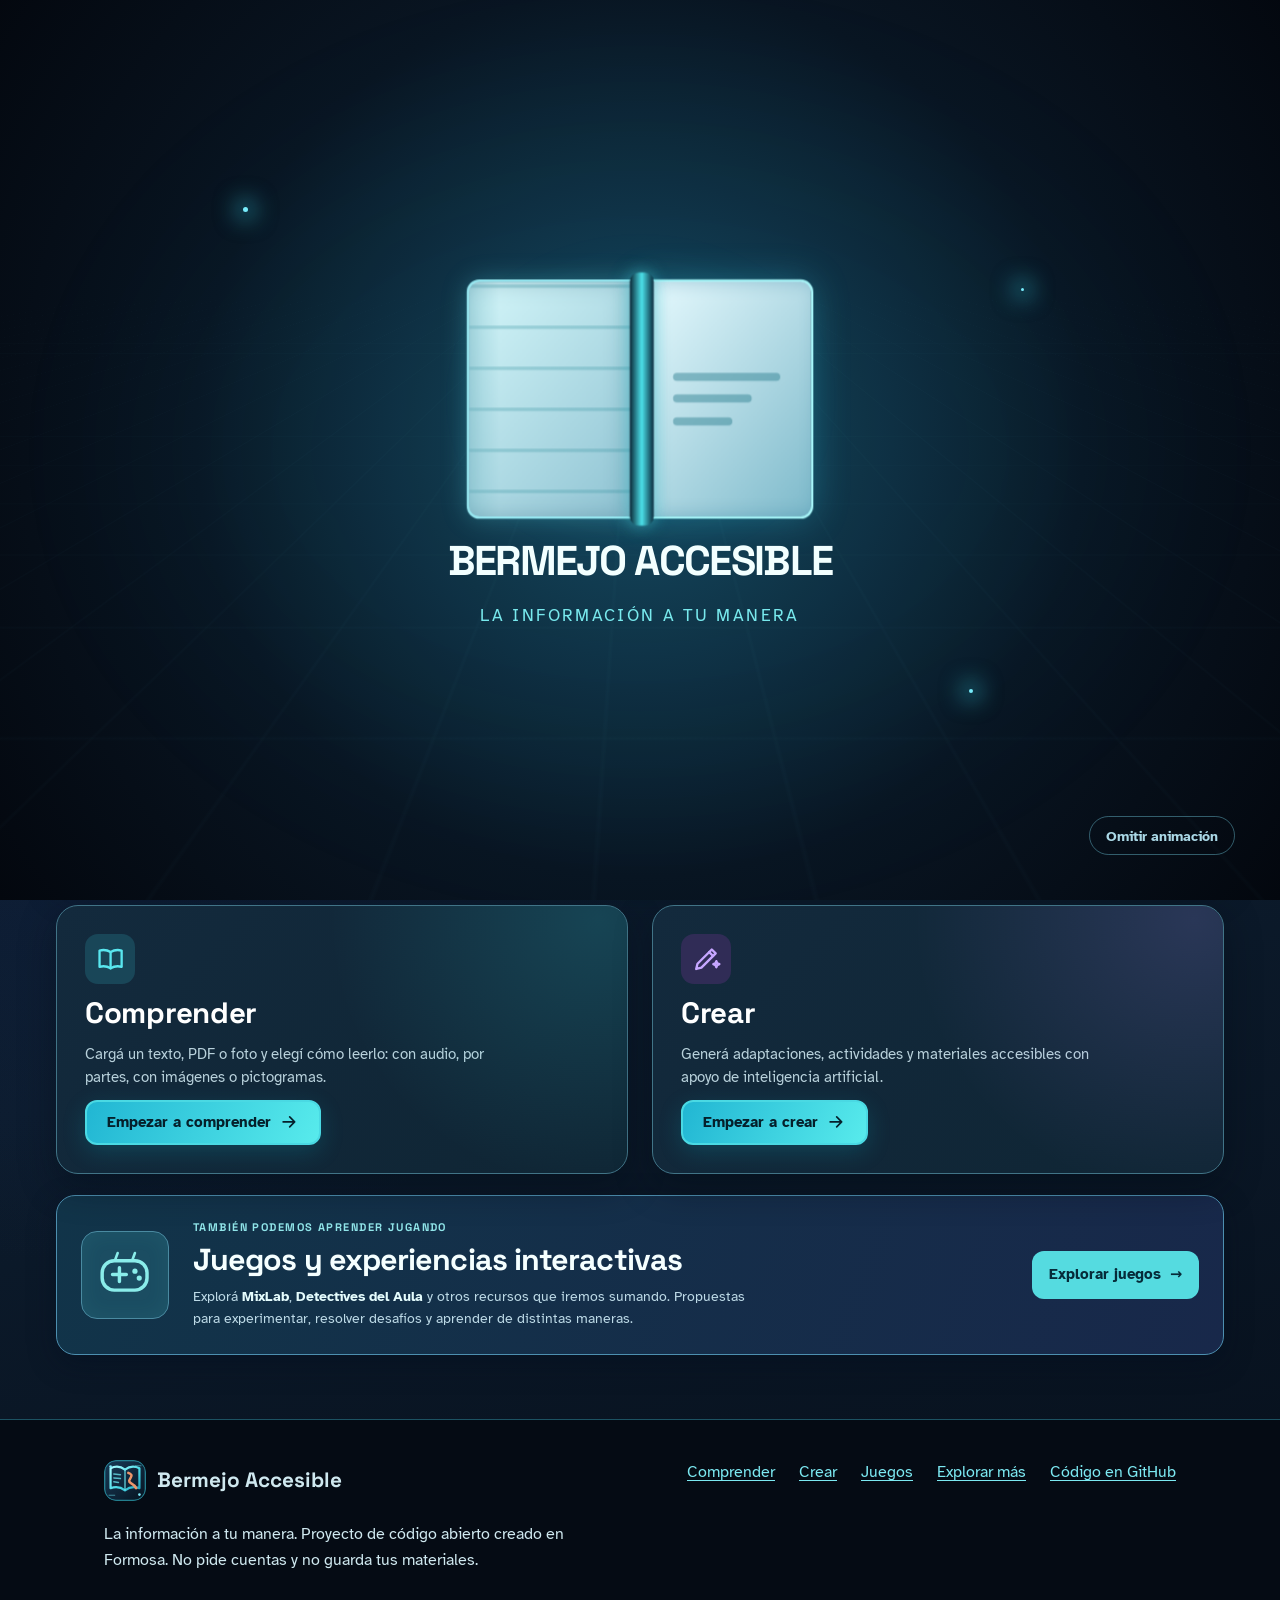
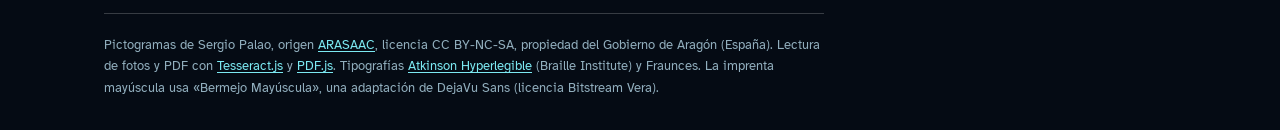
==== index.html @ 76998e5e "Corregir letra inicial en Bermejo: texto habitual, mayúscula optativa y migrar preferencias anterior" ====
<!doctype html>
<html lang="es-AR">
<head>
  <meta charset="utf-8">
  <meta name="viewport" content="width=device-width, initial-scale=1">
  <title>Bermejo Accesible · La información a tu manera</title>
  <meta name="description" content="Leé, comprendé y adaptá información con herramientas accesibles e inteligencia artificial. Plataforma educativa desde Formosa.">
  <meta name="theme-color" content="#08131f">
  <link rel="preconnect" href="https://fonts.googleapis.com">
  <link rel="preconnect" href="https://fonts.gstatic.com" crossorigin>
  <link rel="stylesheet" href="https://fonts.googleapis.com/css2?family=Atkinson+Hyperlegible:ital,wght@0,400;0,700;1,400&amp;family=Space+Grotesk:wght@400;500;600;700&amp;display=swap">
  <link rel="icon" href="icono.svg" type="image/svg+xml">
  <link rel="stylesheet" href="css/bermejo.css?v=claria-20261117">
  <script>
    // Evita el parpadeo de la portada antes de animar el libro.
    try {
      if ((new URLSearchParams(location.search).get('intro') === '1' || !sessionStorage.getItem('bermejo-entrada-tech-v1')) &&
          !window.matchMedia('(prefers-reduced-motion: reduce)').matches) {
        document.documentElement.classList.add('con-entrada');
      }
    } catch (e) { /* Continúa sin animación si el navegador bloquea almacenamiento. */ }
  </script>
  <script src="js/navegacion.js" defer></script>
  <script src="js/preferencias.js?v=20261117-2"></script>
  <script src="js/asistente-global.js" defer></script>
  <link rel="stylesheet" href="css/claria.css?v=4">
  <link rel="stylesheet" href="css/juegos.css?v=2">
</head>
<body class="pagina-inicio">
  <div class="entrada" id="entrada" role="region" aria-label="Presentación animada de Bermejo Accesible">
    <div class="entrada__particulas" aria-hidden="true"><span></span><span></span><span></span></div>
    <div class="entrada__libro" aria-hidden="true">
      <div class="entrada__resplandor"></div>
      <div class="entrada__pagina"><i></i><i></i><i></i></div>
      <div class="entrada__hoja entrada__hoja--2"></div>
      <div class="entrada__hoja entrada__hoja--1"></div>
      <div class="entrada__tapa"><img src="img/logo-bermejo.svg?v=tech-20261116" alt="" width="64" height="64"></div>
      <div class="entrada__lomo"></div>
    </div>
    <div class="entrada__mensaje">
      <p class="entrada__nombre">BERMEJO ACCESIBLE</p>
      <p class="entrada__lema">La información a tu manera</p>
    </div>
    <button type="button" class="entrada__saltar" id="entrada-saltar">Omitir animación</button>
  </div>
  <a class="saltar" href="#contenido">Ir al contenido</a>
  <header class="cabecera">
    <div class="cabecera__fila">
      <a class="marca" href="index.html">
        <img class="marca__logo" src="img/logo-bermejo.svg?v=tech-20261116" alt="" width="64" height="64">
        <span class="marca__nombre">Bermejo <span>Accesible</span></span>
      </a>
      <nav class="menu" id="menu-principal" aria-label="Principal">
        <ul>
          <li><a href="claria.html">CLARIA</a></li>
          <li><a href="index.html" aria-current="page">Inicio</a></li>
          <li><a href="comprender.html">Comprender</a></li>
          <li><a href="crear.html">Crear</a></li>
          <li><a href="juegos.html">Juegos</a></li>
          <li><a href="explorar.html">Explorar más</a></li>
        </ul>
      </nav>
      <div class="cabecera__acciones">
        <button class="boton boton-icono menu-abrir" type="button" aria-controls="menu-principal" aria-expanded="false"><svg viewBox="0 0 24 24" aria-hidden="true" focusable="false"><path d="M4 7h16M4 12h16M4 17h16"/></svg><span>Menú</span></button>
        <details class="ajustes" id="ajustes">
          <summary class="boton-icono"><svg viewBox="0 0 24 24" aria-hidden="true" focusable="false"><circle cx="12" cy="12" r="9"/><circle cx="12" cy="7.6" r="1.3"/><path d="M7.5 10.4 12 11.4l4.5-1M12 11.4v3.6l-2.5 4M12 15l2.5 4"/></svg><span class="ajustes__texto">Accesibilidad</span></summary>
          <div class="ajustes__fila">
            <p class="ajustes__titulo" id="ajustes-titulo">Accesibilidad</p>
            <div class="ajustes__grupo" role="group" aria-labelledby="tam-etiqueta">
              <span class="ajustes__etiqueta" id="tam-etiqueta">Tamaño del texto</span>
              <button type="button" class="boton" data-ajuste="achicar">Más chico</button>
              <span class="ajustes__valor" id="tam-valor">100 %</span>
              <button type="button" class="boton" data-ajuste="agrandar">Más grande</button>
            </div>
            <div class="ajustes__grupo" role="group" aria-labelledby="letra-etiqueta">
              <span class="ajustes__etiqueta" id="letra-etiqueta">Letra</span>
              <button type="button" class="boton boton--letra-habitual" data-letra-opcion="habitual" aria-pressed="true">Texto habitual</button>
              <button type="button" class="boton boton--letra-mayuscula" data-letra-opcion="mayuscula" aria-pressed="false">Imprenta mayúscula</button>
            </div>
            <div class="ajustes__grupo" role="group" aria-labelledby="con-etiqueta">
              <span class="ajustes__etiqueta" id="con-etiqueta">Contraste</span>
              <button type="button" class="boton" data-contraste-opcion="normal" aria-pressed="true">Normal</button>
              <button type="button" class="boton" data-contraste-opcion="alto" aria-pressed="false">Alto</button>
            </div>
            <div class="ajustes__grupo">
              <button type="button" class="boton" data-abrir-ayuda><svg viewBox="0 0 24 24" aria-hidden="true" focusable="false"><circle cx="12" cy="12" r="9"/><path d="M9.5 9a2.5 2.5 0 1 1 4.3 1.7c-1.2 1-1.8 1.5-1.8 2.7"/><path d="M12 17h.01"/></svg>Ayuda por voz y guía</button>
              <button type="button" class="boton" data-ajuste="restablecer">Restablecer</button>
            </div>
            <p class="visualmente-oculto" id="ajustes-anuncio" role="status" aria-live="polite"></p>
          </div>
        </details>
      </div>
    </div>
  </header>
  <main id="contenido" tabindex="-1" class="portada">
    <div class="contenedor">
      <section class="hero" aria-labelledby="titulo-portada">
        <div class="hero__texto">
          <p class="hero__marca">Educación · Tecnología · Inclusión</p>
          <h1 id="titulo-portada">La información <em>a tu manera.</em></h1>
          <p class="intro">Leé, aprendé y prepará clases con herramientas accesibles. CLARIA te acompaña para encontrar por dónde empezar.</p>
          <p class="hero__sub">Elegí tu camino o conversá con CLARIA</p>
          <a class="repetir-entrada" href="index.html?intro=1">↻ Ver nuevamente la apertura del libro</a>
        </div>
        <div class="hero__visual">
          <div class="libro" id="libro" data-estado="abierto" data-vista="grande">
            <div class="libro__caja" aria-hidden="true">
              <div class="libro__pagina libro__pagina--der">
                <p class="libro__etiqueta">Un contenido. Más posibilidades.</p>
                <div class="libro__vista libro__vista--grande"><p>Leé. Escuchá. Comprendé.</p></div>
              </div>
              <div class="libro__tapa">
                <div class="libro__cara libro__cara--frente">
                  <img src="img/logo-bermejo.svg?v=tech-20261116" alt="" width="64" height="64">
                  <span class="libro__titulo">BERMEJO<br>ACCESIBLE</span>
                  <svg class="libro__rio" viewBox="0 0 120 40"><path d="M0 28c15-14 25 10 40-2s25-14 40-2 25 6 40-6"/></svg>
                </div>
                <div class="libro__cara libro__cara--dorso">
                  <p class="libro__etiqueta">Punto de partida</p>
                  <p class="libro__denso">Un texto puede presentar barreras para comprenderlo. Podemos ofrecer otras formas de leerlo, escucharlo y aprender con él.</p>
                </div>
              </div>
            </div>
            <div class="libro__controles">
              <button type="button" class="boton" id="libro-alternar" aria-controls="libro" aria-expanded="true">
                <span>Cerrar el libro</span>
              </button>
            </div>
            <p class="visualmente-oculto" id="libro-nota" role="status" aria-live="polite">Libro interactivo: tocá el botón para abrirlo o cerrarlo.</p>
          </div>
        </div>
      </section>
      <section class="claria-home" aria-labelledby="claria-home-titulo">
        <img src="https://raw.githubusercontent.com/beludellamea-cmyk/claria-/main/assets/claria-avatar.png" alt="CLARIA, asistente digital que saluda" width="180" height="180" loading="lazy">
        <div class="claria-home__cuerpo">
          <p>TE PRESENTO A TU ASISTENTE</p>
          <h2 id="claria-home-titulo">¡Hola! Soy CLARIA.</h2>
          <p>Te acompaño a comprender materiales, planificar clases con DUA y encontrar orientaciones para enseñar.</p>
        </div>
        <div class="claria-home__acciones"><a class="boton boton--principal" href="claria.html">Hablar con CLARIA →</a><a class="claria-home__directo" href="claria.html?rol=docente">Soy docente: preparar una clase</a></div>
      </section>
      <ul class="accesos">
        <li>
          <section class="acceso" aria-labelledby="acceso-comprender">
            <span class="acceso__icono"><svg viewBox="0 0 24 24" aria-hidden="true" focusable="false"><path d="M12 7c-2.5-1.6-5.5-2-8.5-1.2v12.5c3-.8 6-.4 8.5 1.2 2.5-1.6 5.5-2 8.5-1.2V5.8C17.5 5 14.5 5.4 12 7Z"/><path d="M12 7v12.5"/></svg></span>
            <h2 id="acceso-comprender">Comprender</h2>
            <p>Cargá un texto, PDF o foto y elegí cómo leerlo: con audio, por partes, con imágenes o pictogramas.</p>
            <a class="boton boton--principal" href="comprender.html">Empezar a comprender<svg viewBox="0 0 24 24" aria-hidden="true" focusable="false"><path d="M5 12h14m-6-6 6 6-6 6"/></svg></a>
          </section>
        </li>
        <li>
          <section class="acceso" aria-labelledby="acceso-crear">
            <span class="acceso__icono"><svg viewBox="0 0 24 24" aria-hidden="true" focusable="false"><path d="M4 20l1-4L16 5l3 3L8 19l-4 1Z"/><path d="M14 7l3 3"/><path d="M19.5 14l.7 1.6 1.6.7-1.6.7-.7 1.6-.7-1.6-1.6-.7 1.6-.7Z"/></svg></span>
            <h2 id="acceso-crear">Crear</h2>
            <p>Generá adaptaciones, actividades y materiales accesibles con apoyo de inteligencia artificial.</p>
            <a class="boton boton--principal" href="crear.html">Empezar a crear<svg viewBox="0 0 24 24" aria-hidden="true" focusable="false"><path d="M5 12h14m-6-6 6 6-6 6"/></svg></a>
          </section>
        </li>
      </ul>
      <section class="juegos-home" aria-labelledby="juegos-home-titulo">
        <div class="juegos-home__icono" aria-hidden="true">
          <svg viewBox="0 0 64 64" xmlns="http://www.w3.org/2000/svg">
            <rect x="6" y="16" width="52" height="34" rx="14" fill="none" stroke="currentColor" stroke-width="4"/>
            <path d="M18 32h16m-8-8v16" stroke="currentColor" stroke-width="4" stroke-linecap="round"/>
            <circle cx="44" cy="28" r="3" fill="currentColor"/><circle cx="49" cy="36" r="3" fill="currentColor"/>
            <path d="M21 15l3-8m17 8 3-8" stroke="currentColor" stroke-width="3" stroke-linecap="round"/>
          </svg>
        </div>
        <div class="juegos-home__texto">
          <p class="juegos-home__arriba">TAMBIÉN PODEMOS APRENDER JUGANDO</p>
          <h2 id="juegos-home-titulo">Juegos y experiencias interactivas</h2>
          <p>Explorá <strong>MixLab</strong>, <strong>Detectives del Aula</strong> y otros recursos que iremos sumando. Propuestas para experimentar, resolver desafíos y aprender de distintas maneras.</p>
        </div>
        <a class="juegos-home__boton" href="juegos.html">Explorar juegos <span aria-hidden="true">→</span></a>
      </section>

    </div>
  </main>
  <footer class="pie">
    <div class="contenedor">
      <div class="pie__fila">
        <div>
          <p class="pie__marca"><img src="img/logo-bermejo.svg?v=tech-20261116" alt="" width="64" height="64">Bermejo Accesible</p>
          <p>La información a tu manera. Proyecto de código abierto creado en Formosa. No pide cuentas y no guarda tus materiales.</p>
        </div>
        <ul class="pie__enlaces" aria-label="Enlaces del sitio">
          <li><a href="comprender.html">Comprender</a></li>
          <li><a href="crear.html">Crear</a></li>
          <li><a href="juegos.html">Juegos</a></li>
          <li><a href="explorar.html">Explorar más</a></li>
          <li><a href="https://github.com/beludellamea-cmyk/BERMEJOACCESIBLE">Código en GitHub</a></li>
        </ul>
      </div>
      <p class="pie__creditos">Pictogramas de Sergio Palao, origen <a href="https://arasaac.org">ARASAAC</a>, licencia CC BY-NC-SA, propiedad del Gobierno de Aragón (España). Lectura de fotos y PDF con <a href="https://tesseract.projectnaptha.com/">Tesseract.js</a> y <a href="https://mozilla.github.io/pdf.js/">PDF.js</a>. Tipografías <a href="https://www.brailleinstitute.org/freefont/">Atkinson Hyperlegible</a> (Braille Institute) y Fraunces. La imprenta mayúscula usa «Bermejo Mayúscula», una adaptación de DejaVu Sans (licencia Bitstream Vera).</p>
    </div>
  </footer>
  <script src="js/libro.js?v=tech-20261116"></script>
  <script src="js/entrada.js?v=tech-20261116"></script>
</body>
</html>
---- css/bermejo.css ----
/* =========================================================
   Bermejo Accesible · Hoja de estilos única
   Paleta del río Bermejo: turquesa, verde agua, crema y terracota.
   Orden: 1 tokens · 2 base · 3 componentes · 4 cabecera y pie ·
   5 portada · 6 asistentes por pasos · 7 herramientas ·
   8 Explorar más y docentes · 9 accesibilidad y alto contraste
   ========================================================= */

/* ---------- 1. Tokens ---------- */
:root {
  --tinta: #15343a;
  --tinta-suave: #4a6064;
  --papel: #faf5ea;           /* crema */
  --superficie: #ffffff;
  --linea: #ddd3bf;
  --borde: #5f7c7a;           /* 4,5:1 sobre blanco: bordes de controles */

  --rio: #0b6b70;             /* turquesa profundo */
  --rio-claro: #dff1ee;       /* verde agua */
  --bermejo: #a8442a;         /* terracota del río */
  --bermejo-claro: #f8e6dc;
  --lapacho: #a8442a;
  --lapacho-claro: #f8e6dc;
  --banado: #0a4a50;
  --banado-claro: #dff1ee;
  --sol: #f2c487;

  --enlace: #0b6b70;
  --accion-fondo: #0b6b70;
  --accion-texto: #ffffff;
  --accion-hover: #084f53;

  --error: #a4161a;
  --error-fondo: #fdecec;
  --aviso-fondo: #fff4d6;
  --aviso-borde: #8a6100;

  --foco: #15343a;
  --halo: #f2c487;
  --puerta-texto: #ffffff;

  --pie-fondo: #0a3f45;
  --pie-texto: #ffffff;
  --pie-enlace: #f3d9a8;

  --fuente: "Atkinson Hyperlegible", system-ui, -apple-system, "Segoe UI", Roboto, Arial, sans-serif;
  --fuente-titulos: "Fraunces", Georgia, "Times New Roman", serif;
  --radio: 14px;
  --radio-grande: 24px;
  --sombra: 0 1px 2px #15343a14, 0 8px 24px #15343a12;
  --sombra-alta: 0 2px 4px #15343a14, 0 18px 40px #15343a1f;
  --medida: 70ch;
}

html[data-contraste="alto"] {
  --tinta: #ffffff;
  --tinta-suave: #ffffff;
  --papel: #000000;
  --superficie: #000000;
  --linea: #ffffff;
  --borde: #ffffff;
  --rio: #ffe14d;
  --rio-claro: #000000;
  --bermejo: #ffe14d;
  --bermejo-claro: #000000;
  --lapacho: #ffe14d;
  --lapacho-claro: #000000;
  --banado: #ffe14d;
  --banado-claro: #000000;
  --enlace: #ffe14d;
  --accion-fondo: #ffe14d;
  --accion-texto: #000000;
  --accion-hover: #ffffff;
  --error: #ff9c9c;
  --error-fondo: #000000;
  --aviso-fondo: #000000;
  --aviso-borde: #ffe14d;
  --foco: #ffe14d;
  --halo: #000000;
  --pie-fondo: #000000;
  --pie-texto: #ffffff;
  --pie-enlace: #ffe14d;
  --sombra: none;
  --sombra-alta: none;
}

/* ---------- 2. Base ---------- */
*, *::before, *::after { box-sizing: border-box; }
html { -webkit-text-size-adjust: 100%; text-size-adjust: 100%; scroll-padding-top: 5.5rem; }
@media (max-width: 52rem) { html { scroll-padding-top: 0; } }
@media (prefers-reduced-motion: no-preference) { html { scroll-behavior: smooth; } }

body {
  margin: 0;
  font-family: var(--fuente);
  font-size: 1.125rem;
  line-height: 1.6;
  color: var(--tinta);
  background: var(--papel);
  overflow-wrap: break-word;
  min-height: 100vh;
  display: flex;
  flex-direction: column;
}
body > main { flex: 1 0 auto; padding-block: clamp(1.25rem, 3.5vw, 2.75rem) 1rem; }
img, svg { max-width: 100%; height: auto; }

h1, h2, h3, h4 { line-height: 1.2; margin: 0 0 0.6em; font-weight: 700; }
h1, h2 { font-family: var(--fuente-titulos); letter-spacing: -0.01em; hyphens: auto; }
h1 { font-size: clamp(2.1rem, 5.2vw, 3.6rem); }
h2 { font-size: clamp(1.5rem, 3vw, 2.05rem); }
h3 { font-size: 1.3rem; }
h4 { font-size: 1.15rem; }
p, li { max-width: var(--medida); }
p { margin: 0 0 1em; }
a { color: var(--enlace); text-decoration-thickness: 0.08em; text-underline-offset: 0.18em; }
a:hover { text-decoration-thickness: 0.16em; }

:focus-visible {
  outline: 3px solid var(--foco);
  outline-offset: 3px;
  box-shadow: 0 0 0 7px var(--halo);
  border-radius: 6px;
}
[tabindex="-1"]:focus { outline: none; box-shadow: none; }
[tabindex="-1"]:focus-visible { outline: 3px dashed var(--foco); outline-offset: 6px; box-shadow: none; }

.visualmente-oculto {
  position: absolute !important;
  width: 1px; height: 1px; padding: 0; margin: -1px;
  overflow: hidden; clip: rect(0 0 0 0); white-space: nowrap; border: 0;
}
.contenedor {
  width: 100%;
  max-width: 72rem;
  margin-inline: auto;
  padding-inline: clamp(1rem, 4vw, 2.5rem);
}
.saltar {
  position: absolute; left: 1rem; top: 0.5rem; z-index: 100;
  padding: 0.8rem 1.2rem; background: #f2c487; color: #000;
  font-weight: 700; border: 3px solid #000; border-radius: 8px;
  transform: translateY(-200%);
}
.saltar:focus { transform: none; }

/* ---------- 3. Componentes comunes ---------- */
.boton, button { font: inherit; }
.boton {
  display: inline-flex; align-items: center; justify-content: center; gap: 0.5rem;
  min-height: 3rem; min-width: 3rem; padding: 0.65rem 1.25rem;
  border: 2px solid var(--borde); border-radius: 999px;
  background: var(--superficie); color: var(--tinta);
  font-weight: 700; line-height: 1.25; text-decoration: none; text-align: center;
  cursor: pointer;
  transition: background-color .18s ease, border-color .18s ease, box-shadow .18s ease;
}
.boton:hover { border-color: var(--tinta); background: var(--rio-claro); }
.boton--principal { background: var(--accion-fondo); border-color: var(--accion-fondo); color: var(--accion-texto); }
.boton--principal:hover { background: var(--accion-hover); border-color: var(--accion-hover); color: var(--accion-texto); }
.boton[disabled], .boton[aria-disabled="true"] {
  cursor: not-allowed; border-style: dashed; background: var(--papel); color: var(--tinta-suave);
}
.boton[aria-pressed="true"] { background: var(--accion-fondo); border-color: var(--accion-fondo); color: var(--accion-texto); }
.boton[aria-pressed="true"]::before { content: "✓" / ""; font-weight: 700; }
.boton svg { width: 1.3em; height: 1.3em; flex: none; fill: none; stroke: currentColor; stroke-width: 2; stroke-linecap: round; stroke-linejoin: round; }
.fila-botones { display: flex; flex-wrap: wrap; gap: 0.75rem; align-items: center; margin: 1rem 0; }


/* ---------- 4. Cabecera, ajustes y pie ---------- */
.cabecera {
  position: sticky; top: 0; z-index: 30;
  background: color-mix(in srgb, var(--papel) 92%, transparent);
  backdrop-filter: blur(10px);
  border-bottom: 1px solid var(--linea);
}
.cabecera__fila {
  display: flex; align-items: center; justify-content: space-between; gap: 1rem;
  max-width: 78rem; margin-inline: auto; padding: .7rem clamp(1rem, 4vw, 2.5rem);
}
.marca { display: inline-flex; align-items: center; gap: .7rem; text-decoration: none; color: var(--tinta); min-width: 0; }
.marca__logo { width: 2.8rem; height: 2.8rem; flex: none; border-radius: .9rem; }
.marca__nombre { font-family: var(--fuente-titulos); font-weight: 700; font-size: 1.3rem; letter-spacing: -.01em; line-height: 1.1; overflow-wrap: anywhere; }
.marca__nombre span { color: var(--bermejo); }
.marca:hover .marca__nombre { text-decoration: underline; text-decoration-thickness: .08em; }

.menu { display: flex; align-items: center; gap: .25rem; }
.menu ul { display: flex; align-items: center; gap: .25rem; list-style: none; margin: 0; padding: 0; }
.menu li { max-width: none; }
.menu a {
  display: inline-flex; align-items: center; min-height: 2.75rem; padding: .35rem 1rem;
  border-radius: 999px; font-weight: 700; color: var(--tinta); text-decoration: none; border: 2px solid transparent;
}
.menu a:hover { background: var(--rio-claro); }
.menu a[aria-current="page"] { background: var(--rio-claro); border-color: var(--rio); color: var(--tinta); }
.cabecera__acciones { display: flex; align-items: center; gap: .5rem; }
.boton-icono { min-height: 2.75rem; min-width: 2.75rem; padding: .4rem .6rem; }
.boton-icono svg { width: 1.45rem; height: 1.45rem; }
.menu-abrir { display: none; }
@media (max-width: 52rem) {
  .cabecera { position: relative; } /* sin cabecera fija: no tapa el elemento enfocado */
  .menu-abrir { display: inline-flex; }
  .menu { position: absolute; inset: 100% 0 auto 0; flex-direction: column; align-items: stretch; padding: .75rem clamp(1rem, 4vw, 2.5rem) 1rem;
    background: var(--papel); border-bottom: 1px solid var(--linea); box-shadow: var(--sombra-alta); }
  .menu ul { flex-direction: column; align-items: stretch; }
  .menu a { width: 100%; min-height: 3rem; }
  .menu[data-menu-cerrado="true"] { display: none; }
}
@media (max-width: 28rem) { .marca__nombre { font-size: 1.1rem; } .marca__logo { width: 2.4rem; height: 2.4rem; } }

/* Panel de ajustes de accesibilidad (un solo lugar) */
.ajustes { position: relative; margin: 0; }
.ajustes > summary { list-style: none; min-height: 2.75rem; padding: .4rem .9rem; border: 2px solid var(--borde); border-radius: 999px; background: var(--superficie); font-weight: 700; }
.ajustes > summary::-webkit-details-marker { display: none; }
.ajustes > summary svg { width: 1.4rem; height: 1.4rem; fill: none; stroke: currentColor; stroke-width: 2; stroke-linecap: round; stroke-linejoin: round; }
.ajustes > summary:hover { background: var(--rio-claro); }
.ajustes__fila {
  position: absolute; right: 0; top: calc(100% + .6rem); z-index: 40;
  width: min(24rem, calc(100vw - 1.5rem)); max-height: calc(100vh - 6rem); overflow: auto;
  padding: 1.1rem 1.2rem; background: var(--superficie); border: 1px solid var(--linea);
  border-radius: var(--radio-grande); box-shadow: var(--sombra-alta);
  display: grid; gap: .8rem;
}
.ajustes__titulo { margin: 0; font-family: var(--fuente-titulos); font-size: 1.25rem; font-weight: 700; }
.ajustes__grupo { display: flex; flex-wrap: wrap; align-items: center; gap: .5rem; padding-top: .7rem; border-top: 1px solid var(--linea); }
.ajustes__etiqueta { flex: 0 0 100%; font-weight: 700; }
.ajustes__valor { min-width: 3.5rem; text-align: center; font-weight: 700; }
.ajustes .boton { min-height: 2.75rem; padding-inline: .9rem; }
.ajustes__ayuda { border-top: 1px solid var(--linea); padding-top: .7rem; }
.ajustes__barra { font-weight: 700; color: var(--tinta-suave); }

.pie { background: var(--pie-fondo); color: var(--pie-texto); margin-top: 4rem; padding-block: 2.5rem 2rem; font-size: 1rem; }
.pie a { color: var(--pie-enlace); }
.pie p { max-width: 52ch; }
.pie__creditos { max-width: 90ch !important; }
.pie__fila > div { flex: 1 1 20rem; }
.pie__fila { display: flex; flex-wrap: wrap; align-items: flex-start; justify-content: space-between; gap: 1.5rem 3rem; }
.pie__marca { display: flex; align-items: center; gap: .7rem; font-family: var(--fuente-titulos); font-weight: 700; font-size: 1.3rem; }
.pie__marca img { width: 2.6rem; height: 2.6rem; border-radius: .8rem; }
.pie__enlaces { list-style: none; margin: 0; padding: 0; display: flex; flex-wrap: wrap; gap: .4rem 1.5rem; }
.pie__enlaces li { max-width: none; }
.pie__creditos { margin: 1.5rem 0 0; padding-top: 1.25rem; border-top: 1px solid #ffffff33; font-size: .95rem; }
html[data-contraste="alto"] .pie { border-top: 2px solid #fff; }

/* ---------- 5. Portada ---------- */
.portada { padding-block: clamp(1rem, 3vw, 2.5rem) 1rem; }
.hero {
  display: grid; grid-template-columns: minmax(0, 1.05fr) minmax(0, .95fr);
  align-items: center; gap: clamp(1rem, 4vw, 3.5rem);
  min-height: 0;
  padding-block: clamp(.5rem, 2vw, 1.5rem) 0;
}
.hero__texto h1 { font-size: clamp(2.4rem, 5.6vw, 4.4rem); line-height: 1.04; letter-spacing: -.025em; margin-bottom: .35em; }
.hero__texto h1 em { display: block; font-style: normal; color: var(--bermejo); }
.hero__texto .intro { font-size: clamp(1.1rem, 1.8vw, 1.35rem); line-height: 1.5; color: var(--tinta-suave); max-width: 34ch; margin: 0; }
.hero__visual { display: flex; justify-content: center; min-width: 0; }
.hero__visual img { width: 100%; max-width: 26rem; max-height: 21rem; object-fit: contain; }
.accesos { display: grid; grid-template-columns: repeat(2, minmax(0, 1fr)); gap: clamp(1rem, 2.4vw, 1.75rem); list-style: none; margin: clamp(1rem, 3vw, 2rem) 0 0; padding: 0; }
.accesos li { max-width: none; display: flex; }
.acceso {
  position: relative; display: flex; flex-direction: column; align-items: flex-start; gap: .75rem; width: 100%;
  padding: clamp(1.25rem, 3vw, 2rem); background: var(--superficie); border: 2px solid var(--linea);
  border-radius: var(--radio-grande); box-shadow: var(--sombra); transition: box-shadow .2s ease, transform .2s ease, border-color .2s ease;
}
.acceso:hover, .acceso:focus-within { border-color: var(--rio); box-shadow: var(--sombra-alta); transform: translateY(-2px); }
.acceso__icono { display: grid; place-items: center; width: 3.75rem; height: 3.75rem; border-radius: 1.1rem; background: var(--rio-claro); color: var(--rio); }
.acceso__icono svg { width: 2.2rem; height: 2.2rem; fill: none; stroke: currentColor; stroke-width: 1.8; stroke-linecap: round; stroke-linejoin: round; }
.acceso h2 { margin: 0; font-size: clamp(1.7rem, 3vw, 2.3rem); }
.acceso p { margin: 0; color: var(--tinta-suave); font-size: 1.1rem; }
.acceso .boton { margin-top: auto; align-self: flex-start; }
.acceso .boton::after { content: ""; position: absolute; inset: 0; border-radius: inherit; } /* toda la tarjeta es clicable */
.portada__mas { text-align: center; margin: 1.75rem 0 0; color: var(--tinta-suave); }
@media (max-width: 52rem) {
  .hero { grid-template-columns: 1fr; min-height: 0; }
  .hero__visual img { max-height: 11rem; }
  .accesos { grid-template-columns: 1fr; }
}
@media (prefers-reduced-motion: reduce) { .acceso:hover, .acceso:focus-within { transform: none; } }
/* Libro de la portada: se abre al entrar y muestra el mismo texto «a tu manera». */
.hero__visual { flex-direction: column; align-items: center; gap: .9rem; }
.libro { width: min(100%, 30rem); container-type: inline-size; display: flex; flex-direction: column; gap: .9rem; }
.libro__caja { position: relative; width: 100%; aspect-ratio: 1.45; perspective: 1600px; transform-style: preserve-3d; transition: transform 1.1s cubic-bezier(.6,.05,.25,1); }
.libro[data-estado="cerrado"] .libro__caja { transform: translateX(-25%); }
.libro__pagina, .libro__tapa { position: absolute; top: 0; left: 50%; width: 50%; height: 100%; }
.libro__pagina { background: #fffdf6; border: 2px solid var(--borde); border-left: 0; border-radius: 0 .9rem .9rem 0; box-shadow: var(--sombra); padding: 5cqw 4.5cqw; transform: translateZ(-1px); overflow: hidden; display: flex; flex-direction: column; gap: 3cqw; }
.libro__tapa { transform-origin: left center; transform-style: preserve-3d; transition: transform 1.1s cubic-bezier(.6,.05,.25,1); z-index: 2; }
.libro[data-estado="abierto"] .libro__tapa { transform: rotateY(-180deg); }
.libro__cara { position: absolute; inset: 0; backface-visibility: hidden; -webkit-backface-visibility: hidden; border-radius: 0 .9rem .9rem 0; overflow: hidden; }
.libro__cara--frente { background: var(--rio); color: #fff; border: 2px solid var(--tinta); display: flex; flex-direction: column; align-items: center; justify-content: center; gap: 3cqw; text-align: center; box-shadow: inset 1.6cqw 0 0 rgba(0,0,0,.18), var(--sombra-alta); }
.libro__cara--frente img { width: 17cqw; height: 17cqw; background: #fff; border-radius: 50%; padding: 1.2cqw; }
.libro__titulo { font-family: var(--fuente-titulos); font-weight: 700; font-size: 5.6cqw; line-height: 1.1; }
.libro__rio { position: absolute; left: 0; right: 0; bottom: 6cqw; width: 100%; height: 9cqw; fill: none; stroke: #f0b99f; stroke-width: 3; stroke-linecap: round; }
.libro__cara--dorso { background: #f3ede0; border: 2px solid var(--borde); border-right: 0; border-radius: .9rem 0 0 .9rem; transform: rotateY(180deg); padding: 5cqw 4.5cqw; display: flex; flex-direction: column; gap: 3cqw; box-shadow: var(--sombra); }
.libro__etiqueta { margin: 0; font-size: 2.7cqw; font-weight: 700; letter-spacing: .08em; text-transform: uppercase; color: var(--rio); }
.libro__denso { margin: 0; font-size: 2.55cqw; line-height: 1.35; color: #5b6b6c; text-align: justify; hyphens: auto; }
.libro__vista { display: none; flex: 1; align-items: center; justify-content: center; min-height: 0; }
.libro[data-vista="grande"] .libro__vista--grande, .libro[data-vista="pictos"] .libro__vista--pictos, .libro[data-vista="partes"] .libro__vista--partes { display: flex; animation: libro-aparece .5s ease both; }
.libro__vista--grande p { margin: 0; font-size: 7.6cqw; font-weight: 700; line-height: 1.15; color: var(--tinta); text-align: center; }
.libro__vista--pictos ul { list-style: none; margin: 0; padding: 0; display: flex; gap: 2cqw; width: 100%; justify-content: center; }
.libro__vista--pictos li { max-width: none; display: flex; flex-direction: column; align-items: center; gap: 1cqw; flex: 1; border: 2px solid var(--borde); border-radius: 1.4cqw; padding: 1.6cqw .6cqw; font-size: 3.2cqw; font-weight: 700; color: var(--tinta); background: #fff; }
.libro__vista--pictos svg { width: 9cqw; height: 9cqw; fill: none; stroke: var(--rio); stroke-width: 3; stroke-linecap: round; stroke-linejoin: round; }
.libro__vista--partes ol { list-style: none; counter-reset: p; margin: 0; padding: 0; display: grid; gap: 1.8cqw; width: 100%; }
.libro__vista--partes li { max-width: none; counter-increment: p; display: flex; align-items: center; gap: 2cqw; background: var(--rio-claro); border-radius: 1.4cqw; padding: 1.6cqw 2cqw; font-size: 3.8cqw; font-weight: 700; color: var(--tinta); }
.libro__vista--partes li::before { content: counter(p); display: grid; place-items: center; flex: none; width: 5.4cqw; height: 5.4cqw; border-radius: 50%; background: var(--rio); color: #fff; font-size: 3.2cqw; }
.libro__controles { display: flex; flex-wrap: wrap; gap: .6rem; justify-content: center; }
.libro__controles .boton svg { width: 1.3rem; height: 1.3rem; fill: none; stroke: currentColor; stroke-width: 1.8; stroke-linecap: round; stroke-linejoin: round; }
.libro__vistas { display: flex; flex-wrap: wrap; gap: .5rem; justify-content: center; }
.libro__nota { margin: 0; text-align: center; font-size: .98rem; color: var(--tinta-suave); max-width: none; }
.libro[data-estado="cerrado"] .libro__caja { cursor: pointer; }
@keyframes libro-aparece { from { opacity: 0; transform: translateY(.5rem); } to { opacity: 1; transform: none; } }
@keyframes acceso-sube { from { opacity: 0; transform: translateY(1.2rem); } to { opacity: 1; transform: none; } }
@media (prefers-reduced-motion: no-preference) {
  .hero__texto { animation: acceso-sube .8s .1s ease both; }
  .accesos li:nth-child(1) { animation: acceso-sube .8s 1.5s ease both; }
  .accesos li:nth-child(2) { animation: acceso-sube .8s 1.7s ease both; }
}
@media (prefers-reduced-motion: reduce) {
  .libro__caja, .libro__tapa { transition: none; }
  .libro__vista { animation: none !important; }
}
html[data-contraste="alto"] .libro__pagina, html[data-contraste="alto"] .libro__cara--dorso { background: #fff; border-color: #000; }
html[data-contraste="alto"] .libro__cara--frente { background: #000; border-color: #ffe14d; }
html[data-contraste="alto"] .libro__denso, html[data-contraste="alto"] .libro__etiqueta { color: #000; }
html[data-contraste="alto"] .libro__vista--partes li { background: #fff; border: 2px solid #000; }
html[data-contraste="alto"] .libro__vista--pictos svg { stroke: #000; }
html[data-contraste="alto"] .libro__vista--partes li::before { background: #000; }
@media (max-width: 52rem) { .libro { width: min(100%, 24rem); } }


/* ---------- 8. Explorar más ---------- */
.explorar { list-style: none; margin: 1.5rem 0 0; padding: 0; display: grid; grid-template-columns: repeat(auto-fit, minmax(min(100%, 17rem), 1fr)); gap: 1rem; }
.explorar li { max-width: none; display: flex; }
.explorar__enlace {
  display: flex; flex-direction: column; gap: .4rem; width: 100%; padding: 1.25rem 1.35rem;
  background: var(--superficie); border: 2px solid var(--linea); border-radius: var(--radio); text-decoration: none; color: var(--tinta);
}
.explorar__enlace:hover { border-color: var(--rio); background: var(--rio-claro); }
.explorar__enlace strong { font-size: 1.2rem; }
.explorar__enlace span { color: var(--tinta-suave); }
.explorar__enlace:hover span { color: var(--tinta); }
.info-bloque { margin-top: 2.5rem; padding: 1.25rem 1.5rem; background: var(--superficie); border: 1px solid var(--linea); border-radius: var(--radio); }
.info-bloque h2 { font-size: 1.4rem; }


/* ---------- 7. Herramientas: formularios, revisión, lectura ---------- */
/* ---------- Paneles y formularios ---------- */
.panel {
  background: var(--superficie);
  border: 1px solid var(--linea);
  border-radius: var(--radio);
  padding: clamp(1rem, 3vw, 1.75rem);
  box-shadow: var(--sombra);
}
html[data-contraste="alto"] .panel { border: 2px solid #ffffff; }

.etiqueta {
  display: block;
  font-weight: 700;
  margin-bottom: 0.3rem;
}
.ayuda {
  color: var(--tinta-suave);
  font-size: 1rem;
  margin: 0 0 0.5rem;
}
textarea,
input[type="text"],
input[type="search"],
select {
  width: 100%;
  font: inherit;
  color: var(--tinta);
  background: var(--superficie);
  border: 2px solid var(--borde);
  border-radius: 8px;
  padding: 0.7rem 0.8rem;
  min-height: 3rem;
}
textarea { line-height: 1.55; resize: vertical; }
select { width: auto; max-width: 100%; }
input[type="file"] {
  display: block;
  width: 100%;
  font: inherit;
  padding: 0.6rem;
  border: 2px dashed var(--borde);
  border-radius: 8px;
  background: var(--papel);
  color: var(--tinta);
}
input[type="file"]::file-selector-button {
  font: inherit;
  font-weight: 700;
  min-height: 2.8rem;
  margin-right: 0.8rem;
  padding: 0.4rem 1rem;
  border: 2px solid var(--borde);
  border-radius: 6px;
  background: var(--superficie);
  color: var(--tinta);
  cursor: pointer;
}
input[type="file"] { display: block; width: 100%; max-width: 100%; white-space: normal; overflow-wrap: anywhere; }
input[type="file"]::file-selector-button {
  display: block;
  width: 100%;
  max-width: 100%;
  white-space: normal;
  margin: 0 0 0.4rem;
  min-height: 3rem;
  padding: 0.5rem 0.9rem;
  font: inherit;
  font-weight: 700;
  color: var(--tinta);
  background: var(--superficie);
  border: 2px solid var(--borde);
  border-radius: 8px;
  cursor: pointer;
}
html[data-letra="mayuscula"] input[type="file"]::file-selector-button { font-family: "Bermejo Mayuscula", var(--fuente); }
input[type="range"] { width: 100%; min-height: 2.75rem; accent-color: var(--rio); }
input[type="checkbox"],
input[type="radio"] {
  width: 1.4rem;
  height: 1.4rem;
  accent-color: var(--rio);
  flex: none;
  margin: 0.15rem 0 0;
}
[aria-invalid="true"] { border-color: var(--error) !important; border-width: 3px !important; }

.error-campo {
  color: var(--error);
  font-weight: 700;
  margin: 0.4rem 0;
}
.errores {
  border: 3px solid var(--error);
  border-left-width: 10px;
  background: var(--error-fondo);
  padding: 1rem 1.25rem;
  border-radius: var(--radio);
  margin: 0 0 2rem;
}
.errores h2 { font-size: 1.3rem; color: var(--error); }
.errores h2::before { content: "⚠ "; }
.errores a { font-weight: 700; color: var(--tinta); }

.aviso {
  border: 2px solid var(--aviso-borde);
  border-left-width: 8px;
  background: var(--aviso-fondo);
  padding: 0.9rem 1.1rem;
  border-radius: var(--radio);
  margin: 0 0 1.25rem;
}
.aviso p:last-child { margin-bottom: 0; }
.aviso strong { display: inline; }

fieldset {
  border: 0;
  padding: 0;
  margin: 0 0 1.25rem;
  min-width: 0;
}
legend {
  font-weight: 700;
  font-size: 1.15rem;
  padding: 0;
  margin-bottom: 0.6rem;
}

/* Revisión */
.revisar {
  display: grid;
  grid-template-columns: minmax(0, 3fr) minmax(0, 2fr);
  gap: 1.5rem;
  align-items: start;
}
@media (max-width: 52rem) {
  .revisar { grid-template-columns: 1fr; }
}
.original img {
  display: block;
  border: 1px solid var(--linea);
  border-radius: 8px;
  max-height: 28rem;
  width: auto;
  margin-bottom: 0.75rem;
}
.original__texto {
  white-space: pre-wrap;
  max-height: 22rem;
  overflow: auto;
  padding: 0.75rem;
  border: 1px solid var(--linea);
  border-radius: 8px;
  background: var(--papel);
  font-size: 1rem;
}
details { margin: 0.5rem 0 1rem; }
summary {
  cursor: pointer;
  font-weight: 700;
  min-height: 2.75rem;
  display: flex;
  align-items: center;
  gap: 0.4rem;
}

/* Selector de modos */
.modos__opciones {
  display: grid;
  grid-template-columns: repeat(auto-fit, minmax(min(100%, 16rem), 1fr));
  gap: 0.75rem;
}
.modo {
  display: flex;
  gap: 0.75rem;
  align-items: flex-start;
  padding: 0.9rem 1rem;
  border: 2px solid var(--linea);
  border-radius: 12px;
  background: var(--superficie);
  cursor: pointer;
}
html[data-contraste="alto"] .modo { border-color: #ffffff; }
.modo:hover { border-color: var(--borde); }
.modo:has(input:checked) {
  border: 3px solid var(--rio);
  background: var(--rio-claro);
}
.modo__nombre { display: block; font-weight: 700; }
.modo__desc { display: block; font-size: 1rem; color: var(--tinta-suave); }
.modo input:checked ~ span .modo__nombre::after { content: " (elegido)"; font-weight: 400; }

.controles { margin: 1.25rem 0; }
.controles h3 { font-size: 1.2rem; }
.controles__grilla {
  display: grid;
  grid-template-columns: repeat(auto-fit, minmax(min(100%, 15rem), 1fr));
  gap: 1rem 1.5rem;
}
.control output { font-weight: 700; }
.opciones-radio {
  display: grid;
  grid-template-columns: repeat(auto-fit, minmax(min(100%, 14rem), 1fr));
  gap: 0.6rem;
}
.opcion {
  display: flex;
  gap: 0.6rem;
  align-items: flex-start;
  padding: 0.6rem 0.8rem;
  border: 2px solid var(--linea);
  border-radius: 10px;
  cursor: pointer;
}
.opcion:has(input:checked) { border-color: var(--rio); border-width: 3px; }
.muestra-color {
  display: inline-block;
  padding: 0 0.4rem;
  border-radius: 4px;
  border: 1px solid #5e6e78;
  font-weight: 700;
}

/* ---------- Área de lectura ---------- */
.resultado { margin-top: 1.5rem; }
.lectura {
  --l-tam: 1.25rem;
  --l-inter: 1.8;
  --l-letras: 0em;
  --l-palabras: 0em;
  --l-ancho: 62ch;
  --l-fondo: #ffffff;
  --l-texto: #15222c;
  --l-enlace: #0d4a66;
  font-size: var(--l-tam);
  line-height: var(--l-inter);
  letter-spacing: var(--l-letras);
  word-spacing: var(--l-palabras);
  background: var(--l-fondo);
  color: var(--l-texto);
  border: 2px solid var(--linea);
  border-radius: 14px;
  padding: clamp(1rem, 4vw, 2.5rem);
}
html[data-contraste="alto"] .lectura[data-colores="normal"] {
  --l-fondo: #000000;
  --l-texto: #ffffff;
  --l-enlace: #ffe14d;
  border-color: #ffffff;
}
.lectura[data-colores="blanco-negro"] { --l-fondo: #000000; --l-texto: #ffffff; --l-enlace: #ffe14d; }
.lectura[data-colores="negro-blanco"] { --l-fondo: #ffffff; --l-texto: #000000; --l-enlace: #00007a; }
.lectura[data-colores="negro-amarillo"] { --l-fondo: #ffe94d; --l-texto: #000000; --l-enlace: #00007a; }
.lectura[data-colores="amarillo-negro"] { --l-fondo: #000000; --l-texto: #ffe94d; --l-enlace: #ffffff; }
.lectura[data-colores="azul-crema"] { --l-fondo: #fdf6e3; --l-texto: #0b2545; --l-enlace: #7a1040; }
.lectura[data-colores]:not([data-colores="normal"]) { border-color: var(--l-texto); }
.lectura[data-fuente="sistema"] { font-family: system-ui, -apple-system, "Segoe UI", Roboto, Arial, sans-serif; }
.lectura[data-fuente="serif"] { font-family: Georgia, "Times New Roman", serif; }
.lectura[data-fuente="mono"] { font-family: "Courier New", Courier, monospace; }
.lectura p, .lectura li { max-width: var(--l-ancho); }
.lectura h4 { font-size: 1.25em; margin: 1.4em 0 0.5em; }
.lectura h4:first-child { margin-top: 0; }
.lectura p { margin: 0 0 1.1em; }
.lectura a { color: var(--l-enlace); }
.lectura :focus-visible { outline-color: var(--l-texto); }
.lectura .vacio { font-style: italic; }

.bloque.leyendo {
  outline: 3px dashed currentColor;
  outline-offset: 8px;
  border-radius: 4px;
}
.marca-lectura {
  display: inline-block;
  margin-right: 0.5em;
  padding: 0 0.45em;
  border: 2px solid currentColor;
  border-radius: 4px;
  font-size: 0.75em;
  font-weight: 700;
  vertical-align: 0.15em;
  letter-spacing: 0;
}

/* Partes */
.indice-partes {
  border: 2px solid currentColor;
  border-radius: 12px;
  padding: 1rem 1.25rem;
  margin-bottom: 2rem;
}
.indice-partes ol { margin: 0; padding-left: 1.4rem; }
.indice-partes li { margin: 0.35rem 0; }
.parte {
  border-top: 3px solid currentColor;
  padding-top: 1rem;
  margin-top: 2rem;
}
.parte__num {
  display: block;
  font-size: 0.8em;
  font-weight: 400;
}
.parte__acciones {
  display: flex;
  flex-wrap: wrap;
  gap: 0.75rem 1.5rem;
  align-items: center;
  font-size: 0.85em;
  margin-top: 0.5rem;
}
.parte__acciones label { display: flex; gap: 0.5rem; align-items: center; min-height: 2.75rem; cursor: pointer; }
.titulo-documento { font-size: 1.35em; font-weight: 700; }

/* Texto con imágenes */
.con-apoyo {
  display: grid;
  grid-template-columns: minmax(0, 1fr) auto;
  gap: 1rem 1.5rem;
  align-items: start;
  margin-bottom: 1.4em;
}
.con-apoyo > p, .con-apoyo > ul, .con-apoyo > ol { margin: 0; }
@media (max-width: 40rem) {
  .con-apoyo { grid-template-columns: minmax(0, 1fr); }
}
.apoyos {
  display: flex;
  flex-wrap: wrap;
  gap: 0.75rem;
  margin: 0;
  padding: 0;
  list-style: none;
}
.apoyo {
  margin: 0;
  width: min(8.5rem, 100%);
  text-align: center;
  font-size: max(0.75em, 0.95rem);
  line-height: 1.3;
}
.apoyo svg,
.apoyo img {
  display: block;
  width: 100%;
  height: auto;
  background: #ffffff;
  border: 2px solid #5e6e78;
  border-radius: 10px;
  padding: 0.35rem;
}
.apoyo figcaption { margin-top: 0.35rem; }

/* Pictogramas */
.pictos {
  display: flex;
  flex-wrap: wrap;
  gap: 0.75rem;
  margin: 0.25rem 0 1.6em;
  padding: 0;
  list-style: none;
}
.picto { margin: 0; width: 7.5rem; text-align: center; }
.picto img {
  display: block;
  width: 100%;
  aspect-ratio: 1;
  background: #ffffff;
  border: 2px solid #5e6e78;
  border-radius: 10px;
  padding: 0.3rem;
}
.picto figcaption { font-size: max(0.8em, 1rem); font-weight: 700; margin-top: 0.3rem; }

.estado-modo {
  margin: 0.75rem 0;
  font-weight: 700;
}
.credito {
  font-size: 1rem;
  color: var(--tinta-suave);
}


/* ---------- 6. Asistentes por pasos ---------- */
.indicador {
  display: flex; flex-wrap: wrap; gap: 0.5rem 0.75rem;
  margin: 1.5rem 0 2rem; padding: 0; list-style: none; counter-reset: ind;
}
.indicador li {
  counter-increment: ind; display: flex; align-items: center; gap: 0.55rem;
  padding: 0.35rem 0.9rem 0.35rem 0.4rem; border: 2px solid var(--linea); border-radius: 999px;
  background: var(--superficie); color: var(--tinta-suave); font-weight: 700; max-width: 100%;
}
.indicador li::before {
  content: counter(ind); display: grid; place-items: center; flex: none;
  width: 2rem; height: 2rem; border: 2px solid var(--borde); border-radius: 50%; font-weight: 700;
}
.indicador li[aria-current="step"] { color: var(--tinta); border-color: var(--rio); background: var(--rio-claro); }
.indicador li[aria-current="step"]::before { background: var(--accion-fondo); border-color: var(--accion-fondo); color: var(--accion-texto); }
.indicador li.hecho::before { content: "✓"; background: var(--rio-claro); border-color: var(--rio); color: var(--rio); }
@media (max-width: 40rem) {
  .indicador { gap: .4rem; }
  .indicador li:not([aria-current="step"]) { font-size: 0; padding: 0.3rem; gap: 0; }
  .indicador li:not([aria-current="step"])::before { font-size: 1.1rem; }
  .indicador li:not([aria-current="step"]) .visualmente-oculto { position: absolute; }
}
.paso { margin-bottom: 2.5rem; }
.paso > h2 { margin-bottom: 0.4em; }
.encabezado-pagina { padding-block: 0.5rem 0.25rem; }
.encabezado-pagina h1 { font-size: clamp(1.9rem, 4.4vw, 3rem); margin-bottom: 0.25em; }
.encabezado-pagina .intro { font-size: 1.15rem; color: var(--tinta-suave); max-width: 56ch; margin: 0; }
.migas { font-size: 1rem; margin: 0 0 0.75rem; color: var(--tinta-suave); }
.migas a { color: var(--tinta-suave); }

.opciones-carga {
  display: grid; grid-template-columns: repeat(auto-fit, minmax(min(100%, 19rem), 1fr));
  gap: 1.25rem; margin: 1.25rem 0;
}
.opciones-carga .panel { display: flex; flex-direction: column; gap: 0.6rem; }
.opciones-carga .panel .boton { margin-top: auto; align-self: flex-start; }
.opciones-carga h3 { margin-bottom: 0.2em; display: flex; align-items: center; gap: 0.6rem; }
.opciones-carga h3 svg { width: 1.6rem; height: 1.6rem; flex: none; fill: none; stroke: var(--rio); stroke-width: 2; stroke-linecap: round; stroke-linejoin: round; }
.separador-o { font-weight: 700; margin: 0.2rem 0; }

.progreso { margin: 1.25rem 0; }
.progreso progress { width: 100%; height: 1.4rem; accent-color: var(--rio); }
.progreso__texto { font-weight: 700; margin-bottom: 0.4rem; }

/* Paneles plegables: lo avanzado queda oculto hasta que se pide */
details { margin: 0.5rem 0 1rem; }
summary { cursor: pointer; font-weight: 700; min-height: 2.75rem; display: flex; align-items: center; gap: 0.4rem; }
.plegable, .modos-avanzados, .ia-panel, .demo-detalle, .actividad {
  margin: 1.25rem 0; padding: 0.25rem 1.25rem; border: 1px solid var(--linea);
  border-radius: var(--radio); background: var(--superficie);
}
.plegable > summary, .modos-avanzados > summary, .ia-panel > summary, .demo-detalle > summary, .actividad > summary { color: var(--enlace); }
.plegable[open], .modos-avanzados[open], .ia-panel[open], .demo-detalle[open], .actividad[open] { padding-bottom: 1.1rem; }
.demo-detalle > .panel { margin: 0 0 1rem; box-shadow: none; }
.ia-panel__contenido { margin-top: 0.5rem; }
.ia-consentimiento {
  display: flex; align-items: flex-start; gap: .6rem; margin: 1rem 0; padding: .75rem .9rem;
  border-left: 5px solid var(--aviso-borde); background: var(--aviso-fondo); border-radius: 0 10px 10px 0;
}
.ia-consentimiento input { flex: none; margin-top: .2em; }
.ia-comparacion { display: grid; grid-template-columns: repeat(2, minmax(0, 1fr)); gap: 1rem; margin: 1rem 0; }
.ia-comparacion > div { min-width: 0; }
.ia-texto-original { white-space: pre-wrap; overflow-wrap: anywhere; max-height: 25rem; overflow: auto; padding: 1rem; border: 1px solid var(--linea); border-radius: 10px; background: var(--papel); }
@media (max-width: 52rem) { .ia-comparacion { grid-template-columns: 1fr; } }
.actividad__datos { display: grid; grid-template-columns: repeat(auto-fit, minmax(min(100%, 12rem), 1fr)); gap: .8rem; }
.actividad__datos label { display: block; font-weight: 700; margin-bottom: .25rem; }
.actividad__opcion { display: block; margin: .8rem 0; padding: .7rem; border: 1px solid var(--borde); border-radius: .6rem; }

/* Tres formas rápidas de acceder (Comprender, paso 3) */
.accesos-lectura { display: grid; grid-template-columns: repeat(auto-fit, minmax(min(100%, 13rem), 1fr)); gap: .8rem; margin: 1rem 0 1.25rem; }
.acceso-lectura {
  flex-direction: column; align-items: flex-start; justify-content: flex-start; gap: .5rem;
  min-height: 6.5rem; padding: 1rem 1.1rem; border-radius: var(--radio); text-align: left;
  background: var(--superficie); border: 2px solid var(--linea); box-shadow: var(--sombra);
}
.acceso-lectura svg { width: 2rem; height: 2rem; color: var(--rio); }
.acceso-lectura span { font-size: 1.1rem; }
.acceso-lectura:hover { border-color: var(--rio); background: var(--rio-claro); }
.acceso-lectura[aria-pressed="true"] { border: 3px solid var(--rio); background: var(--rio-claro); color: var(--tinta); }
.acceso-lectura[aria-pressed="true"] svg { color: var(--rio); }
.acceso-lectura[aria-pressed="true"]::before { content: none; }

/* ---------- Espacio docente y consulta ---------- */
/* ---------- Espacio docente ---------- */
.indice-pagina {
  margin: 1.5rem 0 2.5rem;
}
.indice-pagina ul {
  display: flex;
  flex-wrap: wrap;
  gap: 0.6rem;
  margin: 0.5rem 0 0;
  padding: 0;
  list-style: none;
}
.indice-pagina a {
  display: inline-flex;
  align-items: center;
  min-height: 3rem;
  padding: 0.4rem 1rem;
  border: 2px solid var(--borde);
  border-radius: 999px;
  font-weight: 700;
  text-decoration: none;
  color: var(--tinta);
}
.indice-pagina a:hover { background: var(--rio-claro); text-decoration: underline; }

.seccion-docente { margin-bottom: 4rem; scroll-margin-top: 1rem; }
.chequeo fieldset {
  border: 2px solid var(--linea);
  border-radius: 12px;
  padding: 1rem 1.25rem 0.5rem;
  margin-bottom: 1.25rem;
}
html[data-contraste="alto"] .chequeo fieldset { border-color: #ffffff; }
.chequeo legend { padding: 0 0.4rem; margin-left: -0.4rem; }
.item-chequeo {
  display: flex;
  gap: 0.75rem;
  align-items: flex-start;
  padding: 0.5rem 0;
  border-bottom: 1px solid var(--linea);
}
.item-chequeo:last-of-type { border-bottom: 0; }
.item-chequeo label { cursor: pointer; font-weight: 700; }
.item-chequeo .fuente { display: block; font-weight: 400; font-size: 1rem; color: var(--tinta-suave); margin: 0.2rem 0 0; }

.ideas {
  display: grid;
  grid-template-columns: repeat(auto-fit, minmax(min(100%, 22rem), 1fr));
  gap: 1.25rem;
}
.idea { scroll-margin-top: 1rem; }
.idea h3 { color: var(--rio); }
.antes-despues {
  display: grid;
  gap: 0.5rem;
  margin: 0.75rem 0;
}
.antes-despues p {
  margin: 0;
  padding: 0.6rem 0.8rem;
  border-radius: 8px;
  border: 2px solid var(--linea);
  font-size: 1rem;
}
.antes-despues strong { display: block; }
.fuente-linea {
  font-size: 1rem;
  color: var(--tinta-suave);
  border-top: 1px solid var(--linea);
  padding-top: 0.6rem;
  margin: 0.75rem 0 0;
}

.destacada {
  border: 3px solid var(--lapacho);
  border-left-width: 12px;
  border-radius: 14px;
  background: var(--superficie);
  padding: clamp(1.1rem, 3vw, 2rem);
  margin: 1.5rem 0 2.5rem;
}
.destacada h3 { font-size: clamp(1.35rem, 2.6vw, 1.75rem); }
.ficha {
  display: grid;
  grid-template-columns: minmax(9rem, max-content) minmax(0, 1fr);
  gap: 0.4rem 1.25rem;
  margin: 1rem 0 1.25rem;
}
.ficha dt { font-weight: 700; }
.ficha dd { margin: 0; max-width: 60ch; }
@media (max-width: 36rem) {
  .ficha { grid-template-columns: 1fr; }
  .ficha dd { margin-bottom: 0.5rem; }
}

.filtros {
  display: flex;
  flex-wrap: wrap;
  gap: 1rem 1.5rem;
  align-items: flex-end;
  margin: 1rem 0;
}
.filtros > div { flex: 1 1 16rem; }
.filtros > div:last-child { flex: 0 1 auto; }
.lista-normas {
  display: grid;
  gap: 1rem;
  margin: 1rem 0;
  padding: 0;
  list-style: none;
}
.lista-normas > li { max-width: none; }
.norma h3 { font-size: 1.2rem; margin-bottom: 0.3em; }
.etiqueta-ambito {
  display: inline-block;
  font-size: 0.95rem;
  font-weight: 700;
  padding: 0.1rem 0.6rem;
  border: 2px solid currentColor;
  border-radius: 999px;
  margin-bottom: 0.5rem;
}

.resultado-revisor ul { padding-left: 1.3rem; }
.resultado-revisor li { margin-bottom: 0.5rem; }
.cita-oracion {
  display: block;
  font-style: italic;
  color: var(--tinta-suave);
}

/* ---------- Consulta docente por situación ---------- */
.consulta__form { display: grid; gap: 0.5rem; max-width: var(--medida); }
.consulta__temas { display: flex; flex-wrap: wrap; gap: 0.5rem; margin: 0.5rem 0 1rem; padding: 0; list-style: none; }
.consulta__temas li { max-width: 100%; }
.consulta__temas .boton { min-height: 2.9rem; font-weight: 400; }
.consulta__resultado { margin-top: 1.5rem; }
.consulta__resultado:focus { outline: none; }
.caso {
  margin: 1.25rem 0;
  padding: 1.25rem 1.5rem;
  background: var(--superficie);
  border: 1px solid var(--linea);
  border-left: 6px solid var(--rio);
  border-radius: var(--radio);
}
.caso h4 { font-size: 1.3rem; }
.caso h5 { font-size: 1.1rem; margin: 1.1rem 0 0.4rem; }
.caso ul { padding-left: 1.25rem; }
.caso li { margin-bottom: 0.4rem; }
.fundamento { list-style: none; padding-left: 0 !important; }
.fundamento li { padding: 0.6rem 0.8rem; border: 1px solid var(--linea); border-radius: 8px; margin-bottom: 0.6rem; }
.fundamento .fundamento--destacado {
  border: 3px solid var(--lapacho);
  background: var(--lapacho-claro);
}
.fundamento__etiqueta {
  display: inline-block;
  margin-bottom: 0.25rem;
  padding: 0.1rem 0.5rem;
  border-radius: 4px;
  background: var(--lapacho);
  color: #ffffff;
  font-size: 0.9rem;
  font-weight: 700;
}
html[data-contraste="alto"] .fundamento__etiqueta { color: #000000; }
.caso__revision { font-size: 0.95rem; color: var(--tinta-suave); margin-top: 1rem; }
.consulta__fuera {
  padding: 1.25rem 1.5rem;
  border: 2px dashed var(--borde);
  border-radius: var(--radio);
  background: var(--superficie);
}
.consulta__aviso-datos {
  padding: 1rem 1.25rem;
  border-left: 6px solid var(--aviso-borde);
  background: var(--aviso-fondo);
  border-radius: 8px;
  margin-bottom: 1rem;
}

/* En pantallas muy angostas (o con mucho zoom) se achican los rellenos
   para dejar más ancho al texto. */
@media (max-width: 30rem) {
  .panel, .caso, .lector-ayuda, .consulta__fuera, .destacada { padding: 0.9rem; }
  .contenedor { padding-inline: 0.75rem; }
}


/* ---------- Tipografía de imprenta mayúscula ---------- */
/* ---------- Imprenta mayúscula ----------
   La fuente «Bermejo Mayúscula» dibuja cada minúscula con la forma de su
   mayúscula. El texto de la página no cambia: lectores de pantalla, voz,
   búsqueda y copiado reciben el texto original. No se usa text-transform
   porque algunos navegadores pasan el texto transformado a los lectores. */
@font-face {
  font-family: "Bermejo Mayuscula";
  src: url("https://raw.githubusercontent.com/beludellamea-cmyk/Bermejo-accesible./main/fuentes/bermejo-mayuscula-regular.woff") format("woff");
  font-weight: 400;
  font-style: normal;
  font-display: swap;
}
@font-face {
  font-family: "Bermejo Mayuscula";
  src: url("https://raw.githubusercontent.com/beludellamea-cmyk/Bermejo-accesible./main/fuentes/bermejo-mayuscula-negrita.woff") format("woff");
  font-weight: 700;
  font-style: normal;
  font-display: swap;
}
html[data-letra="mayuscula"] body,
html[data-letra="mayuscula"] .lectura,
.boton--letra-mayuscula {
  font-family: "Bermejo Mayuscula", var(--fuente);
  letter-spacing: 0.02em;
}
/* Se muestran tal cual están escritos: lo que la persona escribe o corrige,
   nombres de archivo, direcciones web y la opción «Texto habitual». */
html[data-letra="mayuscula"] :is(textarea, input, .literal, code, kbd, .camino__muestra, .muestra-color),
.boton--letra-habitual {
  font-family: var(--fuente);
  letter-spacing: normal;
}
.solo-mayuscula { display: none; }
html[data-letra="mayuscula"] .solo-mayuscula { display: block; }
.ajustes__barra { font-weight: 700; color: var(--tinta-suave); }

/* Nada se corta al ampliar: las palabras largas pasan de renglón. */
html[data-letra="mayuscula"] :is(h1, h2, h3, h4, h5, p, li, dt, dd, legend, label, summary, .boton, a) {
  overflow-wrap: anywhere;
}
html[data-letra="mayuscula"] h1 { font-size: clamp(1.9rem, 5vw, 3.1rem); letter-spacing: 0; }


html[data-letra="mayuscula"] :is(h1, h2) { font-family: "Bermejo Mayuscula", var(--fuente); }

/* Asistente de ayuda y voz: se abre desde «Ajustes y ayuda», nunca solo */
.ayuda-panel {
  position: fixed; top: 4.75rem; right: clamp(.5rem, 2vw, 1.5rem); z-index: 45;
  width: min(27rem, calc(100vw - 1rem)); max-height: calc(100vh - 6rem); overflow: auto;
  padding: 1.1rem 1.25rem; background: var(--superficie); color: var(--tinta);
  border: 1px solid var(--linea); border-radius: var(--radio-grande); box-shadow: var(--sombra-alta);
}
.ayuda-panel[hidden] { display: none; }
.ayuda-panel__cabecera { display: flex; align-items: flex-start; justify-content: space-between; flex-wrap: wrap; gap: .5rem; }
.ayuda-panel h2 { margin: 0; font-size: 1.35rem; }
.ayuda-panel__opciones, .ayuda-panel__controles { display: flex; flex-wrap: wrap; gap: .5rem; margin-top: .8rem; }
.ayuda-panel__opciones .boton { flex: 1 1 10rem; justify-content: flex-start; min-height: 3.4rem; border-radius: var(--radio); }
.ayuda-panel__estado { font-size: .95rem; margin: .8rem 0 0; color: var(--tinta-suave); }
.ayuda-icono { display: inline-block; width: 1.5em; height: 1.5em; flex: none; fill: none; stroke: currentColor; stroke-width: 2; stroke-linecap: round; stroke-linejoin: round; }
.ayuda-destacado { outline: 4px solid var(--bermejo); outline-offset: 4px; }
@media (max-width: 30rem) { .ayuda-panel__opciones .boton, .ayuda-panel__controles .boton { width: 100%; } }
@media (forced-colors: active) { .ayuda-icono { stroke: currentColor; } }
.laminas-formosa { display: grid; grid-template-columns: repeat(3, minmax(0, 1fr)); gap: 1rem; margin-block: 1.2rem; }
.lamina { min-width: 0; margin: 0; border: 2px solid #718d8b; border-radius: .6rem; overflow: hidden; background: #fff; }
.lamina__foto { display: block; width: 100%; max-width: 100%; aspect-ratio: 1 / 1; object-fit: cover; }
.lamina__foto--1 { object-position: left center; }
.lamina__foto--2 { object-position: center center; }
.lamina__foto--3 { object-position: right center; }
.lamina figcaption { padding: .6rem; font-weight: bold; }
@media (max-width: 45rem) { .laminas-formosa { grid-template-columns: minmax(0, 1fr); } .lamina { max-width: 26rem; } }
@media (forced-colors: active) { .lamina { border-color: CanvasText; } }
/* Conversación intercultural, legible a 320 px y con zoom. */
.qom label { display: block; font-weight: 700; margin-block: 1rem .35rem; }
.qom textarea, .qom select, .qom input[type="text"], .qom input[type="file"] { display: block; width: 100%; max-width: 100%; font: inherit; padding: .8rem; border: 2px solid currentColor; border-radius: .45rem; background: var(--superficie); color: var(--tinta); }
.qom select { max-width: 24rem; }
.qom__conversacion { list-style: none; padding: 0; display: grid; gap: 1rem; }
.qom__conversacion li { padding: 1rem; border: 2px solid currentColor; border-radius: .6rem; overflow-wrap: anywhere; }
.qom__conversacion h3 { margin-top: 0; }
.chat-intercultural__rol label { display: block; font-weight: normal; }
.chat-intercultural__rol input[type="radio"] { width: auto; display: inline; accent-color: var(--accion-fondo); }
.chat-intercultural fieldset { min-width: 0; margin-block: 1.5rem; border: 2px solid var(--borde); padding: 1rem; }

/* ---------- Laboratorio de adaptaciones (Crear) ---------- */
.laboratorio { margin: 1.25rem 0; padding: clamp(1rem, 3vw, 1.75rem); border: 1px solid var(--linea); border-radius: var(--radio-grande); background: var(--superficie); color: var(--tinta); box-shadow: var(--sombra); }
.laboratorio h3 { margin-top: 0; }
.laboratorio fieldset { min-width: 0; }
.laboratorio legend { font-weight: 800; padding-inline: .3rem; }

.lab-principios { margin: 1rem 0; padding: .6rem 1rem; border: 1px solid var(--linea); border-radius: .8rem; }
.lab-principios > summary { cursor: pointer; font-weight: 700; color: var(--enlace); min-height: 2.75rem; display: flex; align-items: center; }
.lab-principios ul { margin: .5rem 0; padding-left: 1.2rem; }

.lab-errores { margin: 1rem 0; padding: .8rem 1rem; border: 2px solid var(--error); border-left-width: .5rem; border-radius: .6rem; background: var(--error-fondo); color: var(--tinta); }
.lab-errores h4 { margin: 0 0 .4rem; color: var(--error); }
.lab-errores ul { margin: 0; padding-left: 1.2rem; }
.lab-errores a { color: inherit; font-weight: 700; }

.lab-grupo { margin: 1.2rem 0; padding: 1rem 1.1rem; border: 1px solid var(--linea); border-radius: var(--radio); background: var(--papel); }
.lab-subgrupo { margin: 1rem 0 0; padding: .8rem 1rem; border: 1px solid var(--linea); border-radius: .7rem; }
.lab-fila { display: grid; grid-template-columns: repeat(auto-fit, minmax(min(100%, 15rem), 1fr)); gap: 1rem; }
.lab-fila > div { min-width: 0; }

/* Casillas y botones de opción: el área clicable ocupa toda la fila (mínimo 44 px de alto). */
.lab-opcion { display: flex; align-items: flex-start; gap: .6rem; padding: .55rem .6rem; min-height: 2.75rem; border-radius: .5rem; cursor: pointer; }
.lab-opcion:hover { background: var(--rio-claro); }
.lab-opcion input { flex: none; width: 1.4rem; height: 1.4rem; margin-top: .15rem; accent-color: var(--rio); }
.lab-subgrupo:disabled, fieldset:disabled .lab-opcion { opacity: .6; cursor: not-allowed; }

.lab-estado { margin: 1rem 0; min-height: 1.5rem; font-weight: 700; }

/* Resultado */
.lab-resultado { margin-top: 1.5rem; padding-top: 1rem; border-top: 3px solid var(--rio); }
.lab-resultado > h4 { font-size: 1.4rem; margin-top: 0; }
.lab-seccion { margin: 1.6rem 0; }
.lab-seccion > h4 { font-size: 1.2rem; margin-bottom: .5rem; }
.lab-campo { margin: .7rem 0; }
.lab-campo textarea, .lab-campo input { max-width: 100%; }
.lab-bloque, .lab-actividad { margin: 1.2rem 0; padding: 1rem; border: 2px solid var(--linea); border-radius: .9rem; min-width: 0; }
.lab-lista { list-style: none; padding: 0; margin: 0 0 1rem; }
.lab-vocab { padding: .8rem 1rem; margin: .8rem 0; border: 1px solid var(--linea); border-radius: .7rem; }
.lab-palabras { font-weight: 700; overflow-wrap: anywhere; margin-bottom: 0; }

.lab-conceptos { list-style: none; padding: 0; margin: .5rem 0 1rem; display: grid; grid-template-columns: minmax(0, 1fr); gap: .9rem; }
.lab-concepto { display: grid; grid-template-columns: 9rem minmax(0, 1fr); gap: 1rem; align-items: start; padding: .8rem; border: 1px solid var(--linea); border-radius: .7rem; }
.lab-concepto__datos { min-width: 0; }
.lab-picto { margin: 0; }
.lab-picto img { display: block; width: 100%; height: auto; border: 2px solid var(--borde); border-radius: .5rem; background: #fff; }
.lab-picto__vacio { display: grid; place-items: center; aspect-ratio: 1; padding: .5rem; text-align: center; font-size: .95rem; border: 2px dashed var(--borde); border-radius: .5rem; }

.lab-picto__credito { margin-top: .3rem; font-size: .85rem; overflow-wrap: anywhere; }
.lab-picto img[src^="http"]:not([width]) { aspect-ratio: 4 / 3; object-fit: cover; }
.lab-mover { min-width: 5.5rem; }
.picto-sel__tipo { margin: 0 0 1rem; padding: .5rem .8rem; border: 1px solid var(--linea); border-radius: .7rem; }
.lab-incluir { margin: 1rem 0; border: 1px solid var(--linea); border-radius: .7rem; }
.lab-vista { margin-top: 1rem; }
.lab-vista iframe { display: block; width: 100%; height: 36rem; max-height: 80vh; border: 2px solid var(--borde); border-radius: .6rem; background: #fff; }

/* Selector de pictogramas */
.picto-selector { width: min(56rem, calc(100vw - 1.5rem)); max-height: calc(100vh - 1.5rem); padding: 1.2rem; border: 3px solid var(--borde); border-radius: 1rem; background: var(--superficie); color: var(--tinta); overflow: auto; }
.picto-selector::backdrop { background: rgb(0 0 0 / .65); }
.picto-selector h2 { margin-top: 0; font-size: 1.4rem; overflow-wrap: anywhere; }
.picto-sel__busqueda { display: grid; grid-template-columns: minmax(0, 1fr) auto; gap: .75rem; align-items: end; }
.picto-sel__sensible { margin: .75rem 0; }
.picto-sel__estado { min-height: 1.5rem; font-weight: 700; }
.picto-sel__lista { margin: 0 0 1rem; padding: .6rem; border: 1px solid var(--linea); border-radius: .7rem; }
.picto-sel__grilla { display: grid; grid-template-columns: repeat(auto-fill, minmax(min(100%, 13rem), 1fr)); gap: .75rem; }
.picto-op { display: grid; grid-template-columns: auto minmax(0, 1fr); grid-template-areas: "radio img" "texto texto"; gap: .4rem .6rem; align-items: start; padding: .6rem; border: 2px solid var(--linea); border-radius: .7rem; cursor: pointer; min-width: 0; }
.picto-op input { grid-area: radio; width: 1.5rem; height: 1.5rem; accent-color: var(--rio); }
.picto-op img { grid-area: img; display: block; width: min(5rem, 100%); height: auto; justify-self: end; background: #fff; border-radius: .4rem; }
.picto-op__texto { grid-area: texto; display: grid; gap: .2rem; font-size: .95rem; min-width: 0; overflow-wrap: anywhere; }
.picto-op__marca { font-weight: 700; color: var(--error); }
.picto-op:focus-within { outline: 3px solid var(--foco); outline-offset: 2px; }
.picto-op--elegido { border-color: var(--rio); background: var(--rio-claro); box-shadow: inset 0 0 0 2px var(--rio); }

/* Las casillas con textos largos pasan de renglón aunque el texto esté muy ampliado. */
.lab-opcion, label.ia-consentimiento { min-width: 0; overflow-wrap: anywhere; }
.lab-opcion > span, label.ia-consentimiento > span { min-width: 0; }

/* Con texto muy ampliado en pantallas angostas, los botones y campos pasan de renglón en vez de salirse. */
.laboratorio .boton, .picto-selector .boton { max-width: 100%; white-space: normal; overflow-wrap: anywhere; text-align: center; }
.laboratorio input, .laboratorio select, .laboratorio textarea { min-width: 0; max-width: 100%; }

@media (max-width: 45rem) {
  /* «Trabajar con mi material»: sus tres campos se salían de la pantalla con texto al 200 % en 320 px. */
  .actividad__datos { grid-template-columns: minmax(0, 1fr); }
  .actividad__datos input, .actividad__datos select { min-width: 0; max-width: 100%; }
}
@media (max-width: 40rem) {
  .laboratorio { padding: .6rem; }
  .lab-grupo, .lab-bloque, .lab-actividad, .lab-vocab, .lab-concepto { padding: .5rem; }
  .lab-concepto { grid-template-columns: minmax(0, 1fr); }
  .lab-picto { max-width: 9rem; }
  .picto-sel__busqueda { grid-template-columns: 1fr; }
  .picto-selector { padding: .8rem; }
  .lab-vista iframe { height: 28rem; }
}

/* Alto contraste: el sitio redefine las variables; solo hace falta fijar los colores sueltos. */
html[data-contraste="alto"] .laboratorio,
html[data-contraste="alto"] .lab-bloque,
html[data-contraste="alto"] .lab-actividad,
html[data-contraste="alto"] .lab-vocab,
html[data-contraste="alto"] .lab-concepto { background: #000; color: #fff; border-color: #ffe14d; }
html[data-contraste="alto"] .lab-opcion:hover { background: #000; outline: 2px solid #ffe14d; }
html[data-contraste="alto"] .picto-op--elegido { background: #000; border-color: #ffe14d; box-shadow: inset 0 0 0 3px #ffe14d; }
html[data-contraste="alto"] .picto-selector { border-color: #ffe14d; }
html[data-contraste="alto"] .lab-picto img, html[data-contraste="alto"] .picto-op img { background: #fff; }

@media (forced-colors: active) {
  .laboratorio, .lab-bloque, .lab-actividad, .picto-op, .picto-selector { border-color: CanvasText; }
  .picto-op--elegido { outline: 3px solid Highlight; }
}
@media (prefers-reduced-motion: reduce) { .laboratorio * { transition: none !important; } }
@media print { .laboratorio { display: none; } }

/* Opciones en forma de etiquetas (chips): se elige tocando; la selección se ve por borde, fondo y marca */
.lab-chips { display: flex; flex-wrap: wrap; gap: .5rem; margin: .5rem 0 .75rem; }
.lab-chips .lab-opcion {
  align-items: center; padding: .45rem .9rem .45rem .7rem; min-height: 2.75rem; max-width: 100%;
  border: 2px solid var(--borde); border-radius: 999px; background: var(--superficie); overflow-wrap: break-word; flex: 0 1 auto; min-width: min(100%, 8rem);
}
.lab-chips .lab-opcion:hover { border-color: var(--rio); background: var(--rio-claro); }
.lab-chips .lab-opcion:has(input:checked) { border-color: var(--rio); background: var(--rio-claro); font-weight: 700; }
.lab-chips .lab-opcion input { margin-top: 0; }
.laboratorio .plegable { background: var(--superficie); }
.laboratorio > h3 { font-size: 1.15rem; color: var(--bermejo); letter-spacing: .01em; }

/* ---------- 9. Accesibilidad del sistema, movimiento e impresión ---------- */
@media (forced-colors: active) {
  .boton, .modo, .opcion, .panel, .acceso, .explorar__enlace { border: 2px solid ButtonText; }
  .boton[aria-pressed="true"] { border-width: 4px; }
  :focus-visible { outline: 3px solid Highlight; }
}
@media (prefers-reduced-motion: reduce) {
  *, *::before, *::after { transition: none !important; animation: none !important; }
}
@media print {
  .cabecera, .saltar, .controles, .modos, .fila-botones, .pie, .ayuda-panel { display: none !important; }
  body { background: #fff; color: #000; }
}
html[data-contraste="alto"] .acceso, html[data-contraste="alto"] .explorar__enlace, html[data-contraste="alto"] .panel,
html[data-contraste="alto"] .plegable, html[data-contraste="alto"] .modos-avanzados, html[data-contraste="alto"] .ia-panel,
html[data-contraste="alto"] .demo-detalle, html[data-contraste="alto"] .actividad, html[data-contraste="alto"] .indicador li,
html[data-contraste="alto"] .ajustes__fila { border: 2px solid #fff; }
html[data-contraste="alto"] .hero__visual img { background: #fff; border-radius: 1rem; }
html[data-contraste="alto"] .acceso__icono { background: #000; border: 2px solid #ffe14d; }
html[data-contraste="alto"] .indicador li[aria-current="step"] { border-color: #ffe14d; }

/* Reflujo con texto muy ampliado en pantallas angostas (320 px al 200 %) */
fieldset, .panel { min-width: 0; }
.item-chequeo > *, .antes-despues > *, .ficha > *, .ideas > *, .lista-normas > * { min-width: 0; }
.modo, .modo > span { min-width: 0; }
.modo__nombre, .modo__desc { overflow-wrap: anywhere; }
.indice-pagina li { max-width: 100%; }
.indice-pagina a { max-width: 100%; overflow-wrap: anywhere; }
legend { max-width: 100%; overflow-wrap: anywhere; white-space: normal; }
.antes-despues p, .ficha dt, .ficha dd { overflow-wrap: anywhere; }
.filtros > div { min-width: 0; max-width: 100%; }
select, input, textarea { max-width: 100%; }
.etiqueta-ambito, .norma { min-width: 0; max-width: 100%; overflow-wrap: anywhere; }
@media (max-width: 30rem) {
  .panel, .caso, .consulta__fuera, .destacada, .info-bloque { padding: 0.9rem; }
  .contenedor { padding-inline: 0.75rem; }
}
.solo-mayuscula { display: none; }
html[data-letra="mayuscula"] .solo-mayuscula { display: block; }

html[data-contraste="alto"] .lab-chips .lab-opcion, html[data-contraste="alto"] .laboratorio, html[data-contraste="alto"] .lab-grupo { border: 2px solid #fff; }
html[data-contraste="alto"] .lab-chips .lab-opcion:has(input:checked) { border-color: #ffe14d; }

@media (max-width: 40rem) {
  .ajustes__texto, .menu-abrir span { position: absolute; width: 1px; height: 1px; margin: -1px; overflow: hidden; clip: rect(0 0 0 0); white-space: nowrap; }
  .ajustes > summary, .menu-abrir { padding: .4rem .6rem; }
}

/* Pantallas angostas (o con texto muy ampliado): menos anidación para no perder ancho útil */
@media (max-width: 30rem) {
  .laboratorio { padding: .5rem; }
  .lab-grupo { padding: .5rem .6rem; }
  .laboratorio .plegable, .plegable, .modos-avanzados, .ia-panel, .demo-detalle, .actividad { padding-inline: .6rem; }
  .lab-subgrupo { padding: .4rem 0; border: 0; }
  .lab-chips .lab-opcion { flex: 1 1 100%; min-width: 0; padding-inline: .5rem .7rem; overflow-wrap: anywhere; border-radius: var(--radio); }
}

/* Libro: controles más compactos para que los accesos queden a la vista. */
.libro__controles { gap: .45rem; }
.libro__controles .boton { min-height: 2.75rem; padding: .3rem .95rem; font-size: 1rem; }

/* Pictogramas en los pasos. */
.indicador li svg { width: 1.35rem; height: 1.35rem; flex: none; fill: none; stroke: currentColor; stroke-width: 2; stroke-linecap: round; stroke-linejoin: round; }
.indicador li[aria-current="step"] svg { color: var(--rio); }
@media (max-width: 40rem) { .indicador li:not([aria-current="step"]) svg { display: none; } .indicador li:not([aria-current="step"])::before { font-size: 1rem; } }

/* Menú: «Explorar más» queda como opción secundaria. */
.menu li:last-child a { font-weight: 400; color: var(--tinta-suave); }
.menu li:last-child a[aria-current="page"] { font-weight: 700; color: var(--tinta); }

/* Portada: nombre sobre el título. */
.hero__marca { margin: 0 0 .6rem; font-size: .95rem; font-weight: 700; letter-spacing: .16em; text-transform: uppercase; color: var(--rio); max-width: none; }

/* ---------- 10. Identidad tecnológica: Bermejo 2026 ---------- */
:root {
  --tinta:#effbff; --tinta-suave:#b7ccda; --papel:#08131f; --superficie:#122237;
  --linea:#2e4d63; --borde:#629bad; --rio:#4ce2ee; --rio-claro:#143c49;
  --bermejo:#f5a474; --bermejo-claro:#3f302f; --lapacho:#f5a474; --lapacho-claro:#3f302f;
  --banado:#50d6bb; --banado-claro:#173e42; --enlace:#79edf7;
  --accion-fondo:#38d5e5; --accion-texto:#05202b; --accion-hover:#84f1f7;
  --error:#ff9b9e; --error-fondo:#3e2430; --aviso-fondo:#302d26; --aviso-borde:#eeb376;
  --foco:#a2f6fc; --halo:#144053; --pie-fondo:#050b15; --pie-texto:#cfe8ef; --pie-enlace:#7ce9f2;
  --fuente-titulos:"Space Grotesk","Atkinson Hyperlegible",system-ui,sans-serif;
  --sombra:0 14px 36px #01091345; --sombra-alta:0 22px 52px #01091384;
}
html:not([data-contraste="alto"]) body {
  background:radial-gradient(circle at 84% 10%,#124d605c 0,transparent 29rem),
             radial-gradient(circle at 9% 41%,#1d3a7d3c 0,transparent 35rem),
             linear-gradient(165deg,#070f1a,#0c1b2c 54%,#060e19);
  color:var(--tinta);
}
html:not([data-contraste="alto"]) body::before {
  content:""; pointer-events:none; position:fixed; z-index:0; inset:0;
  background-image:linear-gradient(#7bc5e008 1px,transparent 1px),linear-gradient(90deg,#7bc5e008 1px,transparent 1px);
  background-size:55px 55px; mask-image:linear-gradient(to bottom,#000,transparent 85%);
}
html:not([data-contraste="alto"]) :is(.cabecera,main,.pie){position:relative}
html:not([data-contraste="alto"]) .cabecera {
  position:sticky; top:0; z-index:45;
  background:#091725e8; backdrop-filter:blur(24px);
  border-bottom:1px solid #3fc5d231; box-shadow:0 5px 24px #0004;
}
.cabecera__fila{max-width:79rem;min-height:5.3rem}
.marca__logo{border-radius:1rem;box-shadow:0 0 22px #3fe0f536}
.marca__nombre{font-family:var(--fuente-titulos);font-size:clamp(1.04rem,1.65vw,1.4rem);font-weight:700;letter-spacing:-.045em}
.marca__nombre span{color:#54eaf1}
html:not([data-contraste="alto"]) .menu a{color:#c7e3ec;font-size:.97rem;font-weight:600}
html:not([data-contraste="alto"]) .menu a:hover{background:#183b4c;color:white}
html:not([data-contraste="alto"]) .menu a[aria-current="page"]{background:#123a48;color:#78eff2;border-color:#2dc8d45c}
html:not([data-contraste="alto"]) .ajustes>summary{background:#102738;color:#d4f6f9;border:1px solid #2b6877;border-radius:999px}
html:not([data-contraste="alto"]) .ajustes__fila{background:#102334;border:1px solid #366073;box-shadow:0 20px 45px #0009}
html:not([data-contraste="alto"]) .boton{border-color:#3d7b8c;background:#142b3d;color:#dffbff}
html:not([data-contraste="alto"]) .boton:hover{background:#1b4255;border-color:#62e1ed;color:white}
html:not([data-contraste="alto"]) .boton--principal,html:not([data-contraste="alto"]) .boton[aria-pressed="true"] {
  background:linear-gradient(115deg,#21b6d3,#58ebec);border-color:#4ad9e3;color:#05202b;
  box-shadow:0 7px 23px #09c9dd2d;
}
html:not([data-contraste="alto"]) .boton--principal:hover{background:linear-gradient(120deg,#48d8e5,#a2fff5);color:#041a27}
html:not([data-contraste="alto"]) .boton[disabled],html:not([data-contraste="alto"]) .boton[aria-disabled="true"]{background:#1b2938;border-style:dashed;color:#c0d2dc;box-shadow:none}
html:not([data-contraste="alto"]) :is(textarea,input[type="text"],input[type="search"],select,input[type="file"]){
 background:#0c2031;color:#e5faff;border-color:#396c7d;border-radius:12px;
}
html:not([data-contraste="alto"]) input[type="file"]{border-style:dashed;border-color:#3cb9c8}
html:not([data-contraste="alto"]) input[type="file"]::file-selector-button{
  background:#153b49;border-color:#2c8a9b;color:#ddfbfe;border-radius:10px;
}
html:not([data-contraste="alto"]) :is(textarea,input[type="text"],input[type="search"],select):focus{border-color:#5de9f4}
html:not([data-contraste="alto"]) .pie{background:#050b14;border-top:1px solid #1c5262}
.pie__marca{font-family:var(--fuente-titulos)}
html:not([data-contraste="alto"]) .pie__creditos{color:#91aebd;font-size:.83rem}
html:not([data-contraste="alto"]) .saltar{background:#50e8eb;border-color:#041420;color:#031927}

/* Portada corta: impacto tecnológico, sólo dos decisiones. */
.portada{padding-top:clamp(1.5rem,4vw,3.4rem);padding-bottom:0}
.portada .contenedor{max-width:78rem}
.hero{grid-template-columns:minmax(0,1fr) minmax(0,1fr);gap:clamp(1rem,3vw,3rem);min-height:clamp(21rem,45vw,32rem);align-items:center;padding:0}
.hero__marca{
  width:fit-content;max-width:none;
  padding:.42rem .8rem;border:1px solid #45b7c25e;border-radius:99px;
  background:#1b4e5e6e;color:#77e8e9;font-size:.8rem;letter-spacing:.14em;text-transform:uppercase;font-family:var(--fuente-titulos);font-weight:700;
}
.hero__texto h1{
  font-family:var(--fuente-titulos);font-weight:700;font-size:clamp(2.8rem,6.5vw,6rem);
  line-height:1.04;letter-spacing:-.07em;hyphens:none;max-width:13ch;margin:.7rem 0 1.2rem;
}
.hero__texto h1 em{
  display:block;color:#61f0ef;
  background:linear-gradient(110deg,#70f6f4 14%,#39c9e4 70%,#b9a3ff);
  background-clip:text;-webkit-background-clip:text;-webkit-text-fill-color:transparent;
}
.hero__texto .intro{font-size:clamp(1.05rem,1.6vw,1.25rem);line-height:1.65;color:#b7cedd;max-width:39ch}
.hero__sub{margin:1.2rem 0 0;color:#7faeba;letter-spacing:.14em;text-transform:uppercase;font-size:.8rem;font-weight:700}
.hero__visual{min-width:0}
.libro{width:min(100%,32rem);gap:.5rem;filter:drop-shadow(0 25px 38px #09a6cd12)}
.libro__caja{transition:transform 1.55s cubic-bezier(.22,.75,.15,1)}
.libro__tapa{transition:transform 1.45s cubic-bezier(.22,.75,.15,1)}
.libro__pagina{background:linear-gradient(160deg,#e2f9fc,#a5cddf);border:2px solid #6ce4eb;border-left:0;box-shadow:0 0 32px #22d8e83e,inset 0 0 30px #5fdce318}
.libro__cara--frente{
  background:linear-gradient(145deg,#103448 0%,#0b6979 67%,#0d2a3c 100%);
  border:1px solid #70dae8;color:#f7ffff;box-shadow:0 0 35px #22e7f750,inset 1rem 0 2rem #04121e7a,0 15px 30px #0007;
}
.libro__cara--frente img{border-radius:1rem;background:#0a2031;padding:1cqw}
.libro__cara--dorso{background:#d5edf6;border-color:#8adde9;box-shadow:inset 0 0 35px #39bcd423}
.libro__denso{color:#2d5564}
.libro__etiqueta{color:#16778a}
.libro__vista--grande p{color:#0b5368}
.libro__vista--partes li{color:#153b4f;background:#d5f5f7}
.libro__vista--partes li::before{background:#176c86;color:white}
.libro__vista--pictos li{color:#0c3b52;background:#f6ffff;border-color:#86afc1}
.libro__rio{stroke:#6be6ee;filter:drop-shadow(0 0 3px #6be6ee)}
.libro__controles .boton{font-size:.85rem;min-height:2.7rem;padding:.4rem 1rem}
.libro__nota{font-size:.88rem;color:#85aebc}
.accesos{gap:clamp(.75rem,2vw,1.5rem);margin-top:clamp(.8rem,2vw,1.45rem)}
.acceso{
  overflow:hidden;border-radius:22px;padding:clamp(1.15rem,2.6vw,1.75rem);
  min-height:14rem;background:linear-gradient(135deg,#132a3d,#0f2534);
  border:1px solid #417487;box-shadow:0 12px 36px #010b166a;
}
.acceso::before{content:"";position:absolute;inset:0;pointer-events:none;background:radial-gradient(circle at 95% 5%,#36dae72a,transparent 45%)}
.accesos li:nth-child(2) .acceso::before{background:radial-gradient(circle at 95% 5%,#ad8bff29,transparent 47%)}
.acceso:hover,.acceso:focus-within{border-color:#4ceaf0;box-shadow:0 0 25px #26d4e929,0 20px 42px #0009;transform:translateY(-3px)}
.acceso__icono{width:3.15rem;height:3.15rem;border-radius:13px;background:#194658;color:#59e7ef}
.acceso__icono svg{width:1.95rem;height:1.95rem}
.accesos li:nth-child(2) .acceso__icono{background:#302c56;color:#c6a6ff}
.acceso h2{font-family:var(--fuente-titulos);font-size:clamp(1.55rem,2.3vw,2.15rem);color:#fff}
.acceso p{color:#b8d1db;font-size:.96rem;line-height:1.45;max-width:44ch}
.acceso .boton{border-radius:12px;margin-top:auto;font-size:.95rem;font-weight:750;min-height:2.8rem}
.acceso:hover .boton{box-shadow:0 0 22px #16cfe347}

/* Herramientas: superficie oscura de cristal, campos con iconografía clara. */
html:not([data-contraste="alto"]) :is(.panel,.laboratorio,.paso,.resultado,.seccion-docente,.info-bloque,.aviso,.demo-detalle,.plegable,.modos-avanzados,.actividad){
  border-color:#315268;border-radius:18px;
}
html:not([data-contraste="alto"]) .panel{background:linear-gradient(150deg,#132b40,#102339);box-shadow:0 10px 32px #0003}
html:not([data-contraste="alto"]) .laboratorio{background:linear-gradient(155deg,#132c40,#0d2132);box-shadow:0 14px 35px #0004}
html:not([data-contraste="alto"]) .lab-grupo{background:#0d2031;border-color:#31596a;border-radius:16px}
html:not([data-contraste="alto"]) .lab-subgrupo{background:#142c3c;border-color:#2d5266}
html:not([data-contraste="alto"]) .lab-chips .lab-opcion:has(input:checked){background:#174a51;color:#d3fbfa;border-color:#54d7e4}
html:not([data-contraste="alto"]) .lab-opcion:hover{background:#173a48}
html:not([data-contraste="alto"]) .paso>h2{font-family:var(--fuente-titulos);font-size:clamp(1.6rem,2.5vw,2.2rem);color:#eafdff}
html:not([data-contraste="alto"]) .indicador li[aria-current="step"]{background:#143d4a;color:#ddfcfc;border-color:#2cceea}
html:not([data-contraste="alto"]) :is(.plegable,.modos-avanzados,.demo-detalle,.actividad){background:#112a3e}
html:not([data-contraste="alto"]) :is(.ia-consentimiento,.lab-chips .lab-opcion){background:#162e3b}
html:not([data-contraste="alto"]) .acceso-lectura{background:#153144;border-color:#3a7185}
html:not([data-contraste="alto"]) .acceso-lectura[aria-pressed="true"]{background:#164957;color:#dcffff;border-color:#49dbe6}
html:not([data-contraste="alto"]) .acceso-lectura svg,html:not([data-contraste="alto"]) .opciones-carga h3 svg{stroke:#65e7f2}
html:not([data-contraste="alto"]) .lectura{border-color:#426179}
html:not([data-contraste="alto"]) .lab-bloque,html:not([data-contraste="alto"]) .lab-actividad{background:#112536}

/* Selector pictográfico de material: una opción por pantalla, sin tocar procesamiento. */
.seleccion-carga{display:grid;grid-template-columns:repeat(3,minmax(0,1fr));gap:.75rem;margin:1rem 0 .8rem}
.seleccion-carga button{display:flex;flex-direction:column;align-items:center;justify-content:center;gap:.35rem;min-height:7.25rem;
  padding:1rem .4rem;border:1px solid #3a697e;border-radius:17px;background:#142c3e;
  font:700 1rem/1.2 var(--fuente);color:#cceaf3;cursor:pointer;transition:border-color .2s,transform .2s,background .2s}
.seleccion-carga button svg{width:2.6rem;height:2.6rem;stroke:#6dddec;stroke-width:1.7;fill:none;stroke-linecap:round;stroke-linejoin:round}
.seleccion-carga button:hover{border-color:#67e6ef;transform:translateY(-2px)}
.seleccion-carga button[aria-pressed="true"]{background:linear-gradient(140deg,#134a5c,#14546a);border:2px solid #60e8ec;box-shadow:0 0 20px #23cddd33;color:white}
.opciones-carga{grid-template-columns:1fr;margin:0 0 1.4rem}
.opciones-carga>.panel{width:100%;max-width:100%;margin:0}
.opciones-carga>.panel[hidden]{display:none!important}
.opciones-carga>.panel h3{font-family:var(--fuente-titulos);font-size:1.2rem}
.opciones-carga>.panel h3 svg{width:1.4rem;height:1.4rem}
.opciones-carga>.panel textarea{min-height:9rem}
.opciones-carga>.panel .boton--principal{margin-top:.65rem}

/* Cinemática: libro real en perspectiva que se abre, emite luz y revela la interfaz. */
.entrada{
  position:fixed;inset:0;z-index:250;display:none;isolation:isolate;overflow:hidden;
  flex-direction:column;align-items:center;justify-content:center;gap:1.5rem;
  background:radial-gradient(circle at 50% 48%,#174a63,#091522 56%,#03070e);
  opacity:1;transition:opacity .65s ease,visibility .65s ease;
}
html.con-entrada{overflow:hidden}
.con-entrada .entrada{display:flex}
.entrada--sale{opacity:0;visibility:hidden;pointer-events:none}
.entrada::before{
  content:"";position:absolute;z-index:-1;inset:-40%;
  background:repeating-linear-gradient(0deg,transparent 0 59px,#45d2f314 60px),repeating-linear-gradient(90deg,transparent 0 59px,#45d2f314 60px);
  transform:perspective(600px) rotateX(68deg) scale(1.3);opacity:.35;
}
.entrada::after{content:"";position:absolute;z-index:-1;inset:10%;border-radius:50%;background:#16cdeb37;filter:blur(100px);opacity:0}
.entrada--activo::after{animation:entrada-brillo 2.2s ease-out both}
.entrada__particulas span{position:absolute;width:5px;height:5px;border-radius:50%;background:#78edfc;box-shadow:0 0 22px 7px #38d9ea83}
.entrada__particulas span:nth-child(1){top:23%;left:19%}
.entrada__particulas span:nth-child(2){top:32%;right:20%;width:3px;height:3px}
.entrada__particulas span:nth-child(3){bottom:23%;right:24%;width:4px;height:4px}
.entrada__libro{position:relative;width:min(62vw,19rem);aspect-ratio:1.45;perspective:1400px;transform-style:preserve-3d;transform:translateX(-22%) scale(.92);z-index:2}
.entrada--activo .entrada__libro{animation:entrada-acerca 1.8s .15s cubic-bezier(.2,.74,.24,1) both}
.entrada__pagina,.entrada__tapa,.entrada__hoja{position:absolute;left:50%;top:0;width:50%;height:100%;transform-origin:0% 50%;border-radius:0 11px 11px 0;backface-visibility:hidden}
.entrada__pagina{background:linear-gradient(130deg,#e8fbff,#7ebacb);border:2px solid #a8f7fa;box-shadow:0 0 32px #38cde64a,inset 6px 0 15px #2a769c54;display:flex;flex-direction:column;justify-content:center;gap:10%;padding:13% 9%;z-index:0}
.entrada__pagina i{display:block;height:7px;border-radius:12px;background:#2f8190;opacity:.48}
.entrada__pagina i:nth-child(2){width:74%}
.entrada__pagina i:nth-child(3){width:55%}
.entrada__hoja{background:linear-gradient(100deg,#c2f5f7,#e8fcff 38%,#7bbdca);border:2px solid #72dce5;box-shadow:0 0 8px #69dfeb55;z-index:2}
.entrada__hoja--1{z-index:3}
.entrada__tapa{background:linear-gradient(140deg,#0a4154,#07687b,#062838);border:2px solid #7bedf1;box-shadow:inset 11px 0 20px #041520a8,0 0 42px #29d4e77a;z-index:4;display:grid;place-items:center}
.entrada__tapa img{width:46%;height:auto;filter:drop-shadow(0 0 12px #75edf9)}
.entrada__lomo{position:absolute;left:47%;top:-3%;height:106%;width:7%;background:linear-gradient(90deg,#0a2636,#4ce1ea,#0a293c);border-radius:8px;z-index:5;box-shadow:0 0 15px #44cdd5a0}
.entrada__resplandor{position:absolute;inset:15%;border-radius:50%;background:#56eafb;filter:blur(45px);opacity:0;z-index:-1}
.entrada--activo .entrada__resplandor{animation:entrada-destello 2.3s ease both}
.entrada--activo .entrada__tapa{animation:entrada-pagina 1.55s .35s cubic-bezier(.2,.7,.2,1) both}
.entrada--activo .entrada__hoja--1{animation:entrada-pagina 1.33s .63s cubic-bezier(.2,.7,.2,1) both}
.entrada--activo .entrada__hoja--2{animation:entrada-pagina 1.2s .78s cubic-bezier(.2,.7,.2,1) both}
.entrada__mensaje{text-align:center;opacity:0;transform:translateY(16px);max-width:min(94vw,46rem);z-index:2}
.entrada--activo .entrada__mensaje{animation:entrada-titulo .7s 1.32s ease both}
.entrada__nombre{font-family:var(--fuente-titulos);font-size:clamp(1.5rem,5vw,2.6rem);font-weight:700;letter-spacing:-.04em;color:#f2ffff;margin:0}
.entrada__lema{font-size:clamp(.85rem,2vw,1.05rem);letter-spacing:.14em;text-transform:uppercase;color:#78e9ed;margin:.5rem 0 0}
.entrada__saltar{position:absolute;right:clamp(1rem,4vw,2.8rem);bottom:clamp(1rem,4vw,2.8rem);z-index:4;
  background:transparent;color:#aad8e6;border:1px solid #6fc7db70;border-radius:999px;padding:.6rem 1rem;font:600 .9rem var(--fuente);cursor:pointer}
.entrada__saltar:hover,.entrada__saltar:focus-visible{background:#1d5162;color:white}
@keyframes entrada-pagina{0%{transform:rotateY(0deg)}100%{transform:rotateY(-176deg)}}
@keyframes entrada-acerca{0%{transform:translateX(-22%) scale(.78)}100%{transform:translateX(0%) scale(1.14)}}
@keyframes entrada-brillo{0%{opacity:0}57%{opacity:.7}100%{opacity:.15}}
@keyframes entrada-destello{0%,25%{opacity:0}60%{opacity:.73}100%{opacity:.12}}
@keyframes entrada-titulo{to{opacity:1;transform:translateY(0)}}
@media(max-width:52rem){
 html:not([data-contraste="alto"]) .cabecera{position:relative}
 html:not([data-contraste="alto"]) .menu{background:#0d2132;border-color:#3b647b}
 .hero{grid-template-columns:1fr;gap:1.1rem}
 .hero__texto h1{max-width:none}
 .hero__visual{max-width:27rem;margin-inline:auto}
 .accesos{grid-template-columns:1fr}
 .acceso{min-height:12rem}
}
@media(max-width:36rem){
 .hero__texto h1{font-size:clamp(2.7rem,13vw,4rem)}
 .portada{padding-top:1rem}
 .libro{max-width:24rem}
 .entrada__libro{width:min(68vw,17rem)}
 .seleccion-carga{gap:.4rem}
 .seleccion-carga button{min-height:6.2rem;font-size:.87rem;padding:.8rem .25rem}
 .seleccion-carga button svg{width:2rem;height:2rem}
}
@media(prefers-reduced-motion:reduce){
 .entrada{display:none!important}
 .entrada *,.entrada::after{animation:none!important}
 .acceso,.seleccion-carga button{transition:none}
}
html[data-contraste="alto"] .entrada{background:#000}
html[data-contraste="alto"] .entrada__nombre{color:#fff}

/* Página izquierda que aparece bajo la tapa al abrir el libro. */
.entrada__libro::before{
  content:"";position:absolute;z-index:1;left:0;top:0;width:50%;height:100%;
  border-radius:11px 0 0 11px;border:2px solid #98eaf3;
  background:
    linear-gradient(90deg,#75b9c677,transparent 18%),
    repeating-linear-gradient(0deg,transparent 0 20px,#3995a24d 21px 23px,transparent 24px 36px),
    linear-gradient(130deg,#d5f7fa,#8ec2d2);
  box-shadow:inset -9px 0 20px #23546e47,0 0 23px #63e7f244;
  opacity:0;transform:rotateY(-5deg);transform-origin:right center;
}
.entrada--activo .entrada__libro::before{animation:entrada-izquierda 1.3s .5s both}
@keyframes entrada-izquierda{
  0%,20%{opacity:0;transform:rotateY(-6deg)}
  70%,100%{opacity:1;transform:rotateY(0)}
}
.repetir-entrada{
  display:inline-flex;align-items:center;margin-top:.7rem;
  font-size:.84rem;color:#7fcdd9;text-decoration:underline;text-underline-offset:.25em;
}
.repetir-entrada:hover{color:#a4f9fb}
html[data-contraste="alto"] .repetir-entrada{color:#ffe14d}

@media print{.entrada,.seleccion-carga{display:none!important}}


/* Demostración guiada y estrategias DUA (noviembre de 2026) */
.demo-comprender {
 display:flex;align-items:center;justify-content:space-between;gap:1rem 2rem;
 margin:1.25rem 0 1.5rem;padding:clamp(1.15rem,3vw,1.75rem);
 background:linear-gradient(120deg,#112b40,#0e3a4c);
 border:1px solid #3a9aab;border-radius:20px;
 box-shadow:0 15px 35px #05121d5e;
}
.demo-comprender h2{margin:.15rem 0 .35rem;font:700 clamp(1.25rem,2.4vw,1.75rem)/1.2 var(--fuente-titulos);color:#e9ffff}
.demo-comprender p:not(.demo-etiqueta){color:#b7d9e4;font-size:1rem;max-width:50ch;margin:0}
.demo-comprender .boton{flex-shrink:0}
.demo-etiqueta{font-size:.75rem!important;font-weight:800;color:#73eef5!important;letter-spacing:.12em;margin:0!important}
.ayuda-lectura{color:#c7e6ed;font-size:1.04rem;max-width:72ch;margin:.25rem 0 1.35rem}
.pictos-densidad{padding:1rem;border:1px solid #3c758b;border-radius:15px;margin:.8rem 0 1rem;background:#102e41}
.pictos-densidad legend{padding:0 .4rem;font-weight:750}
.pictos-densidad label{display:inline-flex;align-items:center;gap:.35rem;margin:.3rem .55rem .3rem 0;padding:.35rem .55rem;background:#172f43;border:1px solid #426a7d;border-radius:12px;cursor:pointer;font-size:.95rem}
.pictos-densidad label:has(input:checked){background:#165061;border-color:#61e4ec;color:#e6fdff}
.pictos-densidad input{accent-color:#54e4ee;width:1.1rem;height:1.1rem;margin:0}
.picto-manual .boton{min-height:2rem;padding:.35rem .65rem;font-size:.8rem;margin:.3rem}
.pictos-manuales-titulo{margin:1.2rem 0 .6rem}
.dua-presentacion{padding:1.15rem;border:1px solid #3b7c8f;border-radius:18px;background:linear-gradient(130deg,#153748,#132b42)}
.dua-presentacion h4{font:700 clamp(1.05rem,1.8vw,1.35rem) var(--fuente-titulos);margin:0 0 1rem;color:#e4ffff}
.dua-pilares{display:grid;grid-template-columns:repeat(3,minmax(0,1fr));gap:.7rem}
.dua-pilares p{min-width:0;max-width:none;padding:.75rem;border:1px solid #365d73;border-radius:12px;background:#102739;margin:0}
.dua-pilares strong{display:block;color:#6be6ec;line-height:1.35;font-size:.93rem;margin-bottom:.3rem}
.dua-pilares span{display:block;font-size:.85rem;line-height:1.5;color:#c3d8e4}
.dua-enfoque{display:grid;grid-template-columns:repeat(2,minmax(0,1fr));gap:.7rem;padding:1rem;margin:1.1rem 0;border:1px solid #3b6580;border-radius:16px}
.dua-enfoque legend{font-weight:750;padding:0 .35rem}
.dua-enfoque label{display:flex;align-items:flex-start;gap:.65rem;min-width:0;padding:1rem;border:1px solid #3a667e;border-radius:14px;background:#102b3b;cursor:pointer}
.dua-enfoque label:has(input:checked){border-color:#61e4eb;background:#184552;box-shadow:0 0 18px #16b5d229}
.dua-enfoque input{width:1.2rem;height:1.2rem;flex-shrink:0;accent-color:#65e1e9}
.dua-enfoque strong{display:block;color:#e7fbff;margin-bottom:.25rem}
.dua-enfoque small{display:block;font-size:.9rem;color:#c1d7e2;line-height:1.45}
html[data-contraste="alto"] :is(.demo-comprender,.pictos-densidad,.dua-presentacion,.dua-enfoque,.dua-pilares p,.dua-enfoque label){background:#000!important;border:2px solid #fff;color:#fff}
html[data-contraste="alto"] :is(.demo-comprender h2,.dua-presentacion h4,.dua-pilares strong,.dua-enfoque strong,.dua-enfoque small){color:#fff}
@media(max-width:48rem){
 .demo-comprender{flex-direction:column;align-items:stretch}
 .demo-comprender .boton{width:100%}
 .dua-pilares{grid-template-columns:1fr}
 .dua-enfoque{grid-template-columns:1fr}
}
---- css/claria.css ----
/* CLARIA en Bermejo Accesible — identidad futurista, interfaz conversacional compacta */
.pagina-claria .contenedor{max-width:74rem}
.claria-pagina{padding:clamp(1rem,3vw,2.2rem) 0 4rem}
.claria-presentacion{display:grid;grid-template-columns:minmax(0,1.1fr) minmax(0,.9fr);gap:1rem;align-items:center;min-height:22rem;position:relative;isolation:isolate}
.claria-presentacion::before{content:"";position:absolute;inset:6% -2% 0;z-index:-2;background:radial-gradient(ellipse at 72% 50%,#57369030,transparent 53%),radial-gradient(ellipse at 46% 60%,#18b4d02a,transparent 60%)}
.claria-presentacion__texto{z-index:1;padding:1rem 0}
.claria-sello,.claria-paso{display:flex;align-items:center;gap:.55rem;color:#6ae7eb;font:700 .78rem/1.4 "Space Grotesk",system-ui,sans-serif;letter-spacing:.1em;text-transform:uppercase;margin:0 0 .8rem}
.claria-sello span{width:.6rem;height:.6rem;border-radius:50%;background:#5de5eb;box-shadow:0 0 15px #41eeff}
.claria-presentacion h1{font:700 clamp(2.75rem,5.7vw,5.5rem)/1.05 "Space Grotesk",system-ui,sans-serif;letter-spacing:-.065em;margin:.25rem 0 1rem}
.claria-presentacion h1 em{font-style:normal;background:linear-gradient(110deg,#55eff3,#9fa0ff 80%);background-clip:text;-webkit-background-clip:text;-webkit-text-fill-color:transparent}
.claria-subtitulo{font-size:clamp(1.06rem,1.7vw,1.3rem);max-width:35ch;line-height:1.55;color:#d3eaf5;margin:0 0 .55rem}
.claria-instruccion{max-width:50ch;color:#92bfce;font-size:.96rem;margin:.5rem 0 1rem}
.claria-volver{font-size:.87rem;color:#83dce8;text-underline-offset:.2em}
.claria-presentacion__visual{position:relative;min-height:22rem;display:grid;place-items:center;isolation:isolate;overflow:hidden}
.claria-presentacion__visual::before{content:"";position:absolute;width:70%;aspect-ratio:1;border-radius:50%;background:radial-gradient(circle,#36def733,#8370e522 45%,transparent 67%);filter:blur(18px);z-index:-1}
.claria-personaje{display:block;object-fit:contain;width:min(100%,23rem);max-height:23rem;position:relative;filter:drop-shadow(0 15px 40px #050921bb);transform:translateY(.35rem)}
.claria-orbita{position:absolute;width:18rem;aspect-ratio:1;border:1px solid #66c8e34f;border-radius:50%;transform:rotate(-23deg) scaleX(1.26);pointer-events:none}
.claria-orbita--dos{width:21rem;opacity:.25;transform:rotate(27deg) scaleX(.9)}
.claria-pulso{position:absolute;bottom:12%;left:50%;width:9rem;height:.6rem;border-radius:50%;transform:translateX(-50%);filter:blur(13px);background:#3edeeacc;opacity:.7}
.claria-asistente{border:1px solid #32738b;border-radius:1.6rem;overflow:hidden;background:linear-gradient(140deg,#112c40,#101d34 68%,#151d35);box-shadow:0 15px 60px #020b1bb3}
.claria-asistente__cabecera{display:flex;align-items:center;justify-content:space-between;gap:1rem;padding:clamp(1rem,2.3vw,1.65rem) clamp(1rem,2.5vw,2rem) .3rem}
.claria-asistente__cabecera h2{font:700 clamp(1.4rem,2.3vw,1.9rem)/1.25 "Space Grotesk",system-ui,sans-serif;letter-spacing:-.035em;margin:0}
.claria-asistente__cabecera .claria-paso{font-size:.68rem;margin:0 0 .3rem}
.claria-modo-etiqueta{flex:none;max-width:45%;font-size:.75rem;border:1px solid #426d80;border-radius:99px;padding:.35rem .7rem;background:#113a4a;color:#96ecf3;text-align:center}
.claria-roles{display:grid;grid-template-columns:1fr 1fr;gap:.7rem;margin:.7rem clamp(1rem,2.5vw,2rem) 1.2rem}
.claria-rol{display:flex;align-items:center;gap:.9rem;min-width:0;padding:1rem;border-radius:1rem;border:1px solid #38657f;background:#0b2336;color:#d7ecf7;text-align:left;cursor:pointer;transition:border-color .18s ease,background .18s ease,transform .18s ease;font:inherit}
.claria-rol:hover{border-color:#54d7e3;transform:translateY(-1px)}
.claria-rol[aria-pressed="true"]{background:linear-gradient(120deg,#16546a,#14465d);border:2px solid #64e7f0;box-shadow:0 0 17px #38e6f320}
.claria-rol svg{width:2.2rem;height:2.2rem;flex:none;fill:none;stroke:#75e5ee;stroke-width:1.7;stroke-linecap:round;stroke-linejoin:round}
.claria-rol strong,.claria-rol small{display:block;line-height:1.4}
.claria-rol strong{font-size:1.04rem;color:white}
.claria-rol small{font-size:.82rem;color:#acc7d4;margin-top:.1rem}
.claria-conversacion{border-top:1px solid #31566f;background:#081c2e;padding:clamp(.85rem,2.6vw,1.65rem)}
.claria-mensajes{min-height:13rem;max-height:23rem;overflow-y:auto;overscroll-behavior:contain;display:flex;flex-direction:column;gap:.8rem;padding:.65rem .3rem 1rem;scrollbar-color:#2d667a transparent}
.claria-mensaje{display:flex;align-items:flex-start;gap:.7rem;max-width:90%}
.claria-mensaje--yo{align-self:flex-end;flex-direction:row-reverse}
.claria-mensaje__avatar{flex:none;display:grid;place-items:center;border-radius:50%;width:2.25rem;height:2.25rem;background:#17485b;border:1px solid #417e8b;overflow:hidden}
.claria-mensaje__avatar img{width:100%;height:100%;object-fit:cover}
.claria-mensaje--yo .claria-mensaje__avatar{background:#343f69;border-color:#7477bc}
.claria-mensaje__burbuja{padding:.85rem 1.05rem;background:#163449;border:1px solid #325d73;border-radius:1.1rem 1.1rem 1.1rem .25rem;min-width:0;box-shadow:0 8px 20px #01091225}
.claria-mensaje--yo .claria-mensaje__burbuja{background:#213657;border-color:#586891;border-radius:1.1rem 1.1rem .25rem 1.1rem}
.claria-mensaje__nombre{display:block;font-size:.76rem;font-weight:700;color:#8decf0;margin-bottom:.3rem}
.claria-mensaje--yo .claria-mensaje__nombre{color:#babcfb}
.claria-mensaje__texto{white-space:pre-wrap;overflow-wrap:anywhere;font-size:.98rem;line-height:1.6;color:#ecf9fb;margin:0}
.claria-mensaje__enlaces{display:flex;flex-wrap:wrap;gap:.45rem;margin-top:.7rem}
.claria-mensaje__enlaces a{display:inline-flex;align-items:center;border:1px solid #4497a6;border-radius:99px;padding:.4rem .7rem;background:#103a4b;color:#9bedf6;font-size:.82rem;font-weight:700;text-decoration:none;line-height:1.25}
.claria-mensaje__enlaces a:hover{background:#1c5268;border-color:#76e4ef}
.claria-atajos{display:flex;flex-wrap:wrap;gap:.5rem;padding:.3rem .25rem 1rem}
.claria-atajos button{font:600 .87rem/1.3 "Atkinson Hyperlegible",system-ui,sans-serif;background:#12354a;border:1px solid #3d8090;border-radius:999px;padding:.58rem .82rem;color:#d6f7f9;cursor:pointer}
.claria-atajos button:hover{background:#1b5165;border-color:#65ddeb}
.claria-form{background:#102a40;border:1px solid #35647a;border-radius:1.2rem;padding:clamp(.85rem,2vw,1.2rem)}
.claria-form>label:first-child{display:block;font-size:.93rem;font-weight:700;color:#dcf1f5;margin:0 0 .45rem}
.claria-form__fila{display:flex;align-items:stretch;gap:.55rem}
.claria-form__fila textarea{flex:1;resize:vertical;min-height:3.3rem;max-height:13rem;margin:0;border:1px solid #417e90;background:#071f31;border-radius:.85rem;font-size:.98rem;line-height:1.5}
.claria-enviar{flex:none;align-self:stretch;border:0;border-radius:.85rem;background:linear-gradient(110deg,#2fc0db,#66e9e9);color:#051b28;font:800 .92rem "Atkinson Hyperlegible",system-ui,sans-serif;padding:.5rem 1.2rem;cursor:pointer}
.claria-enviar:hover{filter:brightness(1.13)}
.claria-enviar:disabled{opacity:.55;cursor:progress}
.claria-privacidad{font-size:.81rem;color:#9fbdcb;margin:.65rem 0}
.claria-consentimiento{display:flex;gap:.55rem;align-items:flex-start;font-size:.83rem;line-height:1.45;color:#c1d9e2}
.claria-consentimiento input{flex:none;width:1.12rem;height:1.12rem;margin:.08rem 0 0;accent-color:#52e3ec}
.claria-estado{margin:.5rem 0 0;min-height:1.25rem;color:#91c3d2;font-size:.79rem}
.claria-acciones{display:flex;align-items:center;flex-wrap:wrap;gap:.7rem 1.2rem;margin:.9rem .1rem 0}
.claria-acciones>a,.claria-boton-liviano{font:600 .87rem "Atkinson Hyperlegible",system-ui,sans-serif;color:#8fdde6;background:none;border:0;padding:.35rem 0;cursor:pointer;text-decoration:none}
.claria-acciones>a:hover,.claria-boton-liviano:hover{text-decoration:underline}
.claria-aviso{border-top:1px solid #30536c;background:#0f2436;padding:.8rem clamp(1rem,2.5vw,2rem);color:#9fc3ce;font-size:.8rem;line-height:1.5}
.claria-aviso strong{color:#c4e4ee}
@media(max-width:48rem){.claria-presentacion{grid-template-columns:1fr;min-height:0;gap:0}.claria-presentacion__visual{min-height:14rem;max-height:18rem;order:-1}.claria-personaje{max-height:17rem;max-width:17rem}.claria-presentacion__texto{text-align:center;padding:0 0 1.3rem}.claria-sello{justify-content:center}.claria-subtitulo,.claria-instruccion{margin-left:auto;margin-right:auto}.claria-roles{grid-template-columns:1fr}.claria-modo-etiqueta{font-size:.66rem}}
@media(max-width:35rem){.claria-asistente{border-radius:1.2rem}.claria-mensaje{max-width:98%}.claria-mensaje__avatar{width:1.8rem;height:1.8rem}.claria-mensaje__burbuja{padding:.7rem .85rem}.claria-form__fila{flex-direction:column}.claria-enviar{align-self:flex-end;min-height:2.7rem;min-width:7rem}.claria-asistente__cabecera{align-items:flex-start;flex-direction:column;gap:.3rem}.claria-modo-etiqueta{max-width:none}.claria-presentacion h1{font-size:clamp(2.5rem,11vw,4rem)}}
@media(prefers-reduced-motion:reduce){.claria-rol{transition:none}}
html[data-contraste="alto"] :is(.claria-asistente,.claria-rol,.claria-conversacion,.claria-mensaje__burbuja,.claria-form,.claria-atajos button,.claria-aviso){background:#000!important;border:2px solid #fff!important;color:white!important}
html[data-contraste="alto"] :is(.claria-subtitulo,.claria-estado,.claria-instruccion,.claria-privacidad,.claria-mensaje__texto,.claria-rol small){color:white!important}
@media print{.claria-form,.claria-atajos,.claria-acciones,.claria-presentacion__visual{display:none!important}.claria-mensajes{max-height:none;overflow:visible}}

/* CLARIA como primera puerta de entrada a la experiencia Bermejo. */
.claria-home{
  display:flex;align-items:center;gap:1.35rem;position:relative;overflow:hidden;
  margin:clamp(1rem,2vw,1.7rem) 0 1rem;padding:clamp(.9rem,2.1vw,1.4rem);
  border:1px solid #4d94ad;border-radius:1.4rem;
  background:linear-gradient(110deg,#142f45,#172e4e 70%,#19284a);
  box-shadow:0 13px 33px #04152268;
}
.claria-home::after{content:"";position:absolute;inset:auto -4rem -8rem auto;width:19rem;height:19rem;background:#7695fb27;filter:blur(60px);pointer-events:none}
.claria-home img{width:clamp(7rem,15vw,10rem);height:clamp(7rem,15vw,10rem);flex:none;object-fit:contain;object-position:center;filter:drop-shadow(0 8px 17px #00101a95)}
.claria-home__cuerpo{flex:1;min-width:0}
.claria-home__cuerpo>p:first-child{font:700 .72rem "Space Grotesk",system-ui;color:#77e9eb;letter-spacing:.12em;margin:0 0 .25rem}
.claria-home h2{font:700 clamp(1.45rem,2.8vw,2.15rem)/1.15 "Space Grotesk",system-ui;letter-spacing:-.04em;color:#fff;margin:.1rem 0 .3rem}
.claria-home__cuerpo>p:last-of-type{margin:0;color:#c2dce8;line-height:1.45;font-size:.93rem;max-width:58ch}
.claria-home .boton{flex:none;z-index:1;border-radius:12px!important;font-weight:750}
@media(max-width:49rem){.claria-home{flex-wrap:wrap;gap:.8rem}.claria-home img{width:7rem;height:7rem}.claria-home .boton{width:100%;text-align:center;justify-content:center}}
@media(max-width:25rem){.claria-home{flex-direction:column;text-align:center}.claria-home img{width:6.5rem;height:6.5rem}}
html[data-contraste="alto"] .claria-home{background:#000!important;color:#fff!important;border:2px solid #fff}

/* CLARIA docente — recorrido directo de producción (2026). */
.claria-docente-rapido{padding:0 clamp(.85rem,2.6vw,1.65rem) 1.5rem}
.claria-docente-rapido[hidden],.docente-form[hidden],.docente-resultado[hidden],
.claria-conversacion[hidden]{display:none!important}
.docente-rapido__intro{padding:.6rem .25rem .75rem}
.docente-rapido__intro h3{margin:.2rem 0 .5rem;font:700 clamp(1.35rem,2.7vw,1.95rem)/1.25 "Space Grotesk",system-ui,sans-serif;letter-spacing:-.035em;color:#f4ffff}
.docente-rapido__intro p:not(.claria-paso){margin:0;color:#b2d0dd;font-size:.94rem;max-width:64ch;line-height:1.5}
.docente-pestanas{display:grid;grid-template-columns:repeat(3,minmax(0,1fr));gap:.55rem;margin:.6rem 0 1rem}
.docente-pestanas button{display:flex;justify-content:center;align-items:center;gap:.55rem;min-width:0;padding:.8rem .45rem;min-height:3.25rem;
 background:#112f44;border:1px solid #3d6b80;border-radius:12px;color:#c9e1ea;font:700 .87rem/1.2 "Atkinson Hyperlegible",system-ui,sans-serif;cursor:pointer}
.docente-pestanas button svg{width:1.3rem;height:1.3rem;flex:none;stroke:#64dce7;stroke-width:1.9;fill:none;stroke-linecap:round;stroke-linejoin:round}
.docente-pestanas button[aria-pressed="true"]{border:2px solid #61dfeb;background:#175467;color:white;box-shadow:0 0 14px #16e2f81c}
.docente-pestanas button:hover{border-color:#74eff9}
.docente-form{background:linear-gradient(140deg,#0a2436,#102b41);border:1px solid #345970;border-radius:20px;padding:clamp(.95rem,2.5vw,1.7rem);margin:0}
.docente-form__titular{font:700 clamp(1.15rem,2vw,1.5rem) "Space Grotesk",system-ui,sans-serif;margin:0 0 1.1rem;color:#f3ffff}
.docente-form__grilla{display:grid;grid-template-columns:repeat(3,minmax(0,1fr));gap:.8rem}
.docente-form label{display:block;font-weight:700;color:#d8eef4;font-size:.92rem;line-height:1.35}
.docente-form :is(input[type="text"],textarea,select){width:100%;min-width:0;display:block;margin-top:.38rem;min-height:2.85rem;
 padding:.65rem .8rem;font:400 .99rem "Atkinson Hyperlegible",system-ui,sans-serif;
 border:1px solid #4a8190;border-radius:11px;background:#081e2f;color:#eafcfd}
.docente-form textarea{resize:vertical}
.docente-form :is(input,textarea,select):focus-visible{outline:3px solid #6ce9f1;outline-offset:2px}
.docente-extra{margin:1rem 0;color:#cfe8f0}
.docente-extra summary{cursor:pointer;color:#91e3ec;font-size:.92rem;font-weight:750}
.docente-extra[open] .docente-form__grilla{grid-template-columns:minmax(0,1fr) 11rem;margin-top:.7rem}
.docente-permiso{display:flex!important;align-items:flex-start;gap:.6rem;max-width:61rem;padding:.7rem 0;margin-top:.85rem;font-size:.83rem!important;font-weight:500!important;color:#bdd6e0!important;line-height:1.5!important}
.docente-permiso input{width:1.12rem;height:1.12rem;flex:none;margin:.05rem 0 0;accent-color:#5be2e8}
.docente-form__acciones{display:flex;align-items:center;gap:.75rem 1.1rem;flex-wrap:wrap;margin-top:.65rem}
.docente-form__acciones .boton{border-radius:12px!important;min-height:3rem;font-size:.97rem;font-weight:800}
.docente-form__acciones span{color:#a6c9d6;font-size:.83rem;max-width:32rem}
.docente-tipos{display:grid;grid-template-columns:1fr 1fr;gap:.7rem;margin:1rem 0}
.docente-tipos label{display:flex;flex-direction:column;position:relative;gap:.3rem;padding:.75rem 1rem .75rem 2.5rem;border:1px solid #3a6c7e;border-radius:14px;background:#122c3e;cursor:pointer}
.docente-tipos label:has(input:checked){background:#184557;border:2px solid #57dce7}
.docente-tipos label input{position:absolute;left:.9rem;top:.95rem;width:1.1rem;height:1.1rem;accent-color:#5fe3ed}
.docente-tipos label strong{color:#efffff;font-size:1rem}
.docente-tipos label span{font-size:.82rem;color:#a9c9d9;font-weight:400;line-height:1.4}
.docente-subida{background:#102c3f;border:1px dashed #448395;border-radius:16px;padding:1rem;margin:1rem 0}
.docente-subida__archivo{display:flex!important;align-items:center;gap:.7rem;margin-bottom:.5rem}
.docente-subida__archivo svg{width:2.4rem;height:2.4rem;stroke:#69e7ef;stroke-width:1.8;fill:none}
.docente-subida__archivo strong{display:block;color:white}
.docente-subida__archivo small{display:block;font-size:.84rem;color:#a5c8d5;font-weight:400}
.docente-subida input[type="file"]{width:100%;min-height:2.5rem;font-size:.87rem;margin:.5rem 0}
.docente-subida__estado{color:#a6ccdc;font-size:.82rem;margin:.4rem 0 .9rem;overflow-wrap:anywhere}
.docente-subida>label[for="docente-material-texto"]{margin:.7rem 0 .2rem}
.docente-presentacion{border:0;margin:.85rem 0;padding:0;display:grid;grid-template-columns:repeat(4,minmax(0,1fr));gap:.55rem}
.docente-presentacion legend{padding:0 0 .7rem;font-weight:750;color:#f1ffff;font-size:1rem}
.docente-presentacion label{display:flex;gap:.35rem;align-items:center;justify-content:center;text-align:center;padding:.75rem .3rem;min-width:0;cursor:pointer;background:#153349;border:1px solid #3c6a7e;border-radius:12px;font-size:.88rem}
.docente-presentacion label:has(input:checked){background:#18566a;border:2px solid #69e4ed}
.docente-presentacion input{accent-color:#68e5ee}
.docente-presentacion__ayuda{font-size:.8rem;color:#a3c2d0;margin:.6rem 0}
.docente-estado{font-size:.91rem;font-weight:650;color:#93e2ec;min-height:1.35rem;margin:.9rem 0}
.docente-resultado{margin:1.25rem 0 .5rem;border-radius:18px;border:1px solid #3f8697;background:linear-gradient(150deg,#102e40,#0d2233);padding:clamp(.85rem,2.5vw,1.5rem)}
.docente-resultado__cabecera{display:flex;align-items:center;justify-content:space-between;gap:1rem}
.docente-resultado__cabecera h3{font:700 clamp(1.35rem,2.8vw,2rem) "Space Grotesk",system-ui,sans-serif;margin:.2rem 0;color:white}
.docente-resultado__cabecera .claria-paso{font-size:.7rem;margin:0}
.docente-resultado__etiqueta{border:1px solid #5cbece;border-radius:99px;padding:.32rem .7rem;color:#89e9ee;font-size:.75rem;font-weight:750}
.docente-resultado__aviso{font-size:.84rem;line-height:1.5;color:#bed1dc;padding:.7rem 0}
.docente-resultado>label{display:block;color:#d8f5fb;font-weight:700;font-size:.94rem;margin:0 0 .35rem}
.docente-resultado textarea{display:block;width:100%;min-height:18rem;max-height:45rem;background:#071d2e;color:#e7faff;border:1px solid #3d8090;border-radius:12px;padding:1rem;resize:vertical;line-height:1.62;font-family:Arial,system-ui,sans-serif;font-size:1rem;white-space:pre-wrap}
.docente-resultado__botones{display:flex;flex-wrap:wrap;gap:.5rem;margin:1rem 0}
.docente-resultado__botones .boton{font-size:.88rem;border-radius:10px;padding:.6rem .75rem}
.docente-resultado__visual{background:#f5fbfc;color:#183343;padding:clamp(1rem,3vw,2rem);border-radius:16px;margin:1rem 0;border:1px solid #7abcca;max-height:40rem;overflow:auto}
.docente-resultado__visual h4{font-size:1.45rem;font-weight:800;color:#144258;margin:0 0 1rem}
.docente-resultado__visual p{white-space:pre-wrap;line-height:1.65;margin:.9rem 0}
.docente-bloque-parte{padding:1rem;margin:.9rem 0;background:#e9f8fa;border-left:4px solid #3b9cb3;border-radius:10px}
.docente-bloque-parte h5{font-size:1rem;margin:0 0 .4rem}
.docente-bloque-parte p{margin:0}
.docente-visuales{margin:1.25rem 0;border-top:1px solid #a9d3db;padding-top:1rem}
.docente-visuales h5{font-size:1.18rem;margin:0 0 .6rem;color:#19465b}
.docente-pictos,.docente-ilustraciones{display:flex;flex-wrap:wrap;gap:.7rem;padding:0;margin:.5rem 0;list-style:none}
.docente-pictos li,.docente-ilustraciones li{width:min(8rem,calc(33% - .5rem));min-width:6rem;background:white;border:1px solid #a2bec5;border-radius:12px;padding:.5rem;text-align:center;color:#143d52}
.docente-pictos img{display:block;width:100%;height:auto;aspect-ratio:1;object-fit:contain}
.docente-pictos span{font-weight:750;font-size:.84rem}
.docente-ilustraciones figure{margin:0}
.docente-ilustraciones svg,.docente-ilustraciones img{max-width:100%;height:auto}
.docente-resultado__creditos,.docente-fuentes{font-size:.79rem;color:#a9c9d4}
.docente-fuentes{display:flex;gap:.45rem 1rem;flex-wrap:wrap;align-items:center;border-top:1px solid #35677a;padding-top:.8rem}
.docente-fuentes a{color:#8feaf0;text-underline-offset:.2em}
@media(max-width:57rem){
 .docente-form__grilla{grid-template-columns:1fr 1fr}
 .docente-form__grilla>label:last-child{grid-column:1/-1}
 .docente-presentacion{grid-template-columns:repeat(2,minmax(0,1fr))}
}
@media(max-width:38rem){
 .docente-form__grilla,.docente-extra[open] .docente-form__grilla,.docente-tipos{grid-template-columns:1fr}
 .docente-form__grilla>label:last-child{grid-column:auto}
 .docente-pestanas{grid-template-columns:1fr 1fr}
 .docente-pestanas button:last-child{grid-column:1/-1}
 .docente-pestanas button{font-size:.82rem}
 .docente-resultado__cabecera{align-items:flex-start;flex-direction:column}
 .docente-resultado__botones .boton{flex:1 1 45%}
}
@media print{
 .pagina-claria .cabecera,.pagina-claria .pie,.pagina-claria .claria-presentacion,
 .pagina-claria .claria-asistente__cabecera,.pagina-claria .claria-roles,.pagina-claria .docente-pestanas,
 .pagina-claria .docente-rapido__intro,.pagina-claria .docente-form,.pagina-claria .docente-estado,
 .pagina-claria .claria-conversacion,.pagina-claria .claria-aviso,.pagina-claria .docente-resultado__botones,
 .pagina-claria .docente-resultado>label,.pagina-claria .docente-resultado textarea,
 .pagina-claria .docente-resultado__cabecera,.pagina-claria .docente-resultado__aviso{display:none!important}
 .pagina-claria,.pagina-claria .claria-pagina,.pagina-claria .claria-asistente,.pagina-claria .claria-docente-rapido,
 .pagina-claria .docente-resultado{background:white!important;color:black!important;border:0!important;box-shadow:none!important;padding:0!important;margin:0!important}
 .pagina-claria .docente-resultado__visual{max-height:none!important;overflow:visible!important;background:white!important;color:black!important;border:0!important;padding:0!important;display:block!important}
 .pagina-claria .docente-resultado__visual *{color:black!important;box-shadow:none!important}
 .pagina-claria .docente-fuentes{color:black!important}
 .pagina-claria .docente-fuentes a{color:black!important}
}

/* Vínculo docente directo desde la portada, menos desplazamiento en docentes. */
.claria-home__acciones{display:flex;flex-direction:column;gap:.5rem;align-items:center;flex:none;z-index:1}
.claria-home__directo{font-weight:700;font-size:.84rem;text-align:center;color:#91dfe9;text-underline-offset:.2em}
.claria-home__directo:hover{color:#c3fbfd}
.claria-modo-docente .claria-presentacion{min-height:15rem}
.claria-modo-docente .claria-presentacion__visual{min-height:13rem;max-height:15rem}
.claria-modo-docente .claria-personaje{max-height:15rem;max-width:16rem}
.claria-modo-docente .claria-presentacion__texto{padding:.3rem 0}
.claria-modo-docente .claria-presentacion h1{font-size:clamp(2.5rem,4.4vw,4.2rem)}
.docente-exportar-nota{color:#abcbd7;font-size:.81rem;line-height:1.5;margin:.3rem 0 1rem}
@media(max-width:49rem){.claria-home__acciones{width:100%}.claria-home__acciones .boton{width:100%}}
@media print{.pagina-claria .docente-exportar-nota{display:none!important}}
---- css/juegos.css ----
/* Juegos y experiencias · Bermejo Accesible | Noviembre 2026 */
.pagina-juegos{background:
  radial-gradient(ellipse at 73% 14%,rgba(64,121,219,.17),transparent 36%),
  radial-gradient(ellipse at 15% 37%,rgba(37,177,182,.09),transparent 29%),
  #091521;color:#e8f8ff}
.juegos-main{padding:clamp(1.4rem,4vw,3.8rem) 0 clamp(3rem,7vw,6rem)}
.juegos-main .contenedor{max-width:76rem}
.juegos-hero{position:relative;display:grid;grid-template-columns:minmax(0,1.08fr) minmax(0,.92fr);align-items:center;gap:clamp(1rem,3vw,3rem);min-height:21rem;margin-bottom:clamp(2.5rem,5vw,4.5rem)}
.juegos-hero__contenido{min-width:0;position:relative;z-index:1;padding:clamp(.5rem,2vw,1.5rem) 0}
.juegos-sobretitulo,.juegos-seccion-sobre{color:#79e1eb;letter-spacing:.12em;font:700 .78rem/1.5 "Space Grotesk",system-ui,sans-serif;margin:0 0 1rem}
.juegos-sobretitulo{display:flex;align-items:center;gap:.7rem}
.juegos-senal{flex:none;width:.55rem;height:.55rem;border-radius:50%;background:#6af2db;box-shadow:0 0 20px #5af9e5}
.juegos-hero h1{font:700 clamp(2.7rem,5.9vw,5.9rem)/1.04 "Space Grotesk",system-ui,sans-serif;letter-spacing:-.07em;margin:0 0 1.3rem;color:#f5ffff;max-width:12ch}
.juegos-hero h1 em{font-style:normal;background:linear-gradient(110deg,#63ede8 6%,#8fc5ff 62%,#e4a5f8);background-clip:text;-webkit-background-clip:text;-webkit-text-fill-color:transparent}
.juegos-hero__intro{font-size:clamp(1rem,1.7vw,1.18rem);line-height:1.68;max-width:57ch;color:#c8e2ee;margin:0 0 .7rem}
.juegos-hero__intro strong{font-weight:700;color:#e9ffff}
.juegos-hero__pista{color:#9ec4d5;font-size:.96rem;line-height:1.6;max-width:58ch;margin:.3rem 0 1.2rem}
.juegos-ir{display:inline-flex;gap:.7rem;align-items:center;border:1px solid #5fe8f3;background:#174b63;color:#d7ffff!important;padding:.8rem 1.1rem;border-radius:12px;font-size:.97rem;font-weight:750;text-decoration:none!important;box-shadow:0 6px 22px #19b6d023;transition:background .2s,transform .2s}
.juegos-ir:hover{background:#226b83;transform:translateY(-2px)}
.juegos-ir:focus-visible,.juego-tarjeta__enlace:focus-visible,.juegos-idea a:focus-visible{outline:3px solid #e3fb83;outline-offset:4px}
.juegos-hero__visual{isolation:isolate;min-width:0;min-height:18rem;display:grid;place-items:center;position:relative;padding:.8rem}
.juegos-visual__halo{position:absolute;inset:12%;background:radial-gradient(circle,#3ce4de39 3%,#8a8ffa21 42%,transparent 73%);filter:blur(18px);z-index:-2}
.juegos-visual__ventana{width:100%;max-width:29rem;position:relative;transform:perspective(1000px) rotateY(-7deg) rotateX(4deg);background:linear-gradient(145deg,#15324a,#0a1e31);border:1px solid #5d9bb0;border-radius:19px;box-shadow:0 20px 60px #0009,0 0 30px #34bde421;overflow:hidden}
.juegos-visual__barra{height:2.5rem;border-bottom:1px solid #446c82;background:#133149;display:flex;align-items:center;gap:.37rem;padding:0 .8rem}
.juegos-visual__barra span{width:.53rem;height:.53rem;border-radius:50%;background:#5c8aaf}
.juegos-visual__barra span:nth-child(1){background:#f7a7ba}.juegos-visual__barra span:nth-child(2){background:#f7d19a}.juegos-visual__barra span:nth-child(3){background:#95efcd}
.juegos-visual__barra small{font-family:"Space Grotesk",system-ui,sans-serif;font-size:.63rem;font-weight:700;letter-spacing:.05em;color:#93c0d5;margin:auto;text-align:center}
.juegos-visual__dibujo{display:block;width:100%;max-height:15.5rem;margin:0 auto}
.juegos-visual__pie{text-align:center;padding:0 0 .8rem;font-family:"Space Grotesk",system-ui,sans-serif;font-size:.66rem;letter-spacing:.16em;color:#78e0e7;margin:0}
.juegos-visual__estrella{position:absolute;border-radius:50%;background:#67e8ee;box-shadow:0 0 18px #5cdaed}
.juegos-visual__estrella--1{width:.42rem;height:.42rem;right:7%;top:13%}
.juegos-visual__estrella--2{width:.22rem;height:.22rem;left:4%;bottom:21%;background:#c0a9fa}
.juegos-listado{scroll-margin-top:5rem}
.juegos-listado__cabecera{display:flex;align-items:end;justify-content:space-between;gap:1.2rem;flex-wrap:wrap;margin-bottom:1.3rem}
.juegos-listado__cabecera>div{min-width:0}
.juegos-listado__cabecera h2{font:700 clamp(1.65rem,3vw,2.5rem)/1.2 "Space Grotesk",system-ui,sans-serif;color:#f4ffff;letter-spacing:-.04em;margin:.2rem 0 0}
.juegos-listado__cabecera .juegos-seccion-sobre{font-size:.71rem;margin:0}
.juegos-listado__cabecera>p{color:#a7c8d8;font-size:.9rem;line-height:1.55;max-width:31ch;margin:0 0 .1rem}
.juegos-grilla{display:grid;grid-template-columns:repeat(2,minmax(0,1fr));gap:clamp(.8rem,2vw,1.5rem)}
.juego-tarjeta{min-width:0;display:flex;flex-direction:column;overflow:hidden;background:linear-gradient(165deg,#112a3e,#0d2235 85%);border:1px solid #426c82;border-radius:20px;box-shadow:0 12px 35px #020b1e63;transition:transform .2s,border-color .2s,box-shadow .2s}
.juego-tarjeta:hover{transform:translateY(-3px);border-color:#79d4e3;box-shadow:0 17px 45px #020b1e87}
.juego-tarjeta__arte{min-height:13rem;display:grid;place-items:center;position:relative;overflow:hidden;padding:.8rem 1rem;background:radial-gradient(ellipse at 60% 60%,#1ba0ae30,transparent 60%),linear-gradient(110deg,#102e40,#143051)}
.juego-tarjeta__arte--detectives{background:radial-gradient(ellipse at 52% 55%,#827bd547,transparent 59%),linear-gradient(110deg,#182e4e,#1a2542)}
.juego-arte__orbita{position:absolute;aspect-ratio:1;width:21rem;border:1px solid #83d3db27;border-radius:50%;transform:rotate(-25deg) scaleY(.5);pointer-events:none}
.juego-tarjeta__svg{display:block;width:min(100%,19rem);height:10rem;position:relative;z-index:1;filter:drop-shadow(0 8px 18px #030c236f)}
.juego-arte__titulo{z-index:1;position:relative;display:block;font:800 clamp(.93rem,1.8vw,1.15rem)/1.1 "Space Grotesk",system-ui,sans-serif;letter-spacing:.16em;color:#d4faff;text-align:center;max-width:100%}
.juego-tarjeta--detectives .juego-arte__titulo{color:#e0dcff}
.juego-tarjeta__contenido{display:flex;flex:1;flex-direction:column;padding:clamp(1rem,2.3vw,1.5rem)}
.juego-tarjeta__tipo{font:.73rem "Space Grotesk",system-ui,sans-serif;letter-spacing:.09em;font-weight:800;color:#85e8e7;margin:0 0 .45rem}
.juego-tarjeta--detectives .juego-tarjeta__tipo{color:#b9b4fb}
.juego-tarjeta__contenido h3{font:700 clamp(1.25rem,2.4vw,1.65rem)/1.2 "Space Grotesk",system-ui,sans-serif;color:#f6fdff;margin:.1rem 0 .7rem}
.juego-tarjeta__contenido>p:not(.juego-tarjeta__tipo){font-size:.98rem;line-height:1.62;color:#c0dce8;margin:0 0 1rem}
.juego-tarjeta__contenido>p strong{color:#e8fbff}
.juego-tarjeta__valor{display:flex;flex-direction:column;gap:.3rem;border-left:3px solid #72dbe5;padding:.4rem .1rem .4rem .85rem;margin:0 0 1.4rem}
.juego-tarjeta--detectives .juego-tarjeta__valor{border-color:#b6adf4}
.juego-tarjeta__valor strong{font-size:.82rem;color:#d3f5fc}
.juego-tarjeta__valor span{font-size:.86rem;line-height:1.48;color:#adccdc}
.juego-tarjeta__enlace{margin-top:auto;align-self:flex-start;display:inline-flex;align-items:center;gap:.6rem;padding:.72rem 1.05rem;background:#47d8df;color:#072839!important;border-radius:12px;font-size:.92rem;font-weight:800;text-decoration:none!important;transition:transform .2s,filter .2s}
.juego-tarjeta__enlace:hover{transform:translateY(-2px);filter:brightness(1.07)}
.juego-tarjeta--detectives .juego-tarjeta__enlace{background:#b9b7fb;color:#1a2341!important}
.juego-tarjeta__externo{display:block;font-size:.75rem;line-height:1.4;color:#9abac9;margin-top:.65rem}
.juegos-siguientes{display:flex;align-items:center;gap:1rem;margin:1.3rem 0 0;padding:1.15rem 1.3rem;border:1px dashed #4b7287;border-radius:17px;background:#11263a}
.juegos-siguientes__signo{flex:none;width:3.5rem;height:3.5rem;display:grid;place-items:center;border-radius:13px;color:#8be0e6;font:400 2.8rem "Space Grotesk",system-ui,sans-serif;background:#1e4054;border:1px solid #456b83}
.juegos-siguientes>div:nth-child(2){flex:1;min-width:0}
.juegos-siguientes h3{font:700 1.18rem "Space Grotesk",system-ui,sans-serif;margin:0 0 .3rem;color:#e9faff}
.juegos-siguientes p{line-height:1.5;color:#b2cbd8;font-size:.89rem;margin:0}
.juegos-siguientes__leyenda{display:inline-block;font:700 .7rem/1.5 "Space Grotesk",system-ui,sans-serif;letter-spacing:.06em;max-width:12.5rem;text-align:right;color:#85cfdc}
.juegos-idea{display:flex;gap:1.3rem;align-items:start;padding:1.6rem;margin:clamp(2.5rem,5vw,4rem) 0 0;background:linear-gradient(110deg,#153b50,#182b48);border-radius:20px;border:1px solid #3d8193}
.juegos-idea__icono{flex:none;width:4rem;height:4rem;background:#1d586a;border-radius:15px;display:grid;place-items:center;color:#71ebde}
.juegos-idea__icono svg{width:2.5rem;height:2.5rem}
.juegos-idea h2{font:700 clamp(1.25rem,2vw,1.65rem)/1.25 "Space Grotesk",system-ui,sans-serif;color:#eefcff;margin:0 0 .5rem}
.juegos-idea p{font-size:.96rem;line-height:1.65;color:#c1dae5;margin:0 0 .7rem;max-width:70ch}
.juegos-idea a{font-size:.92rem;font-weight:750;color:#8ae9ef;text-underline-offset:.2em}
@media(max-width:54rem){.juegos-hero{grid-template-columns:1fr}.juegos-hero h1{max-width:17ch}.juegos-hero__visual{min-height:12rem;max-width:34rem;margin-inline:auto;width:100%}}
@media(max-width:40rem){.juegos-grilla{grid-template-columns:1fr}.juegos-hero h1{font-size:clamp(2.5rem,9.5vw,4rem)}.juegos-siguientes__leyenda{display:none}.juegos-siguientes{padding:.9rem}.juegos-siguientes__signo{width:2.6rem;height:2.6rem;font-size:2rem}.juegos-idea{padding:1rem;gap:.8rem}.juegos-idea__icono{width:2.75rem;height:2.75rem}.juegos-idea__icono svg{width:2rem;height:2rem}}
@media(prefers-reduced-motion:reduce){.juego-tarjeta,.juegos-ir,.juego-tarjeta__enlace{transition:none}.juego-tarjeta:hover,.juegos-ir:hover,.juego-tarjeta__enlace:hover{transform:none}}
html[data-contraste="alto"] :is(.juegos-hero,.juegos-visual__ventana,.juego-tarjeta,.juegos-siguientes,.juegos-idea){background:#000!important;border:2px solid white!important;color:white!important}
html[data-contraste="alto"] :is(.juegos-sobretitulo,.juegos-seccion-sobre,.juegos-hero__intro,.juegos-hero__pista,.juegos-listado__cabecera>p,.juego-tarjeta__contenido p,.juego-tarjeta__valor span,.juegos-siguientes p,.juegos-idea p){color:#fff!important}
@media print{.juegos-hero__visual,.juego-tarjeta__arte{display:none}.juegos-main{color:#000}.juegos-hero,.juegos-grilla{display:block}.juego-tarjeta{background:#fff!important;color:#000!important;border:1px solid #000;margin:1rem 0;box-shadow:none}.juego-tarjeta__contenido *{color:#000!important}.juegos-siguientes,.juegos-idea{background:#fff!important;border:1px solid #666}}

/* Portada: acceso a juegos */
.juegos-home{display:flex;align-items:center;gap:clamp(.85rem,2.8vw,1.5rem);margin:1.35rem 0 0;padding:clamp(1rem,2.6vw,1.5rem);border:1px solid #4d8fb0;border-radius:19px;background:linear-gradient(110deg,#113449,#18284a);box-shadow:0 9px 28px #020c1e63}
.juegos-home__icono{flex:none;display:grid;place-items:center;border:1px solid #4a8aa1;border-radius:16px;width:5.5rem;height:5.5rem;color:#8aedea;background:#1b4d62;box-shadow:inset 0 0 22px #51e0dd13}
.juegos-home__icono svg{width:3.45rem;height:3.45rem}
.juegos-home__texto{flex:1;min-width:0}
.juegos-home__arriba{margin:0 0 .35rem;font:700 .69rem/1.4 "Space Grotesk",system-ui,sans-serif;letter-spacing:.13em;color:#90e5e9}
.juegos-home h2{font:700 clamp(1.25rem,2.5vw,1.9rem)/1.23 "Space Grotesk",system-ui,sans-serif;margin:0 0 .4rem;letter-spacing:-.03em;color:#f5ffff}
.juegos-home__texto>p:last-child{margin:0;font-size:.9rem;line-height:1.55;color:#bddae7;max-width:62ch}
.juegos-home__texto>p:last-child strong{color:#e4fcfd}
.juegos-home__boton{flex:none;display:inline-flex;align-items:center;justify-content:center;gap:.55rem;padding:.75rem 1.05rem;background:#55dbe0;color:#062b39!important;border-radius:12px;font-size:.91rem;font-weight:800;text-decoration:none!important}
.juegos-home__boton:hover{filter:brightness(1.12)}
.juegos-home__boton:focus-visible{outline:3px solid #dff982;outline-offset:4px}
@media(max-width:53rem){.juegos-home{flex-wrap:wrap}.juegos-home__boton{width:100%}}
@media(max-width:30rem){.juegos-home__icono{width:3.5rem;height:3.5rem}.juegos-home__icono svg{width:2.7rem;height:2.7rem}}
html[data-contraste="alto"] .juegos-home{background:#000!important;border:2px solid #fff}
html[data-contraste="alto"] :is(.juegos-home__texto>p,.juegos-home__texto h2){color:#fff!important}

/* NUMI: mundo matemático violeta y turquesa */
.juego-tarjeta__arte--numi{
  background:
    radial-gradient(circle at 47% 52%,rgba(133,240,224,.26),transparent 48%),
    radial-gradient(circle at 79% 18%,rgba(172,148,255,.34),transparent 43%),
    linear-gradient(125deg,#28245e,#1b3159);
}
.juego-tarjeta--numi .juego-tarjeta__tipo{color:#b8b0ff}
.juego-tarjeta--numi .juego-tarjeta__valor{border-color:#9f98ff}
.juego-tarjeta--numi .juego-tarjeta__enlace{background:#b9acf9;color:#211b48!important}
.juego-tarjeta__arte--numi .juego-arte__titulo{color:#dcdbff}

/* Fracciones · alimentos reales: acento coral, violeta y amarillo. */
.juego-tarjeta__arte--fracciones{
  background:radial-gradient(ellipse at 48% 47%,rgba(244,177,111,.28),transparent 52%),linear-gradient(125deg,#402458,#24376a);
}
.juego-tarjeta--fracciones .juego-tarjeta__tipo{color:#f9cf8f}
.juego-tarjeta--fracciones .juego-tarjeta__valor{border-color:#f6c77a}
.juego-tarjeta--fracciones .juego-tarjeta__enlace{background:#ffe087;color:#372252!important}
.juego-tarjeta--fracciones .juego-arte__titulo{color:#ffe4bb}
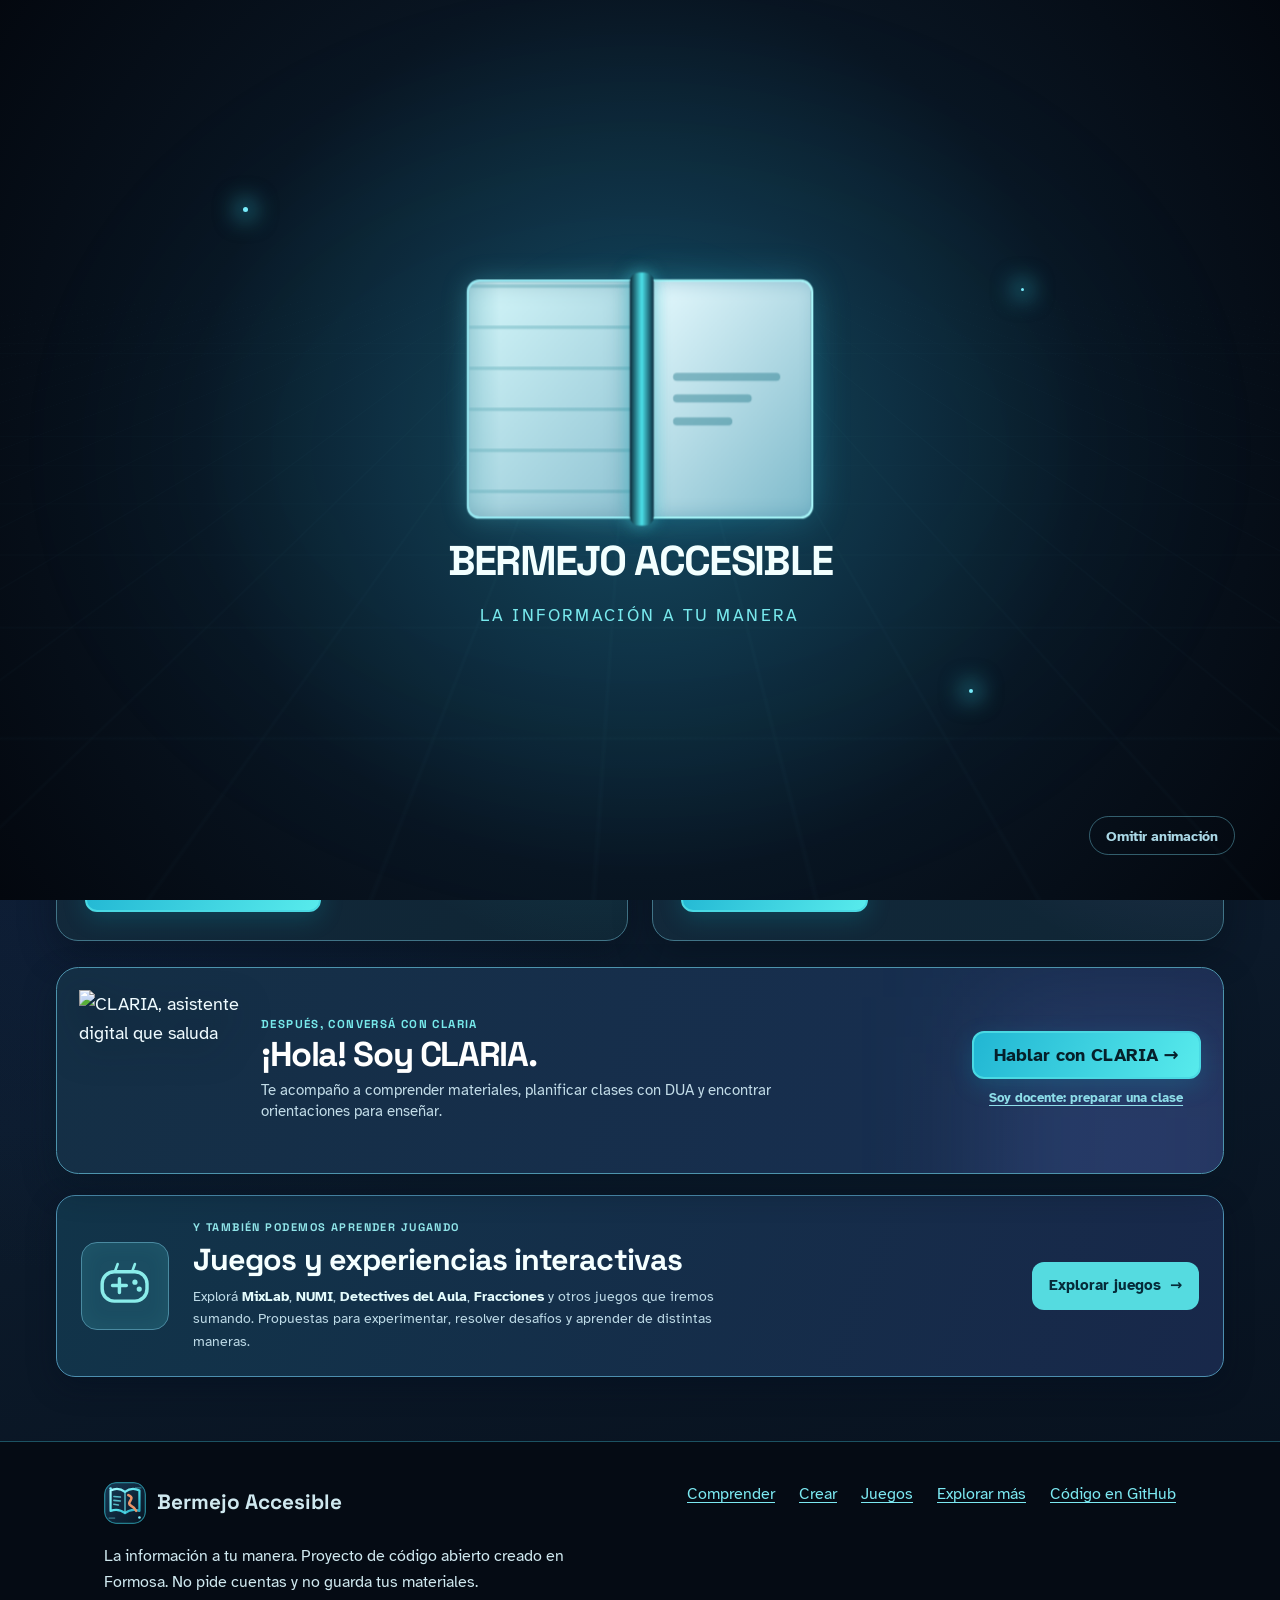
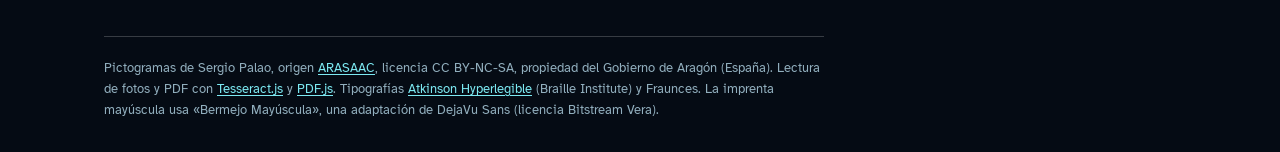
==== commit df846d70: "Ordenar el recorrido de Bermejo: Comprender, Crear, CLARIA y Juegos" ====
--- a/index.html
+++ b/index.html
@@ -52,10 +52,10 @@
       </a>
       <nav class="menu" id="menu-principal" aria-label="Principal">
         <ul>
-          <li><a href="claria.html">CLARIA</a></li>
           <li><a href="index.html" aria-current="page">Inicio</a></li>
           <li><a href="comprender.html">Comprender</a></li>
           <li><a href="crear.html">Crear</a></li>
+          <li><a href="claria.html">CLARIA</a></li>
           <li><a href="juegos.html">Juegos</a></li>
           <li><a href="explorar.html">Explorar más</a></li>
         </ul>
@@ -130,15 +130,7 @@
           </div>
         </div>
       </section>
-      <section class="claria-home" aria-labelledby="claria-home-titulo">
-        <img src="https://raw.githubusercontent.com/beludellamea-cmyk/claria-/main/assets/claria-avatar.png" alt="CLARIA, asistente digital que saluda" width="180" height="180" loading="lazy">
-        <div class="claria-home__cuerpo">
-          <p>TE PRESENTO A TU ASISTENTE</p>
-          <h2 id="claria-home-titulo">¡Hola! Soy CLARIA.</h2>
-          <p>Te acompaño a comprender materiales, planificar clases con DUA y encontrar orientaciones para enseñar.</p>
-        </div>
-        <div class="claria-home__acciones"><a class="boton boton--principal" href="claria.html">Hablar con CLARIA →</a><a class="claria-home__directo" href="claria.html?rol=docente">Soy docente: preparar una clase</a></div>
-      </section>
+
       <ul class="accesos">
         <li>
           <section class="acceso" aria-labelledby="acceso-comprender">
@@ -157,6 +149,15 @@
           </section>
         </li>
       </ul>
+      <section class="claria-home" aria-labelledby="claria-home-titulo">
+        <img src="https://raw.githubusercontent.com/beludellamea-cmyk/claria-/main/assets/claria-avatar.png" alt="CLARIA, asistente digital que saluda" width="180" height="180" loading="lazy">
+        <div class="claria-home__cuerpo">
+          <p>DESPUÉS, CONVERSÁ CON CLARIA</p>
+          <h2 id="claria-home-titulo">¡Hola! Soy CLARIA.</h2>
+          <p>Te acompaño a comprender materiales, planificar clases con DUA y encontrar orientaciones para enseñar.</p>
+        </div>
+        <div class="claria-home__acciones"><a class="boton boton--principal" href="claria.html">Hablar con CLARIA →</a><a class="claria-home__directo" href="claria.html?rol=docente">Soy docente: preparar una clase</a></div>
+      </section>
       <section class="juegos-home" aria-labelledby="juegos-home-titulo">
         <div class="juegos-home__icono" aria-hidden="true">
           <svg viewBox="0 0 64 64" xmlns="http://www.w3.org/2000/svg">
@@ -167,9 +168,9 @@
           </svg>
         </div>
         <div class="juegos-home__texto">
-          <p class="juegos-home__arriba">TAMBIÉN PODEMOS APRENDER JUGANDO</p>
+          <p class="juegos-home__arriba">Y TAMBIÉN PODEMOS APRENDER JUGANDO</p>
           <h2 id="juegos-home-titulo">Juegos y experiencias interactivas</h2>
-          <p>Explorá <strong>MixLab</strong>, <strong>Detectives del Aula</strong> y otros recursos que iremos sumando. Propuestas para experimentar, resolver desafíos y aprender de distintas maneras.</p>
+          <p>Explorá <strong>MixLab</strong>, <strong>NUMI</strong>, <strong>Detectives del Aula</strong>, <strong>Fracciones</strong> y otros juegos que iremos sumando. Propuestas para experimentar, resolver desafíos y aprender de distintas maneras.</p>
         </div>
         <a class="juegos-home__boton" href="juegos.html">Explorar juegos <span aria-hidden="true">→</span></a>
       </section>
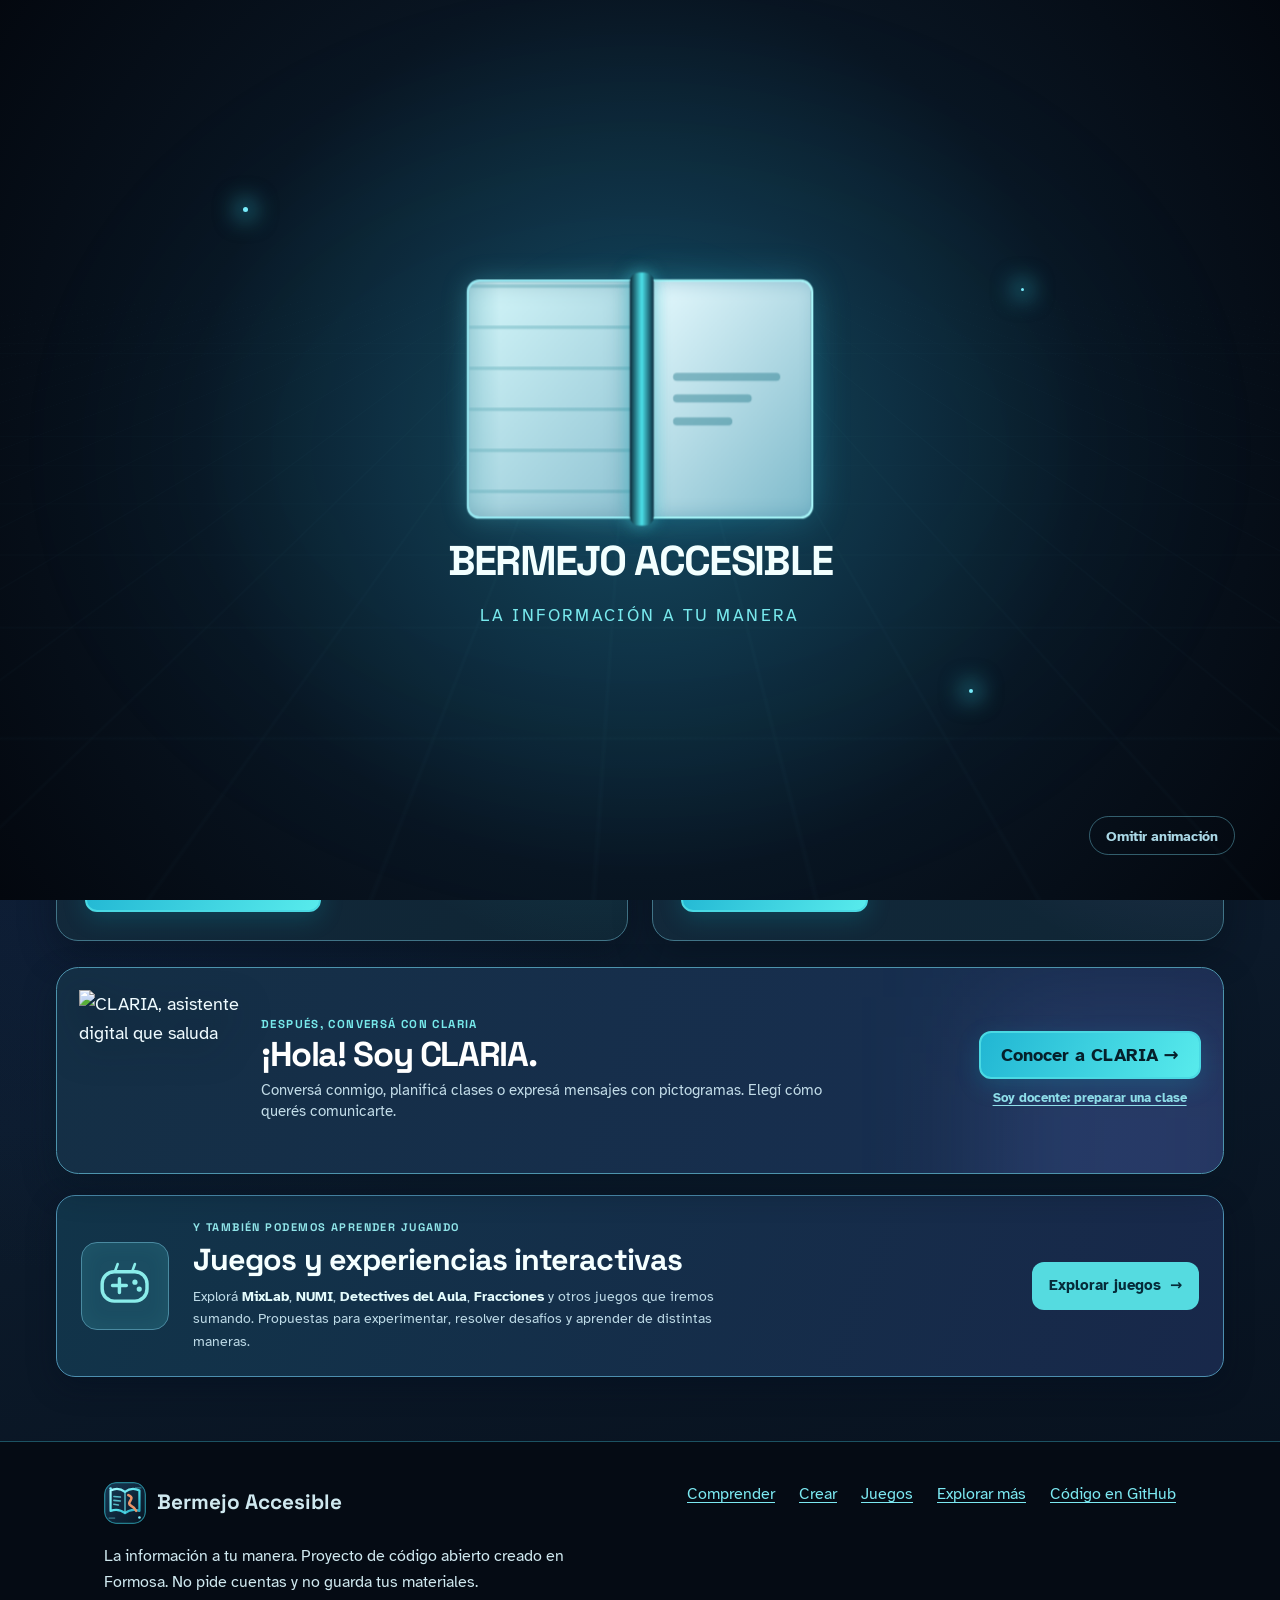
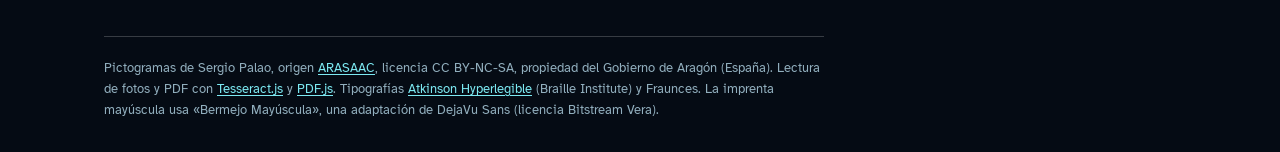
==== commit a1d9e7fb: "Consolidar CLARIA con pictogramas y anunciar comunicación accesible en portada" ====
--- a/index.html
+++ b/index.html
@@ -154,9 +154,9 @@
         <div class="claria-home__cuerpo">
           <p>DESPUÉS, CONVERSÁ CON CLARIA</p>
           <h2 id="claria-home-titulo">¡Hola! Soy CLARIA.</h2>
-          <p>Te acompaño a comprender materiales, planificar clases con DUA y encontrar orientaciones para enseñar.</p>
-        </div>
-        <div class="claria-home__acciones"><a class="boton boton--principal" href="claria.html">Hablar con CLARIA →</a><a class="claria-home__directo" href="claria.html?rol=docente">Soy docente: preparar una clase</a></div>
+          <p>Conversá conmigo, planificá clases o expresá mensajes con pictogramas. Elegí cómo querés comunicarte.</p>
+        </div>
+        <div class="claria-home__acciones"><a class="boton boton--principal" href="claria.html">Conocer a CLARIA →</a><a class="claria-home__directo" href="claria.html?rol=docente">Soy docente: preparar una clase</a></div>
       </section>
       <section class="juegos-home" aria-labelledby="juegos-home-titulo">
         <div class="juegos-home__icono" aria-hidden="true">
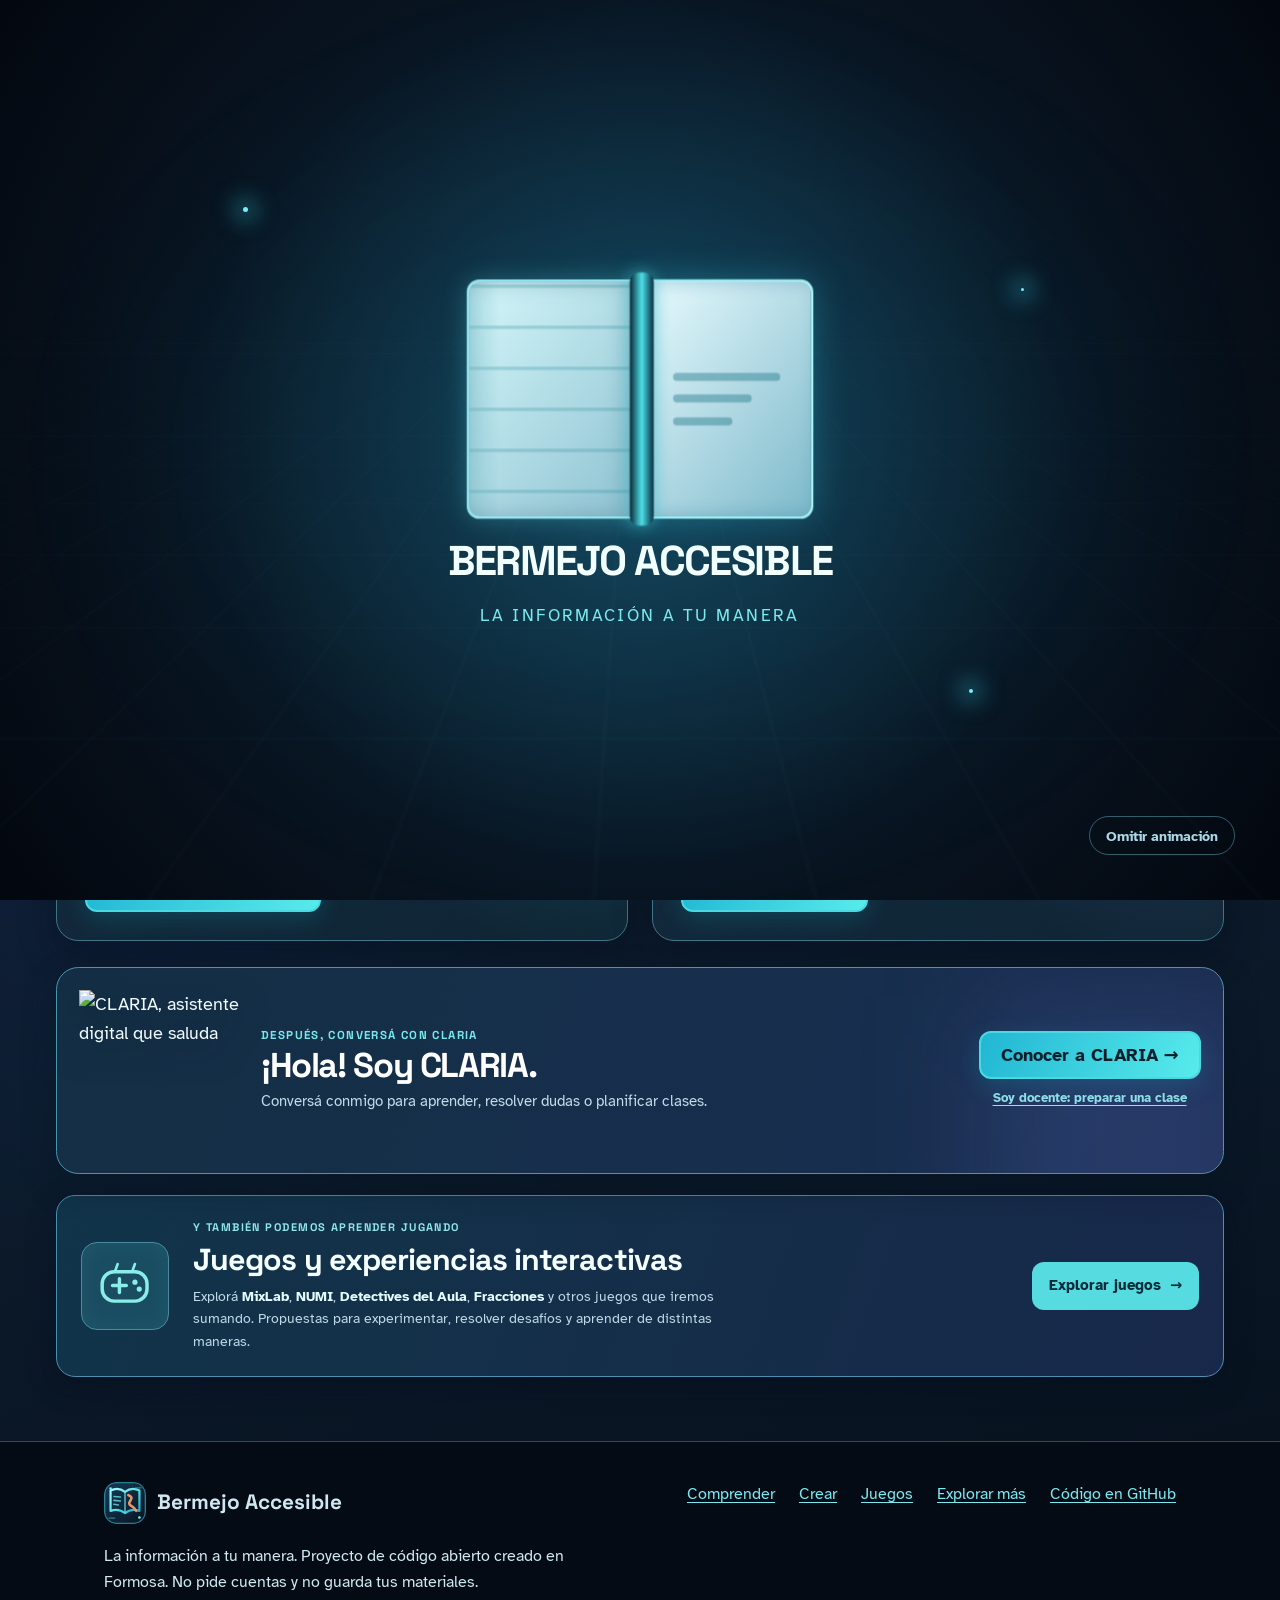
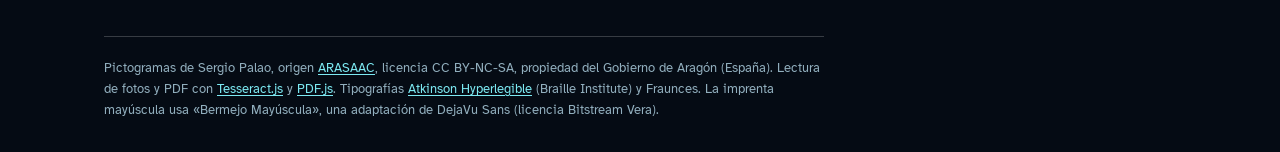
==== commit 608f0314: "Dedicar CLARIA a conversar y trasladar Decilo con pictogramas a Crear" ====
--- a/index.html
+++ b/index.html
@@ -154,7 +154,7 @@
         <div class="claria-home__cuerpo">
           <p>DESPUÉS, CONVERSÁ CON CLARIA</p>
           <h2 id="claria-home-titulo">¡Hola! Soy CLARIA.</h2>
-          <p>Conversá conmigo, planificá clases o expresá mensajes con pictogramas. Elegí cómo querés comunicarte.</p>
+          <p>Conversá conmigo para aprender, resolver dudas o planificar clases.</p>
         </div>
         <div class="claria-home__acciones"><a class="boton boton--principal" href="claria.html">Conocer a CLARIA →</a><a class="claria-home__directo" href="claria.html?rol=docente">Soy docente: preparar una clase</a></div>
       </section>
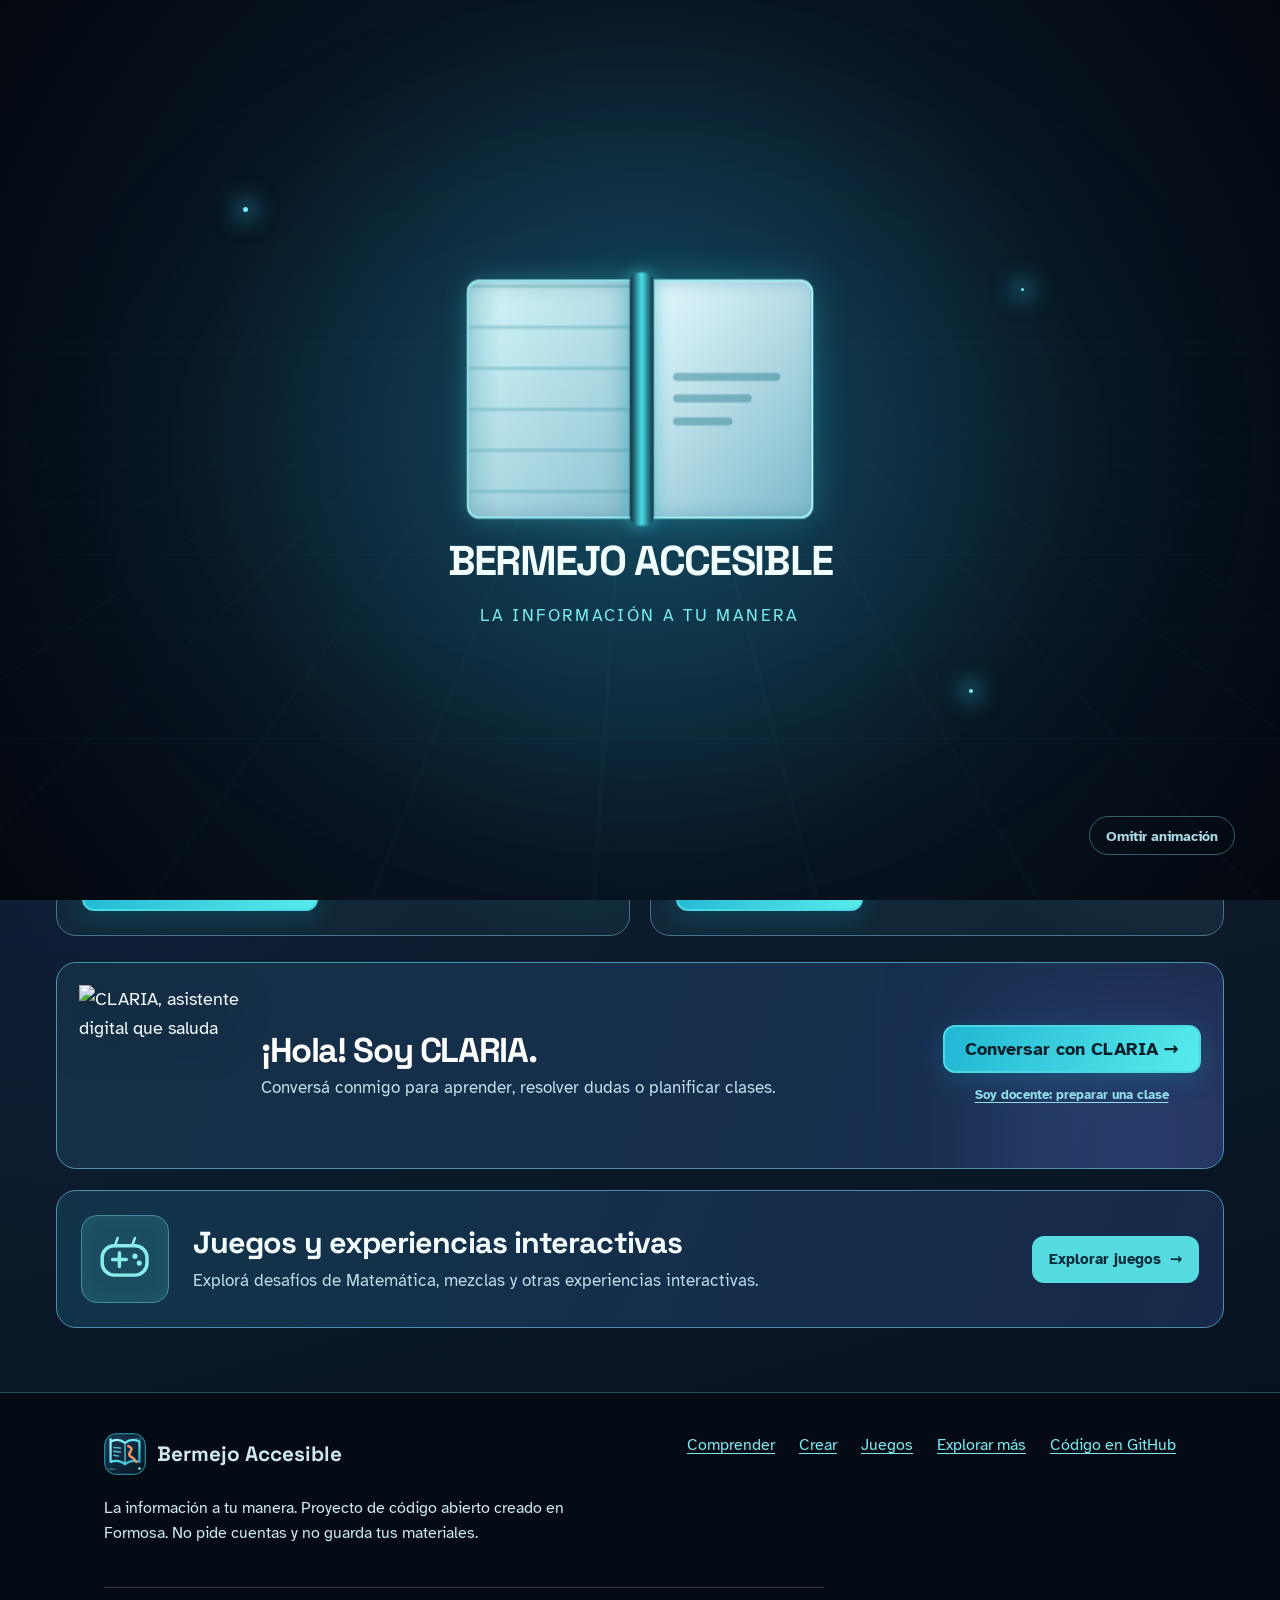
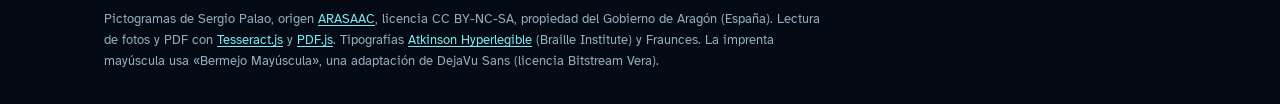
==== commit 1f1ef56f: "Limpiar portada, Comprender y Crear: textos breves y carga visual" ====
--- a/index.html
+++ b/index.html
@@ -25,8 +25,9 @@
   <script src="js/asistente-global.js" defer></script>
   <link rel="stylesheet" href="css/claria.css?v=4">
   <link rel="stylesheet" href="css/juegos.css?v=2">
+  <link rel="stylesheet" href="css/armonico.css?v=1">
 </head>
-<body class="pagina-inicio">
+<body class="pagina-inicio visual-limpio">
   <div class="entrada" id="entrada" role="region" aria-label="Presentación animada de Bermejo Accesible">
     <div class="entrada__particulas" aria-hidden="true"><span></span><span></span><span></span></div>
     <div class="entrada__libro" aria-hidden="true">
@@ -98,8 +99,7 @@
         <div class="hero__texto">
           <p class="hero__marca">Educación · Tecnología · Inclusión</p>
           <h1 id="titulo-portada">La información <em>a tu manera.</em></h1>
-          <p class="intro">Leé, aprendé y prepará clases con herramientas accesibles. CLARIA te acompaña para encontrar por dónde empezar.</p>
-          <p class="hero__sub">Elegí tu camino o conversá con CLARIA</p>
+          <p class="intro">Leé, creá y aprendé con herramientas accesibles.</p>
           <a class="repetir-entrada" href="index.html?intro=1">↻ Ver nuevamente la apertura del libro</a>
         </div>
         <div class="hero__visual">
@@ -117,7 +117,7 @@
                 </div>
                 <div class="libro__cara libro__cara--dorso">
                   <p class="libro__etiqueta">Punto de partida</p>
-                  <p class="libro__denso">Un texto puede presentar barreras para comprenderlo. Podemos ofrecer otras formas de leerlo, escucharlo y aprender con él.</p>
+                  <p class="libro__denso">Distintas formas de leer, escuchar y comprender.</p>
                 </div>
               </div>
             </div>
@@ -136,7 +136,7 @@
           <section class="acceso" aria-labelledby="acceso-comprender">
             <span class="acceso__icono"><svg viewBox="0 0 24 24" aria-hidden="true" focusable="false"><path d="M12 7c-2.5-1.6-5.5-2-8.5-1.2v12.5c3-.8 6-.4 8.5 1.2 2.5-1.6 5.5-2 8.5-1.2V5.8C17.5 5 14.5 5.4 12 7Z"/><path d="M12 7v12.5"/></svg></span>
             <h2 id="acceso-comprender">Comprender</h2>
-            <p>Cargá un texto, PDF o foto y elegí cómo leerlo: con audio, por partes, con imágenes o pictogramas.</p>
+            <p>Leé y entendé textos, documentos e imágenes.</p>
             <a class="boton boton--principal" href="comprender.html">Empezar a comprender<svg viewBox="0 0 24 24" aria-hidden="true" focusable="false"><path d="M5 12h14m-6-6 6 6-6 6"/></svg></a>
           </section>
         </li>
@@ -144,7 +144,7 @@
           <section class="acceso" aria-labelledby="acceso-crear">
             <span class="acceso__icono"><svg viewBox="0 0 24 24" aria-hidden="true" focusable="false"><path d="M4 20l1-4L16 5l3 3L8 19l-4 1Z"/><path d="M14 7l3 3"/><path d="M19.5 14l.7 1.6 1.6.7-1.6.7-.7 1.6-.7-1.6-1.6-.7 1.6-.7Z"/></svg></span>
             <h2 id="acceso-crear">Crear</h2>
-            <p>Generá adaptaciones, actividades y materiales accesibles con apoyo de inteligencia artificial.</p>
+            <p>Prepará materiales y mensajes con pictogramas.</p>
             <a class="boton boton--principal" href="crear.html">Empezar a crear<svg viewBox="0 0 24 24" aria-hidden="true" focusable="false"><path d="M5 12h14m-6-6 6 6-6 6"/></svg></a>
           </section>
         </li>
@@ -152,11 +152,10 @@
       <section class="claria-home" aria-labelledby="claria-home-titulo">
         <img src="https://raw.githubusercontent.com/beludellamea-cmyk/claria-/main/assets/claria-avatar.png" alt="CLARIA, asistente digital que saluda" width="180" height="180" loading="lazy">
         <div class="claria-home__cuerpo">
-          <p>DESPUÉS, CONVERSÁ CON CLARIA</p>
           <h2 id="claria-home-titulo">¡Hola! Soy CLARIA.</h2>
           <p>Conversá conmigo para aprender, resolver dudas o planificar clases.</p>
         </div>
-        <div class="claria-home__acciones"><a class="boton boton--principal" href="claria.html">Conocer a CLARIA →</a><a class="claria-home__directo" href="claria.html?rol=docente">Soy docente: preparar una clase</a></div>
+        <div class="claria-home__acciones"><a class="boton boton--principal" href="claria.html">Conversar con CLARIA →</a><a class="claria-home__directo" href="claria.html?rol=docente">Soy docente: preparar una clase</a></div>
       </section>
       <section class="juegos-home" aria-labelledby="juegos-home-titulo">
         <div class="juegos-home__icono" aria-hidden="true">
@@ -168,9 +167,8 @@
           </svg>
         </div>
         <div class="juegos-home__texto">
-          <p class="juegos-home__arriba">Y TAMBIÉN PODEMOS APRENDER JUGANDO</p>
           <h2 id="juegos-home-titulo">Juegos y experiencias interactivas</h2>
-          <p>Explorá <strong>MixLab</strong>, <strong>NUMI</strong>, <strong>Detectives del Aula</strong>, <strong>Fracciones</strong> y otros juegos que iremos sumando. Propuestas para experimentar, resolver desafíos y aprender de distintas maneras.</p>
+          <p>Explorá desafíos de Matemática, mezclas y otras experiencias interactivas.</p>
         </div>
         <a class="juegos-home__boton" href="juegos.html">Explorar juegos <span aria-hidden="true">→</span></a>
       </section>
--- a/css/armonico.css
+++ b/css/armonico.css
@@ -0,0 +1,105 @@
+/* Bermejo Accesible · armonía visual 2026-11-18.
+   Menos ruido visual; funciones, accesibilidad y contrastes conservados. */
+body.visual-limpio{--pulido-fondo:#10283c;--pulido-borde:#406a80;--pulido-texto:#e9f8fd;--pulido-suave:#bed9e3;--pulido-turquesa:#89e8e7;--pulido-violeta:#bdbaff}
+body.visual-limpio :is(.encabezado-pagina,.hero__texto,.claria-presentacion__texto) .intro,
+body.visual-limpio .encabezado-pagina>.intro{line-height:1.62;max-width:57ch;font-size:clamp(1.06rem,1.7vw,1.18rem)}
+body.visual-limpio :is(button,a,summary):focus-visible{outline:3px solid #ffe39e;outline-offset:3px}
+body.visual-limpio :is(.acceso,.panel,.juego-tarjeta,.claria-asistente,.claria-home,.juegos-home,.paso){scroll-margin-top:5rem}
+body.visual-limpio .paso>h2{font-size:clamp(1.45rem,2.5vw,1.9rem);line-height:1.32;margin-bottom:.6rem}
+body.visual-limpio .paso>p{max-width:65ch;line-height:1.58}
+body.visual-limpio .encabezado-pagina{padding-top:.2rem;padding-bottom:.25rem}
+body.visual-limpio :is(.encabezado-pagina h1,.juegos-hero h1){letter-spacing:-.027em}
+body.visual-limpio .indicador{margin-block:1rem 1.3rem;gap:clamp(.3rem,1vw,.7rem)}
+body.visual-limpio .indicador li{font-size:clamp(.85rem,1.5vw,.98rem);line-height:1.4}
+body.visual-limpio .panel:not(.original){box-shadow:none}
+body.visual-limpio .plegable summary,
+body.visual-limpio .demo-detalle>summary{min-height:2.8rem;font-size:1rem;line-height:1.5}
+body.visual-limpio .repetir-entrada{font-size:.91rem;line-height:1.6;color:#a5deeb}
+body.visual-limpio .hero__sub{font-size:1.04rem;color:#bfe0ea}
+body.visual-limpio .portada .hero{gap:clamp(1.1rem,2.7vw,2.4rem)}
+body.visual-limpio .portada .accesos{gap:clamp(.8rem,2vw,1.25rem)}
+body.visual-limpio .portada .acceso{box-shadow:none;border:1px solid #48748a;border-radius:20px;padding:clamp(1.15rem,2.4vw,1.55rem)}
+body.visual-limpio .portada .acceso__icono{width:3.6rem;height:3.6rem;border-radius:15px}
+body.visual-limpio .portada .acceso h2{font-size:clamp(1.4rem,2.5vw,1.78rem);margin:.45rem 0 .35rem}
+body.visual-limpio .portada .acceso p{font-size:1.08rem;line-height:1.58;max-width:34ch}
+body.visual-limpio .portada .claria-home,
+body.visual-limpio .portada .juegos-home{box-shadow:none;border-radius:20px;border-width:1px}
+body.visual-limpio .portada .claria-home__cuerpo>p:first-child,
+body.visual-limpio .portada .juegos-home__arriba{font-size:.84rem;letter-spacing:.06em;opacity:.84}
+body.visual-limpio .portada .claria-home__cuerpo>p:not(:first-child),
+body.visual-limpio .portada .juegos-home__texto>p:not(:first-child){font-size:1.06rem;line-height:1.55;max-width:55ch}
+body.visual-limpio .portada .juegos-home__icono{flex:none}
+body.visual-limpio .portada .claria-home__acciones{gap:.7rem}
+body.visual-limpio .portada .boton--principal{font-weight:750}
+/* Carga por elección. El JS existente mantiene los mismos campos y eventos. */
+body.visual-limpio .seleccion-carga{display:grid;grid-template-columns:repeat(3,minmax(0,1fr));gap:.7rem;max-width:56rem;margin:.8rem 0 1.15rem}
+body.visual-limpio .seleccion-carga button{display:flex;flex-direction:column;align-items:flex-start;justify-content:center;min-width:0;min-height:6rem;gap:.55rem;padding:1rem;border:2px solid var(--pulido-borde);border-radius:16px;background:linear-gradient(145deg,#152d44,#15293f);color:var(--pulido-texto);font:750 clamp(1rem,1.75vw,1.13rem)/1.4 "Atkinson Hyperlegible",system-ui,sans-serif;text-align:left;cursor:pointer;box-shadow:none}
+body.visual-limpio .seleccion-carga button[aria-pressed="true"]{background:linear-gradient(140deg,#1b5165,#283e63);border-color:#83e7e9;box-shadow:inset 0 0 0 1px #85e8e727}
+body.visual-limpio .seleccion-carga button:hover{border-color:#a6f1ed}
+body.visual-limpio .seleccion-carga button svg{width:2rem;height:2rem;stroke:#99e9ef;fill:none;stroke-width:1.9;stroke-linecap:round;stroke-linejoin:round}
+body.visual-limpio .seleccion-carga button small{font-size:.89rem;font-weight:500;color:#c3dfe8;line-height:1.35}
+body.visual-limpio .opciones-carga{display:block;max-width:52rem;margin:.5rem 0 1.25rem}
+body.visual-limpio .opciones-carga .panel{margin:0;border:1px solid #467389;border-radius:18px;padding:clamp(1.05rem,2.5vw,1.5rem);background:linear-gradient(155deg,#102c40,#10283c);gap:.72rem}
+body.visual-limpio .opciones-carga .panel[hidden]{display:none!important}
+body.visual-limpio .opciones-carga .panel h3{font-size:clamp(1.22rem,2vw,1.42rem);margin:0 0 .1rem}
+body.visual-limpio .opciones-carga .panel textarea{min-height:8rem;font-size:1.06rem}
+body.visual-limpio .opciones-carga .panel .ayuda{font-size:1rem;line-height:1.52;max-width:62ch}
+body.visual-limpio .opciones-carga .panel .boton{min-height:2.85rem}
+body.visual-limpio .pulido-demo{max-width:62rem;margin:.7rem 0 1.05rem;padding:.1rem .85rem;border:1px solid #406d7e;border-radius:13px;background:#112b40}
+body.visual-limpio .pulido-demo>summary{cursor:pointer;padding:.7rem .25rem;font-size:1.04rem;font-weight:750;color:#c9eef1;line-height:1.55}
+body.visual-limpio .pulido-demo>summary:focus-visible{outline:3px solid #ffe39e;outline-offset:3px}
+body.visual-limpio .pulido-demo .demo-comprender{margin:.45rem 0 .7rem;padding:.8rem 1rem;border:1px solid #4a8396;box-shadow:none;border-radius:14px}
+body.visual-limpio .pulido-demo .demo-comprender .demo-etiqueta{display:none}
+body.visual-limpio .pulido-demo .demo-comprender h2{font-size:clamp(1.14rem,2vw,1.45rem)}
+body.visual-limpio .pulido-demo .demo-comprender p{font-size:1rem}
+body.visual-limpio .demo-detalle{margin:1rem 0}
+body.visual-limpio .demo-detalle>summary{padding:.7rem .85rem}
+body.visual-limpio .demo-detalle :is(h3,h4){line-height:1.4}
+body.visual-limpio .crear-tipos__boton{box-shadow:none}
+body.visual-limpio #crear-pictogramas .pictos-presentacion p{max-width:62ch}
+/* CLARIA: avatar y conversación protagonistas; selector de roles compacto. */
+body.visual-limpio .claria-presentacion{min-height:12rem;gap:clamp(.5rem,2vw,1.5rem);margin-bottom:.6rem}
+body.visual-limpio .claria-presentacion__texto{padding-block:.4rem}
+body.visual-limpio .claria-presentacion__visual{max-height:13.5rem;min-height:10rem}
+body.visual-limpio .claria-personaje{max-height:13.5rem;max-width:13.5rem}
+body.visual-limpio .claria-presentacion h1{font-size:clamp(2.35rem,4.4vw,3.8rem)}
+body.visual-limpio .claria-subtitulo{font-size:1.13rem;line-height:1.5}
+body.visual-limpio .claria-asistente{box-shadow:none;border:1px solid #4a8599}
+body.visual-limpio .claria-asistente__cabecera{padding-block:.95rem .6rem}
+body.visual-limpio .claria-asistente__cabecera h2{font-size:clamp(1.45rem,2.6vw,1.8rem)}
+body.visual-limpio .claria-roles{display:grid;grid-template-columns:repeat(2,minmax(0,1fr));gap:.55rem;margin:.45rem clamp(.7rem,2.4vw,1.4rem) .65rem}
+body.visual-limpio .claria-rol{min-height:3.15rem;gap:.55rem;justify-content:center;padding:.55rem .7rem;border-radius:12px;box-shadow:none}
+body.visual-limpio .claria-rol svg{width:1.45rem;height:1.45rem;flex:none}
+body.visual-limpio .claria-rol strong{font-size:1.02rem;line-height:1.4}
+body.visual-limpio .claria-rol small{display:none!important}
+body.visual-limpio .claria-conversacion{box-shadow:none}
+body.visual-limpio .asesoria-chat{box-shadow:none}
+/* Juegos: la experiencia es protagonista, menos artículos dentro de artículos. */
+body.visual-limpio .juegos-hero{padding-block:clamp(.85rem,2vw,1.45rem);gap:1.5rem}
+body.visual-limpio .juegos-hero__contenido h1{font-size:clamp(2.3rem,5vw,4rem);line-height:1.13}
+body.visual-limpio .juegos-hero__intro{font-size:1.11rem;line-height:1.6;max-width:56ch}
+body.visual-limpio .juegos-hero__pista{font-size:1rem;line-height:1.5}
+body.visual-limpio .juegos-grilla{gap:clamp(.85rem,2vw,1.15rem)}
+body.visual-limpio .juego-tarjeta{border-radius:19px;box-shadow:none;overflow:hidden}
+body.visual-limpio .juego-tarjeta__contenido>p{line-height:1.54;font-size:1.055rem}
+body.visual-limpio .juego-tarjeta__valor{margin:.2rem 0 .6rem;padding:.8rem;border-radius:12px}
+body.visual-limpio .juego-tarjeta__valor strong{font-size:1rem}
+body.visual-limpio .juego-tarjeta__valor span{font-size:.98rem;line-height:1.5}
+body.visual-limpio .juego-tarjeta__externo{font-size:.91rem;line-height:1.4}
+body.visual-limpio .juegos-idea,body.visual-limpio .juegos-siguientes{box-shadow:none}
+@media(max-width:55rem){body.visual-limpio .seleccion-carga{max-width:none}body.visual-limpio .claria-presentacion__visual{max-height:11rem}}
+@media(max-width:36rem){
+ body.visual-limpio .seleccion-carga{gap:.45rem}
+ body.visual-limpio .seleccion-carga button{min-height:5.4rem;gap:.45rem;padding:.65rem .45rem;align-items:center;text-align:center;font-size:.96rem}
+ body.visual-limpio .seleccion-carga button svg{width:1.7rem;height:1.7rem}
+ body.visual-limpio .seleccion-carga button small{font-size:.82rem}
+ body.visual-limpio .claria-rol{padding:.65rem .35rem}
+ body.visual-limpio .claria-rol svg{display:none}
+ body.visual-limpio .claria-presentacion__visual{max-height:10rem;min-height:9rem}
+ body.visual-limpio .claria-personaje{max-height:10rem}
+ body.visual-limpio .portada .claria-home__acciones{flex-wrap:wrap}
+}
+html[data-contraste="alto"] body.visual-limpio :is(.seleccion-carga button,.opciones-carga .panel,.pulido-demo,.claria-rol,.juego-tarjeta){background:#000!important;color:#fff!important;border:2px solid #fff!important;box-shadow:none!important}
+html[data-contraste="alto"] body.visual-limpio :is(.seleccion-carga button small,.pulido-demo summary,.juegos-hero__intro){color:#fff!important}
+@media(prefers-reduced-motion:reduce){body.visual-limpio :is(.acceso,.juego-tarjeta,.seleccion-carga button){transition:none!important;animation:none!important}}
+@media print{body.visual-limpio .pulido-demo{display:none!important}body.visual-limpio .opciones-carga .panel{background:white!important;color:black!important}body.visual-limpio .seleccion-carga{display:none!important}}
